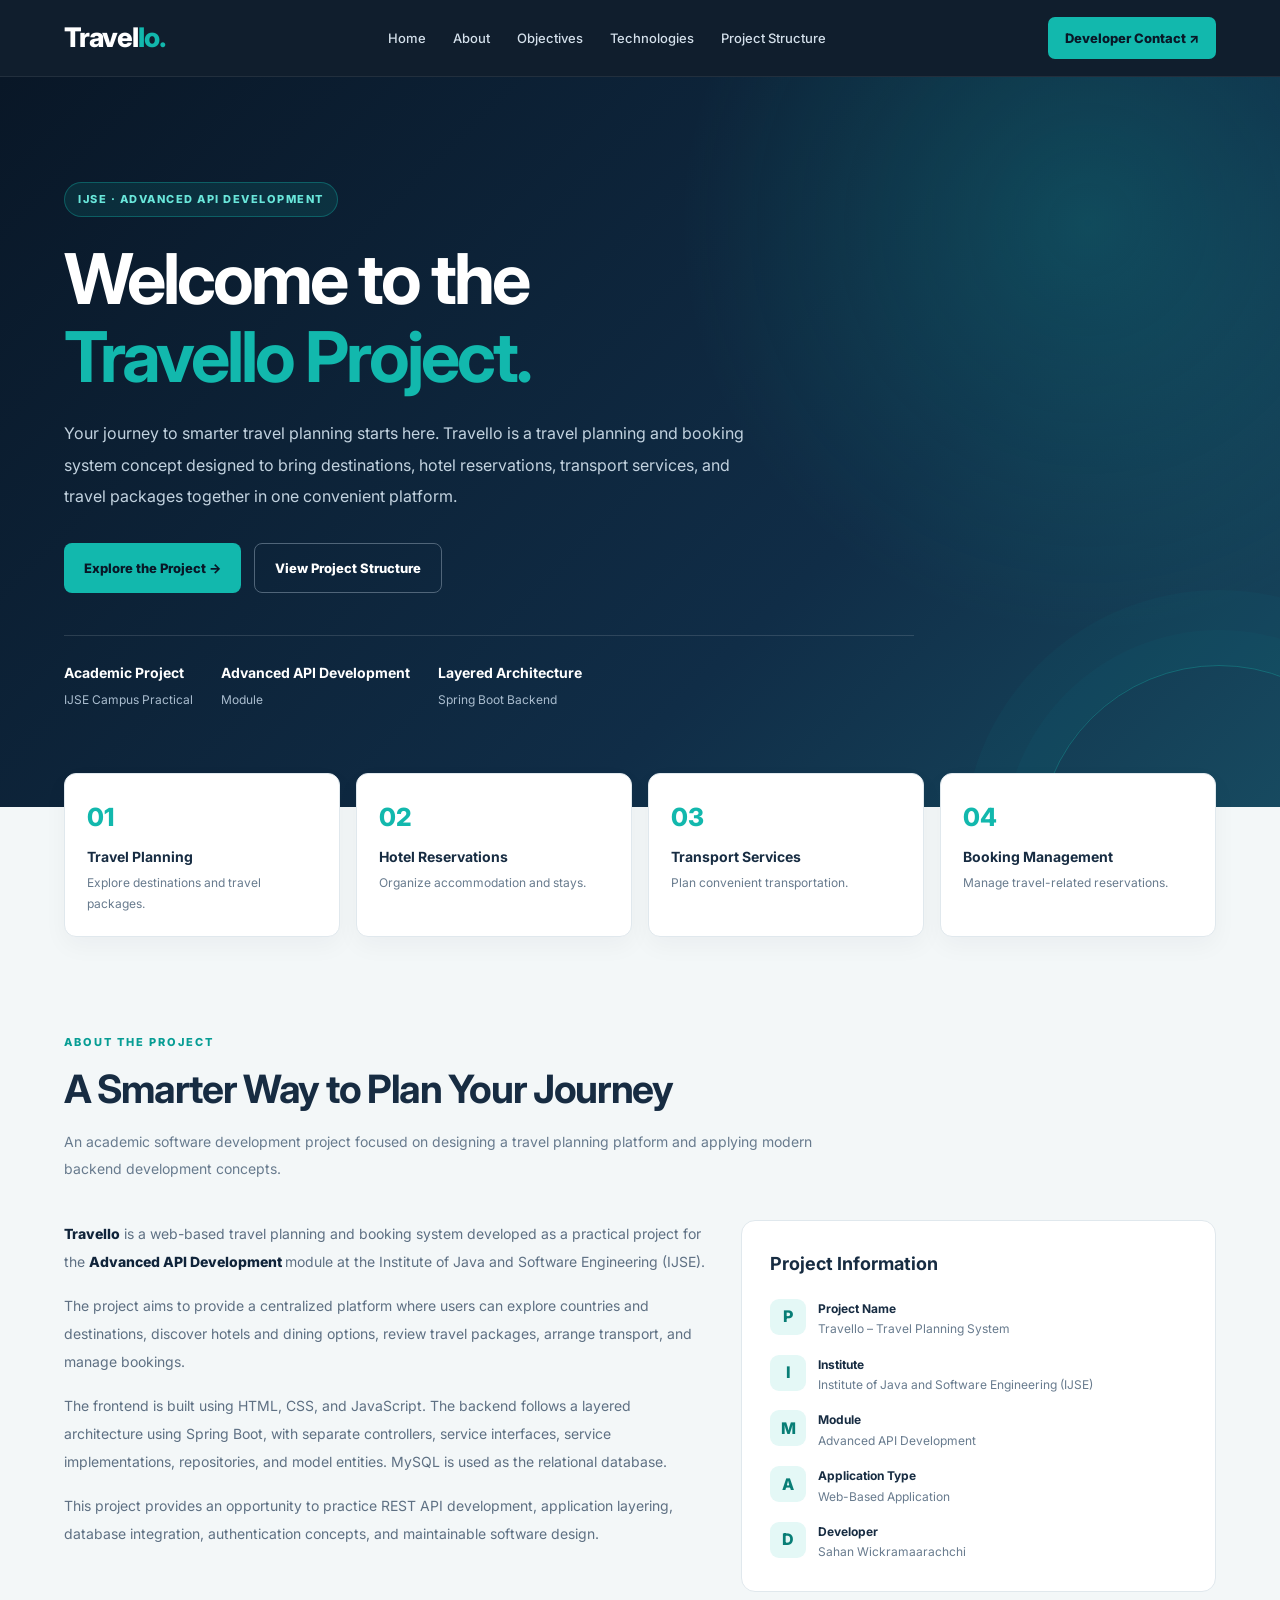
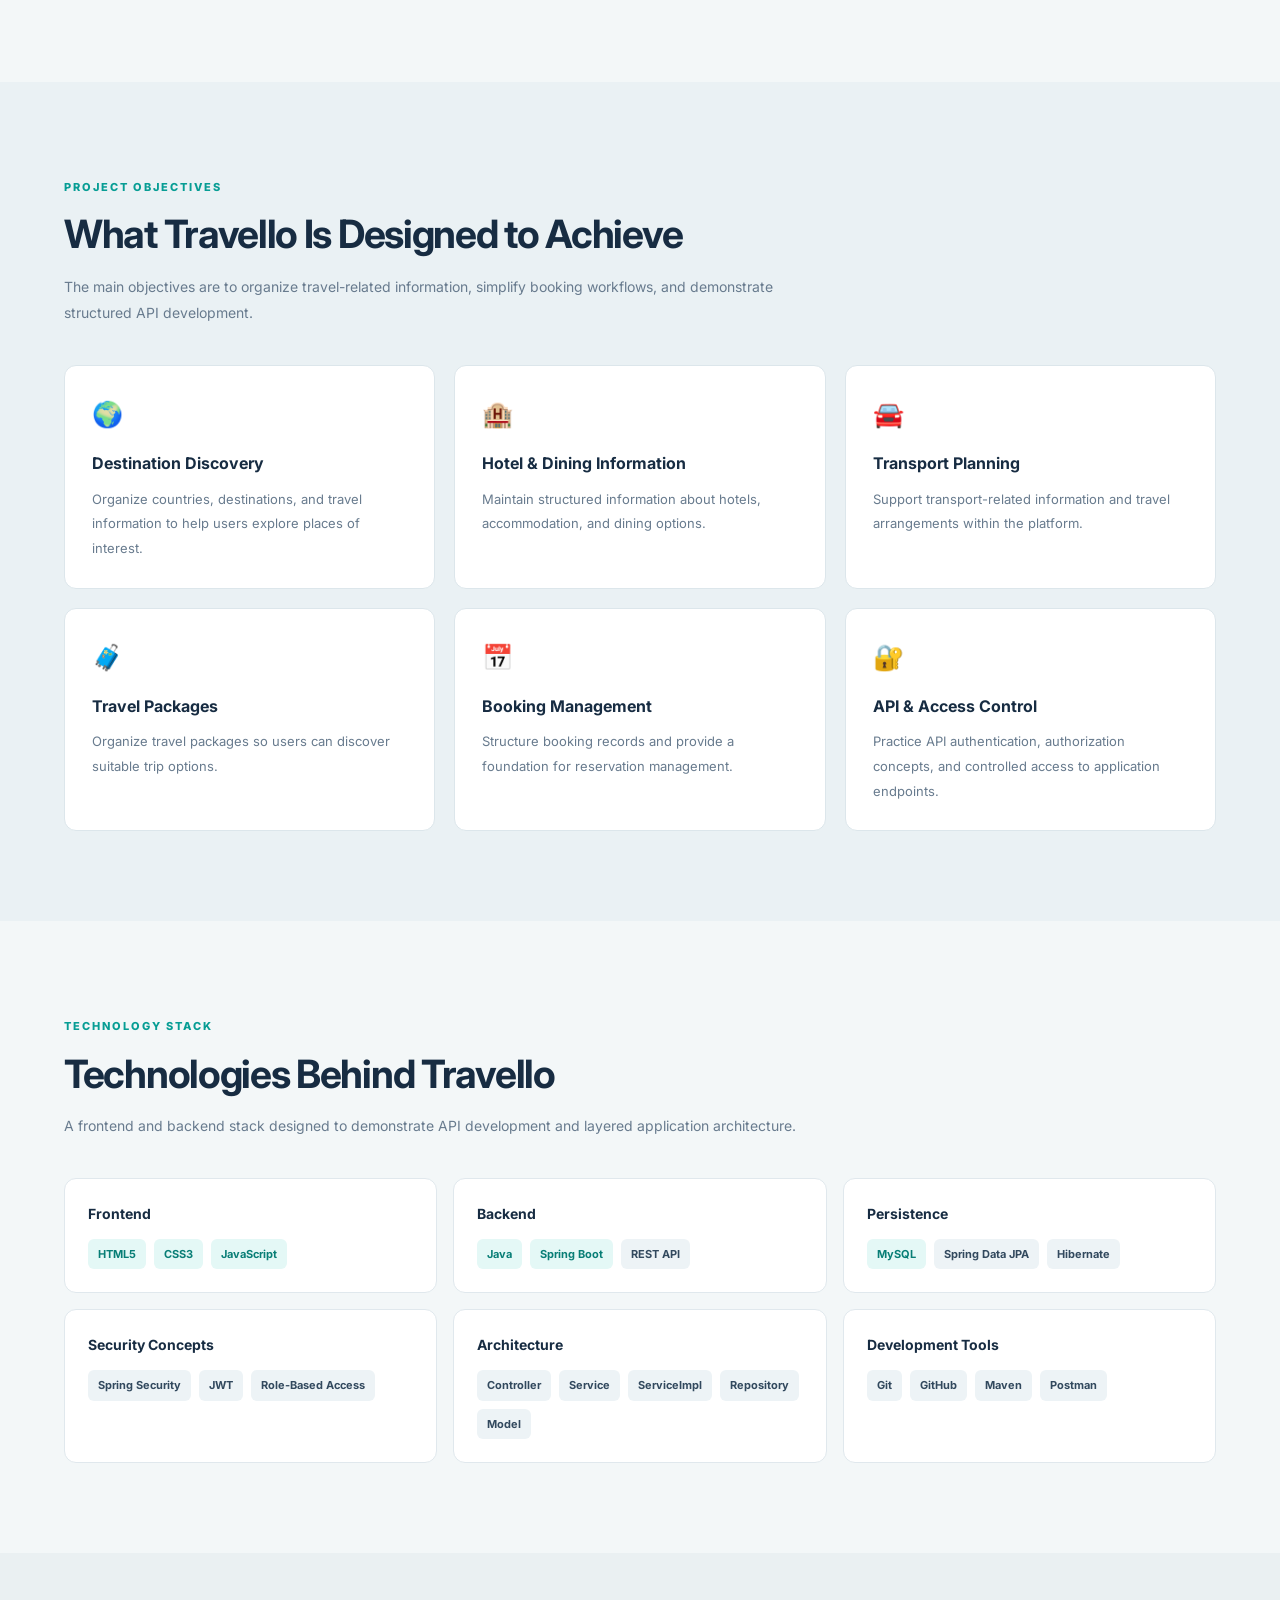
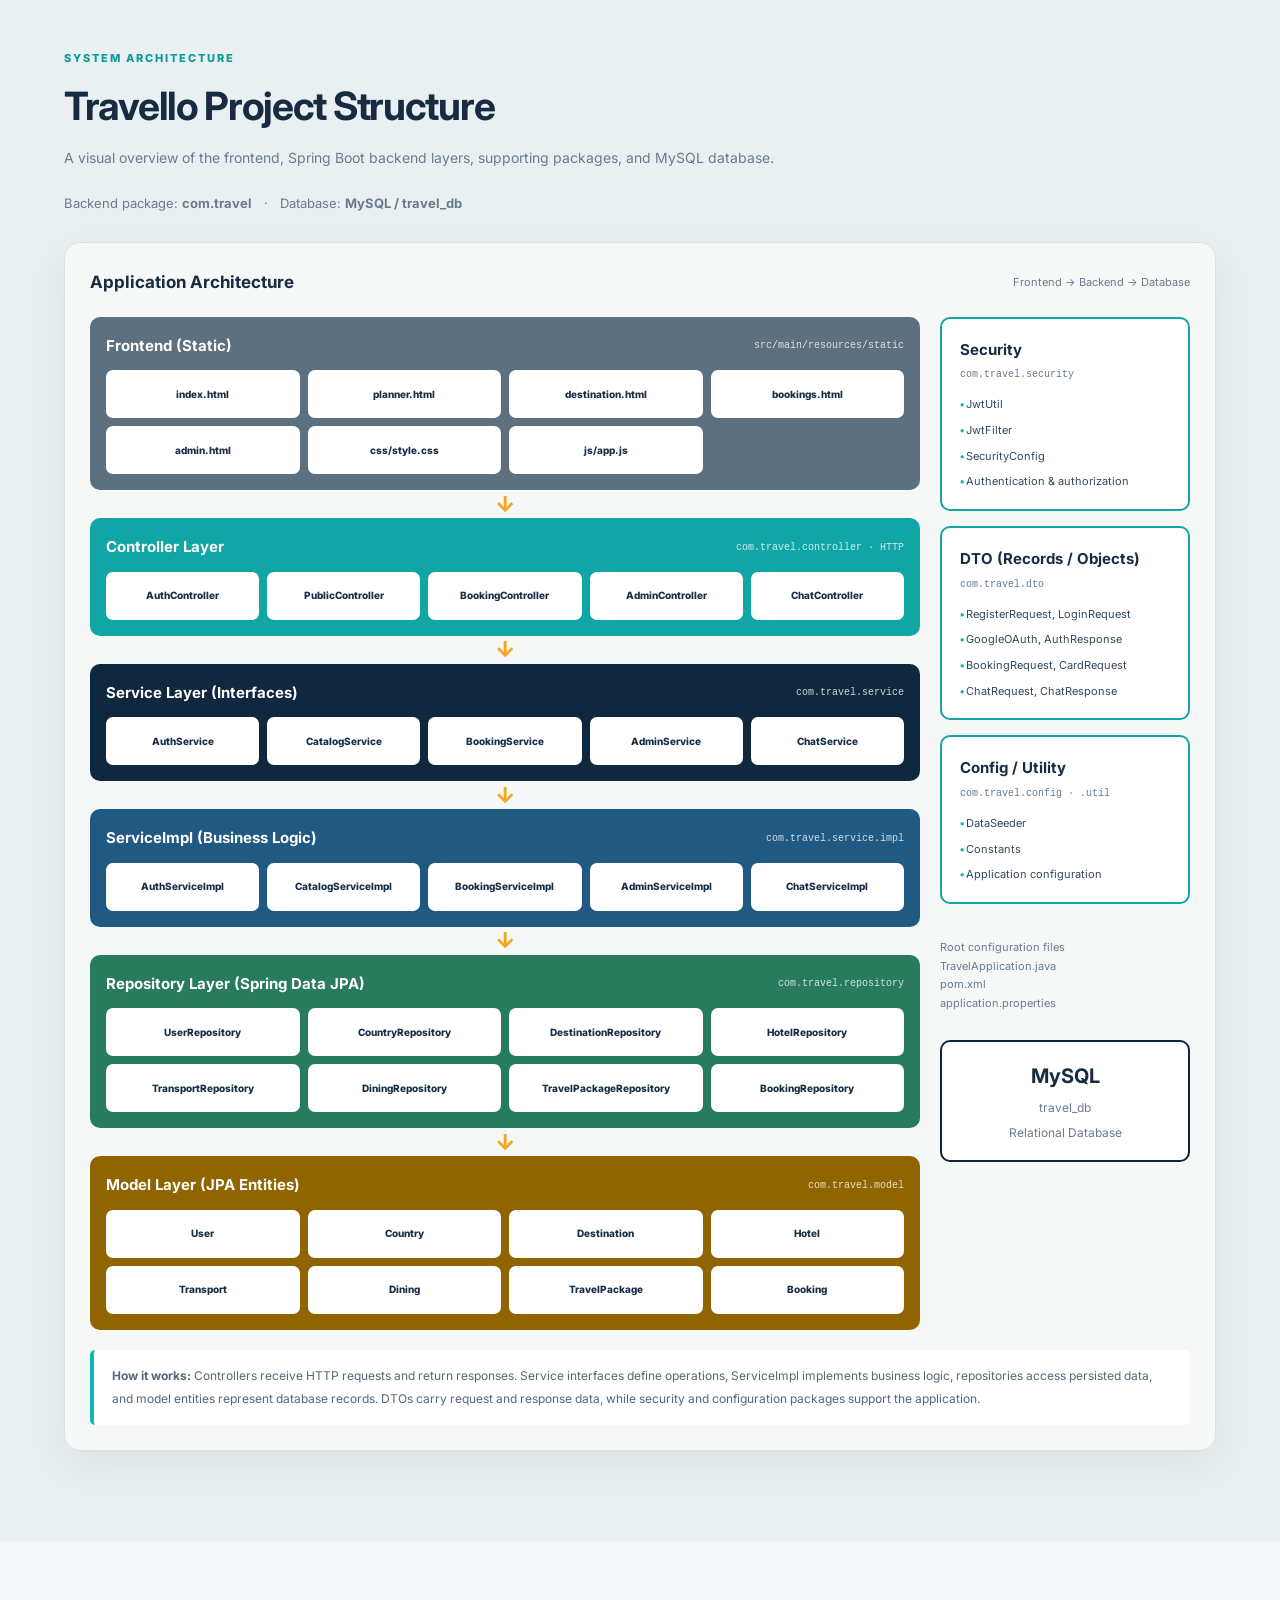
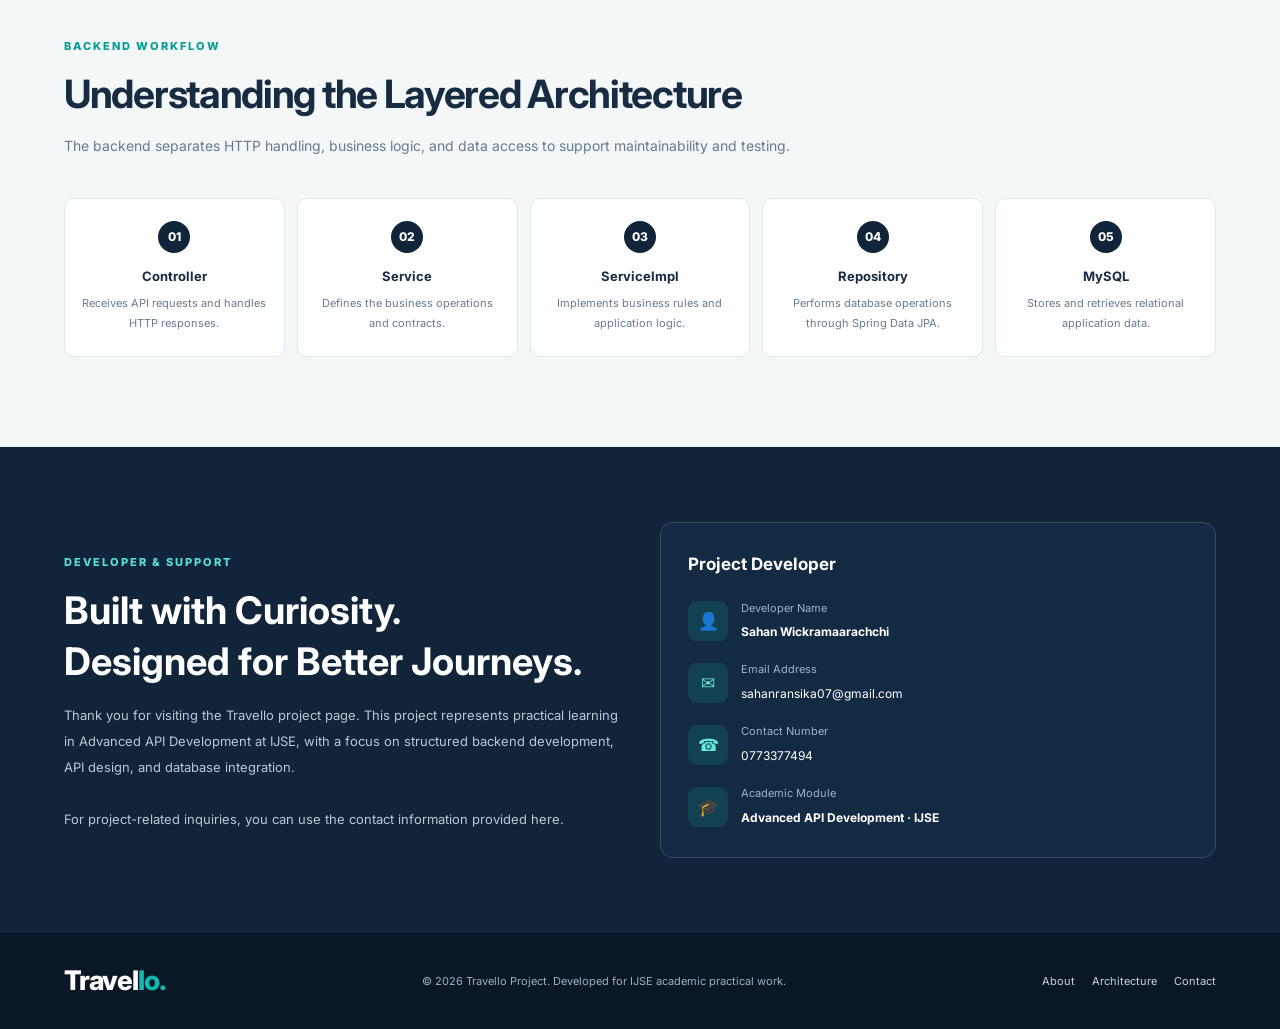
==== Frontend/index.html @ 005f92ac "Add Travello project introduction page" ====
<!DOCTYPE html>
<html lang="en">
<head>
    <meta charset="UTF-8">
    <meta name="viewport" content="width=device-width, initial-scale=1.0">

    <meta name="description"
          content="Travello - Travel, Hotel and Transport Booking System. Advanced API Development practical project at IJSE.">

    <title>Travello | Project Introduction</title>

    <link rel="preconnect" href="https://fonts.googleapis.com">
    <link rel="preconnect" href="https://fonts.gstatic.com" crossorigin>
    <link href="https://fonts.googleapis.com/css2?family=Inter:wght@400;500;600;700;800&display=swap"
          rel="stylesheet">

    <style>
        :root {
            --navy: #10243a;
            --navy-dark: #091727;
            --navy-light: #193c58;
            --teal: #12b8ad;
            --teal-light: #e4f8f6;
            --background: #f3f7f8;
            --white: #ffffff;
            --text: #172c42;
            --muted: #687b8e;
            --border: #e0e8ed;
            --orange: #f5a623;
            --green: #267c5e;
            --blue: #205982;
            --gold: #936700;
        }

        * {
            margin: 0;
            padding: 0;
            box-sizing: border-box;
        }

        html {
            scroll-behavior: smooth;
            scroll-padding-top: 90px;
        }

        body {
            font-family: "Inter", sans-serif;
            background: var(--background);
            color: var(--text);
            line-height: 1.7;
        }

        a {
            color: inherit;
            text-decoration: none;
        }

        button {
            font: inherit;
        }

        .container {
            width: min(1200px, 90%);
            margin: auto;
        }

        /* Navigation */

        .navbar {
            position: sticky;
            top: 0;
            z-index: 100;
            background: rgba(9, 23, 39, 0.97);
            color: white;
            border-bottom: 1px solid rgba(255,255,255,0.08);
            backdrop-filter: blur(12px);
        }

        .nav-inner {
            min-height: 76px;
            display: flex;
            align-items: center;
            justify-content: space-between;
            gap: 25px;
        }

        .logo {
            font-size: 27px;
            font-weight: 800;
            letter-spacing: -1px;
        }

        .logo span {
            color: var(--teal);
        }

        .nav-links {
            display: flex;
            align-items: center;
            gap: 27px;
        }

        .nav-links a {
            color: #d4e0eb;
            font-size: 13px;
            font-weight: 500;
            transition: 0.25s;
        }

        .nav-links a:hover {
            color: var(--teal);
        }

        .nav-contact {
            background: var(--teal);
            color: var(--navy-dark);
            padding: 10px 17px;
            border-radius: 7px;
            font-size: 13px;
            font-weight: 800;
        }

        /* Welcome hero */

        .hero {
            position: relative;
            overflow: hidden;
            padding: 105px 0 95px;
            color: white;
            background:
                radial-gradient(
                    circle at 85% 20%,
                    rgba(18,184,173,0.22),
                    transparent 33%
                ),
                linear-gradient(135deg, #091727 0%, #102d47 65%, #174a60 100%);
        }

        .hero::after {
            content: "";
            position: absolute;
            width: 360px;
            height: 360px;
            right: -120px;
            bottom: -220px;
            border: 1px solid rgba(18,184,173,0.35);
            border-radius: 50%;
            box-shadow:
                0 0 0 35px rgba(18,184,173,0.04),
                0 0 0 75px rgba(18,184,173,0.04);
        }

        .hero-content {
            position: relative;
            z-index: 1;
            max-width: 850px;
        }

        .eyebrow {
            display: inline-block;
            padding: 7px 13px;
            margin-bottom: 23px;
            color: #69e6da;
            background: rgba(18,184,173,0.12);
            border: 1px solid rgba(18,184,173,0.35);
            border-radius: 30px;
            font-size: 11px;
            font-weight: 800;
            text-transform: uppercase;
            letter-spacing: 1.5px;
        }

        .hero h1 {
            font-size: clamp(39px, 6vw, 70px);
            line-height: 1.12;
            letter-spacing: -3px;
            margin-bottom: 22px;
        }

        .hero h1 span {
            color: var(--teal);
        }

        .hero-description {
            max-width: 690px;
            color: #c2d2df;
            font-size: 16px;
            line-height: 1.95;
        }

        .hero-buttons {
            display: flex;
            flex-wrap: wrap;
            gap: 13px;
            margin-top: 31px;
        }

        .button {
            display: inline-flex;
            align-items: center;
            justify-content: center;
            gap: 8px;
            padding: 13px 20px;
            border-radius: 8px;
            font-size: 13px;
            font-weight: 800;
            transition: 0.25s;
        }

        .button-primary {
            color: var(--navy-dark);
            background: var(--teal);
        }

        .button-primary:hover {
            background: #51ded2;
            transform: translateY(-2px);
        }

        .button-outline {
            color: white;
            border: 1px solid #506579;
        }

        .button-outline:hover {
            border-color: var(--teal);
        }

        .hero-meta {
            display: flex;
            flex-wrap: wrap;
            gap: 28px;
            margin-top: 42px;
            padding-top: 25px;
            border-top: 1px solid rgba(255,255,255,0.13);
        }

        .meta-item strong {
            display: block;
            font-size: 14px;
            color: white;
        }

        .meta-item span {
            color: #aabdcf;
            font-size: 12px;
        }

        /* Quick information cards */

        .overview {
            position: relative;
            z-index: 2;
            margin-top: -34px;
        }

        .overview-grid {
            display: grid;
            grid-template-columns: repeat(4, 1fr);
            gap: 16px;
        }

        .overview-card {
            background: white;
            border: 1px solid var(--border);
            border-radius: 12px;
            padding: 22px;
            box-shadow: 0 9px 25px rgba(16,36,58,0.04);
        }

        .overview-card .number {
            color: var(--teal);
            font-size: 25px;
            font-weight: 800;
        }

        .overview-card h3 {
            margin-top: 6px;
            font-size: 14px;
        }

        .overview-card p {
            margin-top: 5px;
            font-size: 12px;
            color: var(--muted);
        }

        /* General sections */

        .section {
            padding: 90px 0;
        }

        .section-heading {
            max-width: 760px;
            margin-bottom: 38px;
        }

        .section-label {
            color: #079d94;
            text-transform: uppercase;
            letter-spacing: 2px;
            font-size: 11px;
            font-weight: 800;
        }

        .section-heading h2 {
            font-size: clamp(28px, 4vw, 39px);
            line-height: 1.3;
            letter-spacing: -1.3px;
            margin: 10px 0 14px;
        }

        .section-heading p {
            color: var(--muted);
            font-size: 14px;
            line-height: 1.9;
        }

        /* About */

        .about-grid {
            display: grid;
            grid-template-columns: 1.15fr 0.85fr;
            gap: 35px;
            align-items: start;
        }

        .about-text p {
            color: #5e7083;
            font-size: 14px;
            line-height: 2;
            margin-bottom: 16px;
        }

        .highlight {
            color: var(--navy);
            font-weight: 800;
        }

        .info-panel {
            padding: 28px;
            background: white;
            border: 1px solid var(--border);
            border-radius: 14px;
        }

        .info-panel h3 {
            font-size: 18px;
            margin-bottom: 19px;
        }

        .info-list {
            display: grid;
            gap: 15px;
        }

        .info-row {
            display: flex;
            align-items: flex-start;
            gap: 12px;
        }

        .info-icon {
            display: grid;
            place-items: center;
            flex-shrink: 0;
            width: 36px;
            height: 36px;
            border-radius: 9px;
            background: var(--teal-light);
            color: #087e76;
            font-weight: 800;
        }

        .info-row strong {
            display: block;
            font-size: 12px;
        }

        .info-row span {
            display: block;
            color: var(--muted);
            font-size: 12px;
            overflow-wrap: anywhere;
        }

        /* Objectives */

        .objectives {
            background: #eaf1f4;
        }

        .objective-grid {
            display: grid;
            grid-template-columns: repeat(3, 1fr);
            gap: 19px;
        }

        .objective-card {
            padding: 27px;
            background: white;
            border: 1px solid #dce6eb;
            border-radius: 12px;
            transition: 0.25s;
        }

        .objective-card:hover {
            transform: translateY(-5px);
            border-color: var(--teal);
            box-shadow: 0 10px 25px rgba(16,36,58,0.06);
        }

        .objective-icon {
            font-size: 25px;
            margin-bottom: 15px;
        }

        .objective-card h3 {
            font-size: 16px;
            margin-bottom: 9px;
        }

        .objective-card p {
            color: var(--muted);
            font-size: 13px;
            line-height: 1.9;
        }

        /* Technology stack */

        .tech-grid {
            display: grid;
            grid-template-columns: repeat(3, 1fr);
            gap: 16px;
        }

        .tech-card {
            padding: 23px;
            border: 1px solid var(--border);
            border-radius: 12px;
            background: white;
        }

        .tech-card h3 {
            font-size: 14px;
            margin-bottom: 13px;
        }

        .tech-tags {
            display: flex;
            flex-wrap: wrap;
            gap: 8px;
        }

        .tech-tag {
            padding: 6px 10px;
            border-radius: 6px;
            background: #edf3f6;
            color: #32495e;
            font-size: 11px;
            font-weight: 700;
        }

        .tech-tag.highlight-tag {
            background: var(--teal-light);
            color: #087e76;
        }

        /* Architecture section */

        .architecture {
            background: #eaf0f2;
        }

        .architecture-intro {
            margin-top: -18px;
            margin-bottom: 28px;
            color: var(--muted);
            font-size: 13px;
        }

        .architecture-board {
            padding: 25px;
            background: #f6f8f8;
            border: 1px solid #d8e2e6;
            border-radius: 16px;
            box-shadow: 0 14px 40px rgba(16,36,58,0.06);
        }

        .architecture-title {
            display: flex;
            justify-content: space-between;
            align-items: center;
            gap: 15px;
            margin-bottom: 20px;
        }

        .architecture-title h3 {
            font-size: 17px;
        }

        .architecture-title span {
            font-size: 11px;
            color: var(--muted);
        }

        .architecture-layout {
            display: grid;
            grid-template-columns: minmax(0, 1fr) 250px;
            gap: 20px;
            align-items: start;
        }

        .layers {
            min-width: 0;
        }

        .layer {
            padding: 16px;
            border-radius: 10px;
            color: white;
        }

        .layer-heading {
            display: flex;
            align-items: center;
            justify-content: space-between;
            gap: 10px;
            flex-wrap: wrap;
            margin-bottom: 12px;
        }

        .layer-heading h4 {
            font-size: 15px;
        }

        .layer-heading span {
            color: rgba(255,255,255,0.8);
            font-size: 10px;
            font-family: monospace;
        }

        .layer-frontend { background: #5c7080; }
        .layer-controller { background: #11a5a5; }
        .layer-service { background: #10283d; }
        .layer-impl { background: #205982; }
        .layer-repository { background: #287b5d; }
        .layer-model { background: #906400; }

        .layer-items {
            display: grid;
            gap: 8px;
            grid-template-columns: repeat(5, minmax(0, 1fr));
        }

        .layer-frontend .layer-items {
            grid-template-columns: repeat(4, minmax(0, 1fr));
        }

        .layer-repository .layer-items,
        .layer-model .layer-items {
            grid-template-columns: repeat(4, minmax(0, 1fr));
        }

        .layer-item {
            min-width: 0;
            min-height: 48px;
            padding: 10px 6px;
            display: flex;
            align-items: center;
            justify-content: center;
            text-align: center;
            overflow-wrap: anywhere;
            background: white;
            color: #183047;
            border-radius: 7px;
            font-size: 10px;
            font-weight: 800;
        }

        .layer-frontend .layer-item {
            font-size: 10px;
        }

        .layer-arrow {
            height: 28px;
            display: flex;
            align-items: center;
            justify-content: center;
            color: var(--orange);
            font-size: 22px;
            font-weight: 800;
        }

        .architecture-side {
            display: grid;
            gap: 15px;
        }

        .side-card {
            padding: 18px;
            border: 2px solid #11a5a5;
            border-radius: 10px;
            background: white;
        }

        .side-card h4 {
            font-size: 15px;
            margin-bottom: 4px;
        }

        .package {
            font-family: monospace;
            font-size: 10px;
            color: #657b8f;
            margin-bottom: 12px;
            overflow-wrap: anywhere;
        }

        .side-card ul {
            list-style: none;
            display: grid;
            gap: 7px;
        }

        .side-card li {
            font-size: 11px;
            color: #33495f;
            overflow-wrap: anywhere;
        }

        .side-card li::before {
            content: "• ";
            color: var(--teal);
            font-weight: 900;
        }

        .root-info {
            margin-top: 19px;
            color: var(--muted);
            font-size: 11px;
        }

        .database {
            padding: 17px;
            margin-top: 12px;
            text-align: center;
            background: white;
            border: 2px solid var(--navy);
            border-radius: 10px;
        }

        .database h4 {
            font-size: 20px;
        }

        .database p {
            color: var(--muted);
            font-size: 12px;
            margin-top: 5px;
        }

        .architecture-note {
            margin-top: 20px;
            padding: 15px 18px;
            border-left: 4px solid var(--teal);
            border-radius: 5px;
            background: white;
            color: #53687b;
            font-size: 12px;
            line-height: 1.9;
        }

        /* API workflow */

        .workflow {
            display: grid;
            grid-template-columns: repeat(5, minmax(0, 1fr));
            gap: 12px;
        }

        .workflow-step {
            position: relative;
            padding: 22px 13px;
            text-align: center;
            border: 1px solid var(--border);
            border-radius: 10px;
            background: white;
        }

        .workflow-step .step-number {
            display: grid;
            place-items: center;
            width: 32px;
            height: 32px;
            margin: 0 auto 12px;
            border-radius: 50%;
            background: var(--navy);
            color: white;
            font-size: 12px;
            font-weight: 800;
        }

        .workflow-step h3 {
            font-size: 13px;
            margin-bottom: 7px;
        }

        .workflow-step p {
            color: var(--muted);
            font-size: 11px;
            line-height: 1.8;
        }

        /* Developer support */

        .support {
            padding: 75px 0;
            background: var(--navy);
            color: white;
        }

        .support-grid {
            display: grid;
            grid-template-columns: 1fr 1fr;
            gap: 40px;
            align-items: center;
        }

        .support .section-label {
            color: #58ded2;
        }

        .support h2 {
            font-size: clamp(27px, 4vw, 38px);
            line-height: 1.35;
            margin: 10px 0 15px;
        }

        .support-description {
            color: #b8c9d8;
            font-size: 13px;
            line-height: 2;
        }

        .contact-panel {
            padding: 27px;
            border: 1px solid #344b61;
            border-radius: 13px;
            background: #132b42;
        }

        .contact-panel h3 {
            margin-bottom: 20px;
            font-size: 17px;
        }

        .contact-item {
            display: flex;
            align-items: center;
            gap: 13px;
            margin-top: 16px;
        }

        .contact-item .contact-icon {
            display: grid;
            place-items: center;
            flex-shrink: 0;
            width: 40px;
            height: 40px;
            border-radius: 9px;
            background: rgba(18,184,173,0.15);
            color: #64e6da;
            font-size: 17px;
        }

        .contact-item small {
            display: block;
            color: #9eb3c6;
            font-size: 11px;
        }

        .contact-item a,
        .contact-item strong {
            color: white;
            font-size: 12px;
            overflow-wrap: anywhere;
        }

        .contact-item a:hover {
            color: var(--teal);
        }

        /* Footer */

        footer {
            padding: 25px 0;
            background: var(--navy-dark);
            color: white;
        }

        .footer-inner {
            display: flex;
            align-items: center;
            justify-content: space-between;
            flex-wrap: wrap;
            gap: 15px;
        }

        .footer-inner p {
            color: #9eb0c2;
            font-size: 11px;
        }

        .footer-links {
            display: flex;
            gap: 17px;
            flex-wrap: wrap;
        }

        .footer-links a {
            color: #c6d3df;
            font-size: 11px;
        }

        .footer-links a:hover {
            color: var(--teal);
        }

        /* Responsive */

        @media (max-width: 1000px) {
            .nav-links {
                gap: 15px;
            }

            .nav-links a {
                font-size: 11px;
            }

            .overview-grid {
                grid-template-columns: repeat(2, 1fr);
            }

            .architecture-layout {
                grid-template-columns: 1fr;
            }

            .architecture-side {
                grid-template-columns: repeat(2, minmax(0, 1fr));
            }

            .root-info,
            .database {
                grid-column: 1 / -1;
            }

            .tech-grid {
                grid-template-columns: repeat(2, 1fr);
            }
        }

        @media (max-width: 700px) {
            .container {
                width: 92%;
            }

            .nav-inner {
                min-height: 70px;
                flex-wrap: wrap;
                padding: 15px 0;
            }

            .logo {
                font-size: 24px;
            }

            .nav-contact {
                padding: 8px 11px;
                font-size: 11px;
            }

            .nav-links {
                order: 3;
                width: 100%;
                overflow-x: auto;
                padding-bottom: 4px;
                gap: 22px;
            }

            .nav-links a {
                white-space: nowrap;
                font-size: 12px;
            }

            .hero {
                padding: 75px 0 70px;
            }

            .hero h1 {
                letter-spacing: -1.5px;
            }

            .hero-description {
                font-size: 14px;
            }

            .hero-meta {
                gap: 20px;
            }

            .overview-grid {
                gap: 10px;
            }

            .overview-card {
                padding: 16px;
            }

            .overview-card .number {
                font-size: 22px;
            }

            .section {
                padding: 65px 0;
            }

            .about-grid,
            .objective-grid,
            .tech-grid,
            .support-grid {
                grid-template-columns: 1fr;
            }

            .architecture-board {
                padding: 12px;
            }

            .architecture-title {
                align-items: flex-start;
                flex-direction: column;
            }

            .layer {
                padding: 12px;
            }

            .layer-heading h4 {
                font-size: 13px;
            }

            .layer-heading span {
                font-size: 9px;
            }

            .layer-items,
            .layer-frontend .layer-items,
            .layer-repository .layer-items,
            .layer-model .layer-items {
                grid-template-columns: repeat(2, minmax(0, 1fr));
            }

            .layer-item {
                min-height: 42px;
                font-size: 10px;
            }

            .architecture-side {
                grid-template-columns: 1fr;
            }

            .root-info,
            .database {
                grid-column: auto;
            }

            .workflow {
                grid-template-columns: repeat(2, minmax(0, 1fr));
            }

            .workflow-step:last-child {
                grid-column: 1 / -1;
            }

            .support {
                padding: 60px 0;
            }

            .footer-inner {
                align-items: flex-start;
                flex-direction: column;
            }
        }

        @media (max-width: 360px) {
            .overview-grid,
            .workflow {
                grid-template-columns: 1fr;
            }

            .workflow-step:last-child {
                grid-column: auto;
            }

            .hero-buttons .button {
                width: 100%;
            }
        }
    </style>
</head>

<body>

    <!-- Navigation -->
    <header class="navbar">
        <div class="container nav-inner">

            <a href="#home" class="logo">
                Travel<span>lo.</span>
            </a>

            <nav class="nav-links" aria-label="Main navigation">
                <a href="#home">Home</a>
                <a href="#about">About</a>
                <a href="#objectives">Objectives</a>
                <a href="#technologies">Technologies</a>
                <a href="#architecture">Project Structure</a>
            </nav>

            <a href="#support" class="nav-contact">Developer Contact ↗</a>

        </div>
    </header>

    <main>

        <!-- Welcome Section -->
        <section class="hero" id="home">
            <div class="container">
                <div class="hero-content">

                    <span class="eyebrow">
                        IJSE · Advanced API Development
                    </span>

                    <h1>
                        Welcome to the<br>
                        <span>Travello Project.</span>
                    </h1>

                    <p class="hero-description">
                        Your journey to smarter travel planning starts here.
                        Travello is a travel planning and booking system concept
                        designed to bring destinations, hotel reservations,
                        transport services, and travel packages together in
                        one convenient platform.
                    </p>

                    <div class="hero-buttons">
                        <a href="#about" class="button button-primary">
                            Explore the Project →
                        </a>

                        <a href="#architecture" class="button button-outline">
                            View Project Structure
                        </a>
                    </div>

                    <div class="hero-meta">
                        <div class="meta-item">
                            <strong>Academic Project</strong>
                            <span>IJSE Campus Practical</span>
                        </div>

                        <div class="meta-item">
                            <strong>Advanced API Development</strong>
                            <span>Module</span>
                        </div>

                        <div class="meta-item">
                            <strong>Layered Architecture</strong>
                            <span>Spring Boot Backend</span>
                        </div>
                    </div>

                </div>
            </div>
        </section>

        <!-- Project Overview Cards -->
        <section class="overview">
            <div class="container overview-grid">

                <article class="overview-card">
                    <div class="number">01</div>
                    <h3>Travel Planning</h3>
                    <p>Explore destinations and travel packages.</p>
                </article>

                <article class="overview-card">
                    <div class="number">02</div>
                    <h3>Hotel Reservations</h3>
                    <p>Organize accommodation and stays.</p>
                </article>

                <article class="overview-card">
                    <div class="number">03</div>
                    <h3>Transport Services</h3>
                    <p>Plan convenient transportation.</p>
                </article>

                <article class="overview-card">
                    <div class="number">04</div>
                    <h3>Booking Management</h3>
                    <p>Manage travel-related reservations.</p>
                </article>

            </div>
        </section>

        <!-- About Project -->
        <section class="section" id="about">
            <div class="container">

                <div class="section-heading">
                    <span class="section-label">About the Project</span>
                    <h2>A Smarter Way to Plan Your Journey</h2>
                    <p>
                        An academic software development project focused on
                        designing a travel planning platform and applying
                        modern backend development concepts.
                    </p>
                </div>

                <div class="about-grid">

                    <div class="about-text">
                        <p>
                            <span class="highlight">Travello</span> is a web-based
                            travel planning and booking system developed as a
                            practical project for the
                            <span class="highlight">
                                Advanced API Development
                            </span>
                            module at the Institute of Java and Software
                            Engineering (IJSE).
                        </p>

                        <p>
                            The project aims to provide a centralized platform
                            where users can explore countries and destinations,
                            discover hotels and dining options, review travel
                            packages, arrange transport, and manage bookings.
                        </p>

                        <p>
                            The frontend is built using HTML, CSS, and JavaScript.
                            The backend follows a layered architecture using
                            Spring Boot, with separate controllers, service
                            interfaces, service implementations, repositories,
                            and model entities. MySQL is used as the relational
                            database.
                        </p>

                        <p>
                            This project provides an opportunity to practice
                            REST API development, application layering,
                            database integration, authentication concepts,
                            and maintainable software design.
                        </p>
                    </div>

                    <aside class="info-panel">
                        <h3>Project Information</h3>

                        <div class="info-list">

                            <div class="info-row">
                                <div class="info-icon">P</div>
                                <div>
                                    <strong>Project Name</strong>
                                    <span>Travello – Travel Planning System</span>
                                </div>
                            </div>

                            <div class="info-row">
                                <div class="info-icon">I</div>
                                <div>
                                    <strong>Institute</strong>
                                    <span>
                                        Institute of Java and Software Engineering
                                        (IJSE)
                                    </span>
                                </div>
                            </div>

                            <div class="info-row">
                                <div class="info-icon">M</div>
                                <div>
                                    <strong>Module</strong>
                                    <span>Advanced API Development</span>
                                </div>
                            </div>

                            <div class="info-row">
                                <div class="info-icon">A</div>
                                <div>
                                    <strong>Application Type</strong>
                                    <span>Web-Based Application</span>
                                </div>
                            </div>

                            <div class="info-row">
                                <div class="info-icon">D</div>
                                <div>
                                    <strong>Developer</strong>
                                    <span>Sahan Wickramaarachchi</span>
                                </div>
                            </div>

                        </div>
                    </aside>

                </div>
            </div>
        </section>

        <!-- Objectives -->
        <section class="section objectives" id="objectives">
            <div class="container">

                <div class="section-heading">
                    <span class="section-label">Project Objectives</span>
                    <h2>What Travello Is Designed to Achieve</h2>
                    <p>
                        The main objectives are to organize travel-related
                        information, simplify booking workflows, and demonstrate
                        structured API development.
                    </p>
                </div>

                <div class="objective-grid">

                    <article class="objective-card">
                        <div class="objective-icon">🌍</div>
                        <h3>Destination Discovery</h3>
                        <p>
                            Organize countries, destinations, and travel
                            information to help users explore places of interest.
                        </p>
                    </article>

                    <article class="objective-card">
                        <div class="objective-icon">🏨</div>
                        <h3>Hotel & Dining Information</h3>
                        <p>
                            Maintain structured information about hotels,
                            accommodation, and dining options.
                        </p>
                    </article>

                    <article class="objective-card">
                        <div class="objective-icon">🚘</div>
                        <h3>Transport Planning</h3>
                        <p>
                            Support transport-related information and
                            travel arrangements within the platform.
                        </p>
                    </article>

                    <article class="objective-card">
                        <div class="objective-icon">🧳</div>
                        <h3>Travel Packages</h3>
                        <p>
                            Organize travel packages so users can discover
                            suitable trip options.
                        </p>
                    </article>

                    <article class="objective-card">
                        <div class="objective-icon">📅</div>
                        <h3>Booking Management</h3>
                        <p>
                            Structure booking records and provide a foundation
                            for reservation management.
                        </p>
                    </article>

                    <article class="objective-card">
                        <div class="objective-icon">🔐</div>
                        <h3>API & Access Control</h3>
                        <p>
                            Practice API authentication, authorization concepts,
                            and controlled access to application endpoints.
                        </p>
                    </article>

                </div>
            </div>
        </section>

        <!-- Technologies -->
        <section class="section" id="technologies">
            <div class="container">

                <div class="section-heading">
                    <span class="section-label">Technology Stack</span>
                    <h2>Technologies Behind Travello</h2>
                    <p>
                        A frontend and backend stack designed to demonstrate
                        API development and layered application architecture.
                    </p>
                </div>

                <div class="tech-grid">

                    <article class="tech-card">
                        <h3>Frontend</h3>
                        <div class="tech-tags">
                            <span class="tech-tag highlight-tag">HTML5</span>
                            <span class="tech-tag highlight-tag">CSS3</span>
                            <span class="tech-tag highlight-tag">JavaScript</span>
                        </div>
                    </article>

                    <article class="tech-card">
                        <h3>Backend</h3>
                        <div class="tech-tags">
                            <span class="tech-tag highlight-tag">Java</span>
                            <span class="tech-tag highlight-tag">Spring Boot</span>
                            <span class="tech-tag">REST API</span>
                        </div>
                    </article>

                    <article class="tech-card">
                        <h3>Persistence</h3>
                        <div class="tech-tags">
                            <span class="tech-tag highlight-tag">MySQL</span>
                            <span class="tech-tag">Spring Data JPA</span>
                            <span class="tech-tag">Hibernate</span>
                        </div>
                    </article>

                    <article class="tech-card">
                        <h3>Security Concepts</h3>
                        <div class="tech-tags">
                            <span class="tech-tag">Spring Security</span>
                            <span class="tech-tag">JWT</span>
                            <span class="tech-tag">Role-Based Access</span>
                        </div>
                    </article>

                    <article class="tech-card">
                        <h3>Architecture</h3>
                        <div class="tech-tags">
                            <span class="tech-tag">Controller</span>
                            <span class="tech-tag">Service</span>
                            <span class="tech-tag">ServiceImpl</span>
                            <span class="tech-tag">Repository</span>
                            <span class="tech-tag">Model</span>
                        </div>
                    </article>

                    <article class="tech-card">
                        <h3>Development Tools</h3>
                        <div class="tech-tags">
                            <span class="tech-tag">Git</span>
                            <span class="tech-tag">GitHub</span>
                            <span class="tech-tag">Maven</span>
                            <span class="tech-tag">Postman</span>
                        </div>
                    </article>

                </div>
            </div>
        </section>

        <!-- Project Structure -->
        <section class="section architecture" id="architecture">
            <div class="container">

                <div class="section-heading">
                    <span class="section-label">System Architecture</span>
                    <h2>Travello Project Structure</h2>
                    <p>
                        A visual overview of the frontend, Spring Boot backend
                        layers, supporting packages, and MySQL database.
                    </p>
                </div>

                <p class="architecture-intro">
                    Backend package: <strong>com.travel</strong>
                    &nbsp; · &nbsp;
                    Database: <strong>MySQL / travel_db</strong>
                </p>

                <div class="architecture-board">

                    <div class="architecture-title">
                        <h3>Application Architecture</h3>
                        <span>Frontend → Backend → Database</span>
                    </div>

                    <div class="architecture-layout">

                        <div class="layers">

                            <!-- Frontend -->
                            <div class="layer layer-frontend">
                                <div class="layer-heading">
                                    <h4>Frontend (Static)</h4>
                                    <span>src/main/resources/static</span>
                                </div>

                                <div class="layer-items">
                                    <div class="layer-item">index.html</div>
                                    <div class="layer-item">planner.html</div>
                                    <div class="layer-item">destination.html</div>
                                    <div class="layer-item">bookings.html</div>
                                    <div class="layer-item">admin.html</div>
                                    <div class="layer-item">css/style.css</div>
                                    <div class="layer-item">js/app.js</div>
                                </div>
                            </div>

                            <div class="layer-arrow">↓</div>

                            <!-- Controller -->
                            <div class="layer layer-controller">
                                <div class="layer-heading">
                                    <h4>Controller Layer</h4>
                                    <span>com.travel.controller · HTTP</span>
                                </div>

                                <div class="layer-items">
                                    <div class="layer-item">AuthController</div>
                                    <div class="layer-item">PublicController</div>
                                    <div class="layer-item">BookingController</div>
                                    <div class="layer-item">AdminController</div>
                                    <div class="layer-item">ChatController</div>
                                </div>
                            </div>

                            <div class="layer-arrow">↓</div>

                            <!-- Service -->
                            <div class="layer layer-service">
                                <div class="layer-heading">
                                    <h4>Service Layer (Interfaces)</h4>
                                    <span>com.travel.service</span>
                                </div>

                                <div class="layer-items">
                                    <div class="layer-item">AuthService</div>
                                    <div class="layer-item">CatalogService</div>
                                    <div class="layer-item">BookingService</div>
                                    <div class="layer-item">AdminService</div>
                                    <div class="layer-item">ChatService</div>
                                </div>
                            </div>

                            <div class="layer-arrow">↓</div>

                            <!-- Service Implementation -->
                            <div class="layer layer-impl">
                                <div class="layer-heading">
                                    <h4>ServiceImpl (Business Logic)</h4>
                                    <span>com.travel.service.impl</span>
                                </div>

                                <div class="layer-items">
                                    <div class="layer-item">AuthServiceImpl</div>
                                    <div class="layer-item">CatalogServiceImpl</div>
                                    <div class="layer-item">BookingServiceImpl</div>
                                    <div class="layer-item">AdminServiceImpl</div>
                                    <div class="layer-item">ChatServiceImpl</div>
                                </div>
                            </div>

                            <div class="layer-arrow">↓</div>

                            <!-- Repository -->
                            <div class="layer layer-repository">
                                <div class="layer-heading">
                                    <h4>Repository Layer (Spring Data JPA)</h4>
                                    <span>com.travel.repository</span>
                                </div>

                                <div class="layer-items">
                                    <div class="layer-item">UserRepository</div>
                                    <div class="layer-item">CountryRepository</div>
                                    <div class="layer-item">DestinationRepository</div>
                                    <div class="layer-item">HotelRepository</div>
                                    <div class="layer-item">TransportRepository</div>
                                    <div class="layer-item">DiningRepository</div>
                                    <div class="layer-item">TravelPackageRepository</div>
                                    <div class="layer-item">BookingRepository</div>
                                </div>
                            </div>

                            <div class="layer-arrow">↓</div>

                            <!-- Model -->
                            <div class="layer layer-model">
                                <div class="layer-heading">
                                    <h4>Model Layer (JPA Entities)</h4>
                                    <span>com.travel.model</span>
                                </div>

                                <div class="layer-items">
                                    <div class="layer-item">User</div>
                                    <div class="layer-item">Country</div>
                                    <div class="layer-item">Destination</div>
                                    <div class="layer-item">Hotel</div>
                                    <div class="layer-item">Transport</div>
                                    <div class="layer-item">Dining</div>
                                    <div class="layer-item">TravelPackage</div>
                                    <div class="layer-item">Booking</div>
                                </div>
                            </div>

                        </div>

                        <!-- Supporting packages -->
                        <aside class="architecture-side">

                            <div class="side-card">
                                <h4>Security</h4>
                                <p class="package">com.travel.security</p>

                                <ul>
                                    <li>JwtUtil</li>
                                    <li>JwtFilter</li>
                                    <li>SecurityConfig</li>
                                    <li>Authentication & authorization</li>
                                </ul>
                            </div>

                            <div class="side-card">
                                <h4>DTO (Records / Objects)</h4>
                                <p class="package">com.travel.dto</p>

                                <ul>
                                    <li>RegisterRequest, LoginRequest</li>
                                    <li>GoogleOAuth, AuthResponse</li>
                                    <li>BookingRequest, CardRequest</li>
                                    <li>ChatRequest, ChatResponse</li>
                                </ul>
                            </div>

                            <div class="side-card">
                                <h4>Config / Utility</h4>
                                <p class="package">com.travel.config · .util</p>

                                <ul>
                                    <li>DataSeeder</li>
                                    <li>Constants</li>
                                    <li>Application configuration</li>
                                </ul>
                            </div>

                            <div class="root-info">
                                Root configuration files
                                <br>
                                TravelApplication.java
                                <br>
                                pom.xml
                                <br>
                                application.properties
                            </div>

                            <div class="database">
                                <h4>MySQL</h4>
                                <p>travel_db</p>
                                <p>Relational Database</p>
                            </div>

                        </aside>

                    </div>

                    <div class="architecture-note">
                        <strong>How it works:</strong>
                        Controllers receive HTTP requests and return responses.
                        Service interfaces define operations, ServiceImpl
                        implements business logic, repositories access
                        persisted data, and model entities represent database
                        records. DTOs carry request and response data, while
                        security and configuration packages support the
                        application.
                    </div>

                </div>
            </div>
        </section>

        <!-- API Workflow -->
        <section class="section">
            <div class="container">

                <div class="section-heading">
                    <span class="section-label">Backend Workflow</span>
                    <h2>Understanding the Layered Architecture</h2>
                    <p>
                        The backend separates HTTP handling, business logic,
                        and data access to support maintainability and testing.
                    </p>
                </div>

                <div class="workflow">

                    <article class="workflow-step">
                        <div class="step-number">01</div>
                        <h3>Controller</h3>
                        <p>Receives API requests and handles HTTP responses.</p>
                    </article>

                    <article class="workflow-step">
                        <div class="step-number">02</div>
                        <h3>Service</h3>
                        <p>Defines the business operations and contracts.</p>
                    </article>

                    <article class="workflow-step">
                        <div class="step-number">03</div>
                        <h3>ServiceImpl</h3>
                        <p>Implements business rules and application logic.</p>
                    </article>

                    <article class="workflow-step">
                        <div class="step-number">04</div>
                        <h3>Repository</h3>
                        <p>Performs database operations through Spring Data JPA.</p>
                    </article>

                    <article class="workflow-step">
                        <div class="step-number">05</div>
                        <h3>MySQL</h3>
                        <p>Stores and retrieves relational application data.</p>
                    </article>

                </div>

            </div>
        </section>

        <!-- Developer Support -->
        <section class="support" id="support">
            <div class="container support-grid">

                <div>
                    <span class="section-label">Developer & Support</span>

                    <h2>
                        Built with Curiosity.<br>
                        Designed for Better Journeys.
                    </h2>

                    <p class="support-description">
                        Thank you for visiting the Travello project page.
                        This project represents practical learning in
                        Advanced API Development at IJSE, with a focus on
                        structured backend development, API design, and
                        database integration.
                        <br><br>
                        For project-related inquiries, you can use the
                        contact information provided here.
                    </p>
                </div>

                <div class="contact-panel">
                    <h3>Project Developer</h3>

                    <div class="contact-item">
                        <div class="contact-icon">👤</div>
                        <div>
                            <small>Developer Name</small>
                            <strong>Sahan Wickramaarachchi</strong>
                        </div>
                    </div>

                    <div class="contact-item">
                        <div class="contact-icon">✉</div>
                        <div>
                            <small>Email Address</small>
                            <a href="mailto:sahanransika07@gmail.com">
                                sahanransika07@gmail.com
                            </a>
                        </div>
                    </div>

                    <div class="contact-item">
                        <div class="contact-icon">☎</div>
                        <div>
                            <small>Contact Number</small>
                            <a href="tel:0773377494">0773377494</a>
                        </div>
                    </div>

                    <div class="contact-item">
                        <div class="contact-icon">🎓</div>
                        <div>
                            <small>Academic Module</small>
                            <strong>Advanced API Development · IJSE</strong>
                        </div>
                    </div>

                </div>
            </div>
        </section>

    </main>

    <!-- Footer -->
    <footer>
        <div class="container footer-inner">

            <a href="#home" class="logo">
                Travel<span>lo.</span>
            </a>

            <p>
                © <span id="currentYear"></span> Travello Project.
                Developed for IJSE academic practical work.
            </p>

            <div class="footer-links">
                <a href="#about">About</a>
                <a href="#architecture">Architecture</a>
                <a href="#support">Contact</a>
            </div>

        </div>
    </footer>

    <script>
        // Automatically update the footer year
        document.getElementById("currentYear").textContent =
            new Date().getFullYear();
    </script>

</body>
</html>
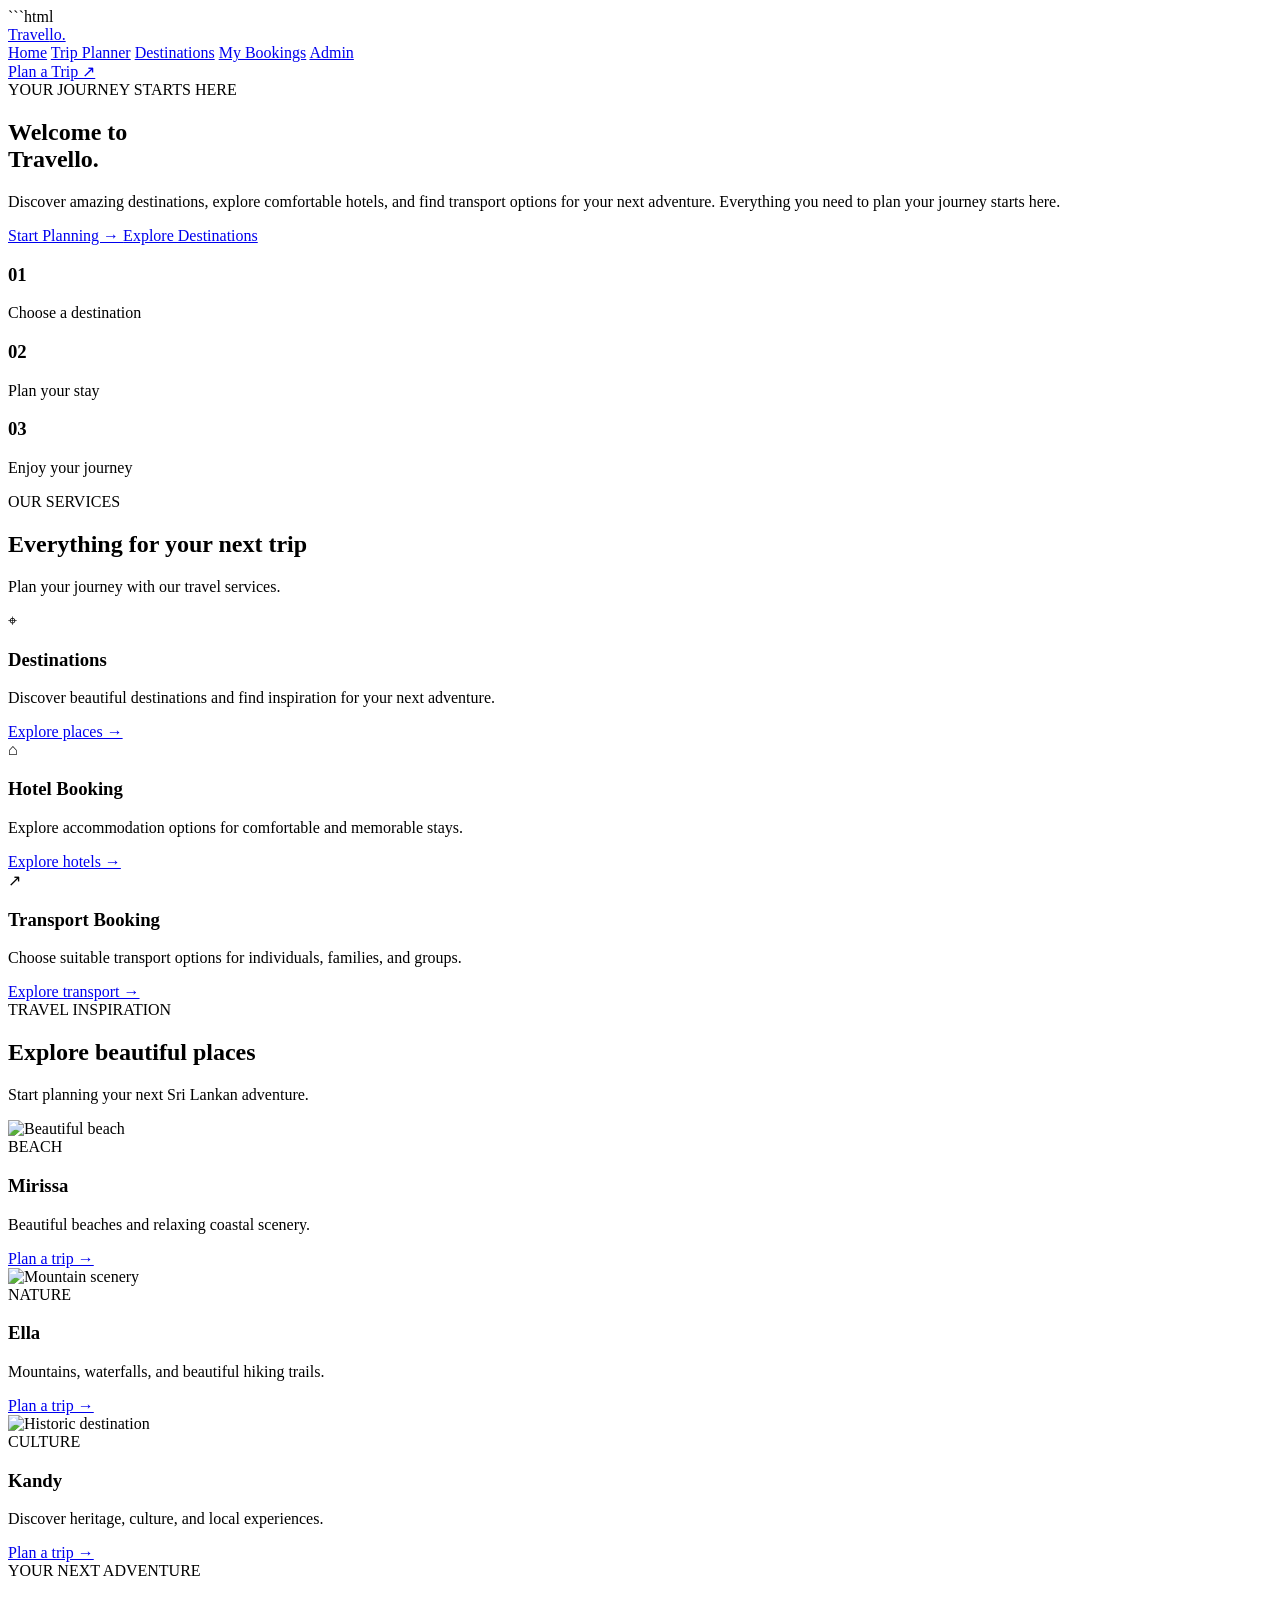
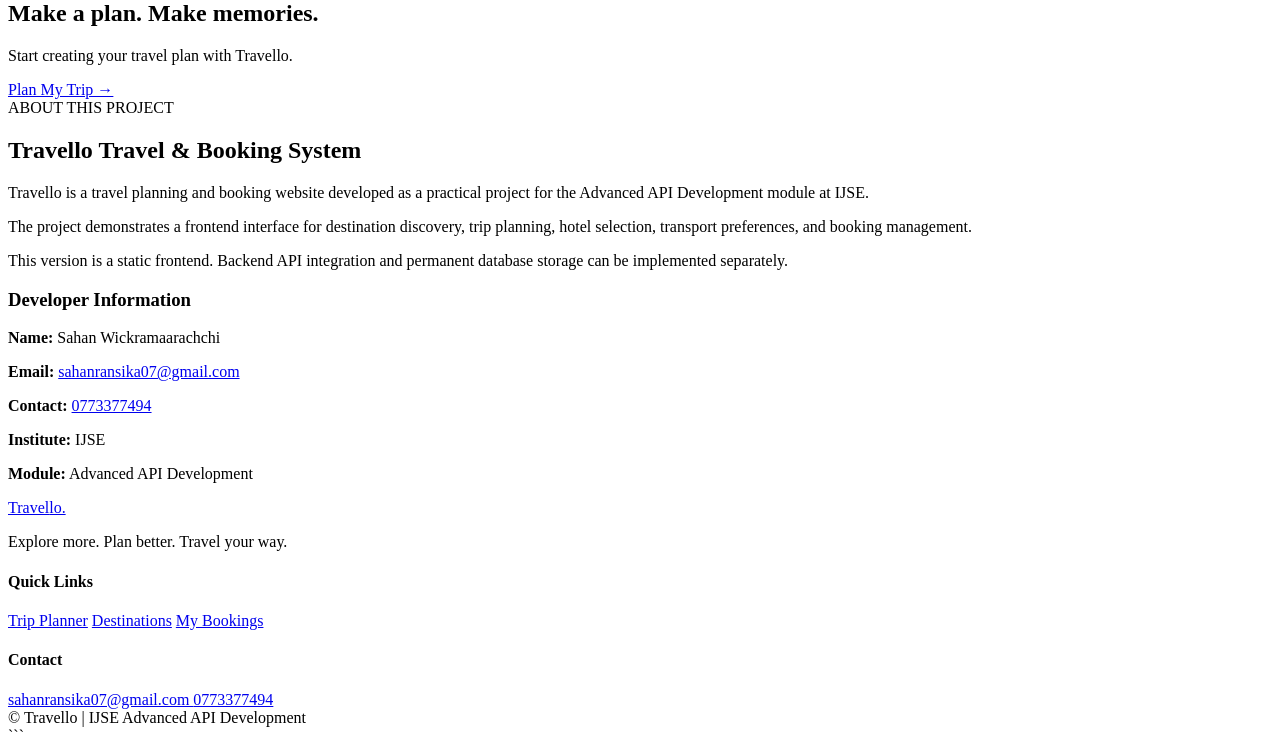
==== commit aca32d4e: "index Home page is Created." ====
--- a/Frontend/index.html
+++ b/Frontend/index.html
@@ -1,1745 +1,273 @@
-
+```html
 <!DOCTYPE html>
 <html lang="en">
 <head>
     <meta charset="UTF-8">
     <meta name="viewport" content="width=device-width, initial-scale=1.0">
-
-    <meta name="description"
-          content="Travello - Travel, Hotel and Transport Booking System. Advanced API Development practical project at IJSE.">
-
-    <title>Travello | Project Introduction</title>
-
-    <link rel="preconnect" href="https://fonts.googleapis.com">
-    <link rel="preconnect" href="https://fonts.gstatic.com" crossorigin>
-    <link href="https://fonts.googleapis.com/css2?family=Inter:wght@400;500;600;700;800&display=swap"
-          rel="stylesheet">
-
-    <style>
-        :root {
-            --navy: #10243a;
-            --navy-dark: #091727;
-            --navy-light: #193c58;
-            --teal: #12b8ad;
-            --teal-light: #e4f8f6;
-            --background: #f3f7f8;
-            --white: #ffffff;
-            --text: #172c42;
-            --muted: #687b8e;
-            --border: #e0e8ed;
-            --orange: #f5a623;
-            --green: #267c5e;
-            --blue: #205982;
-            --gold: #936700;
-        }
-
-        * {
-            margin: 0;
-            padding: 0;
-            box-sizing: border-box;
-        }
-
-        html {
-            scroll-behavior: smooth;
-            scroll-padding-top: 90px;
-        }
-
-        body {
-            font-family: "Inter", sans-serif;
-            background: var(--background);
-            color: var(--text);
-            line-height: 1.7;
-        }
-
-        a {
-            color: inherit;
-            text-decoration: none;
-        }
-
-        button {
-            font: inherit;
-        }
-
-        .container {
-            width: min(1200px, 90%);
-            margin: auto;
-        }
-
-        /* Navigation */
-
-        .navbar {
-            position: sticky;
-            top: 0;
-            z-index: 100;
-            background: rgba(9, 23, 39, 0.97);
-            color: white;
-            border-bottom: 1px solid rgba(255,255,255,0.08);
-            backdrop-filter: blur(12px);
-        }
-
-        .nav-inner {
-            min-height: 76px;
-            display: flex;
-            align-items: center;
-            justify-content: space-between;
-            gap: 25px;
-        }
-
-        .logo {
-            font-size: 27px;
-            font-weight: 800;
-            letter-spacing: -1px;
-        }
-
-        .logo span {
-            color: var(--teal);
-        }
-
-        .nav-links {
-            display: flex;
-            align-items: center;
-            gap: 27px;
-        }
-
-        .nav-links a {
-            color: #d4e0eb;
-            font-size: 13px;
-            font-weight: 500;
-            transition: 0.25s;
-        }
-
-        .nav-links a:hover {
-            color: var(--teal);
-        }
-
-        .nav-contact {
-            background: var(--teal);
-            color: var(--navy-dark);
-            padding: 10px 17px;
-            border-radius: 7px;
-            font-size: 13px;
-            font-weight: 800;
-        }
-
-        /* Welcome hero */
-
-        .hero {
-            position: relative;
-            overflow: hidden;
-            padding: 105px 0 95px;
-            color: white;
-            background:
-                radial-gradient(
-                    circle at 85% 20%,
-                    rgba(18,184,173,0.22),
-                    transparent 33%
-                ),
-                linear-gradient(135deg, #091727 0%, #102d47 65%, #174a60 100%);
-        }
-
-        .hero::after {
-            content: "";
-            position: absolute;
-            width: 360px;
-            height: 360px;
-            right: -120px;
-            bottom: -220px;
-            border: 1px solid rgba(18,184,173,0.35);
-            border-radius: 50%;
-            box-shadow:
-                0 0 0 35px rgba(18,184,173,0.04),
-                0 0 0 75px rgba(18,184,173,0.04);
-        }
-
-        .hero-content {
-            position: relative;
-            z-index: 1;
-            max-width: 850px;
-        }
-
-        .eyebrow {
-            display: inline-block;
-            padding: 7px 13px;
-            margin-bottom: 23px;
-            color: #69e6da;
-            background: rgba(18,184,173,0.12);
-            border: 1px solid rgba(18,184,173,0.35);
-            border-radius: 30px;
-            font-size: 11px;
-            font-weight: 800;
-            text-transform: uppercase;
-            letter-spacing: 1.5px;
-        }
-
-        .hero h1 {
-            font-size: clamp(39px, 6vw, 70px);
-            line-height: 1.12;
-            letter-spacing: -3px;
-            margin-bottom: 22px;
-        }
-
-        .hero h1 span {
-            color: var(--teal);
-        }
-
-        .hero-description {
-            max-width: 690px;
-            color: #c2d2df;
-            font-size: 16px;
-            line-height: 1.95;
-        }
-
-        .hero-buttons {
-            display: flex;
-            flex-wrap: wrap;
-            gap: 13px;
-            margin-top: 31px;
-        }
-
-        .button {
-            display: inline-flex;
-            align-items: center;
-            justify-content: center;
-            gap: 8px;
-            padding: 13px 20px;
-            border-radius: 8px;
-            font-size: 13px;
-            font-weight: 800;
-            transition: 0.25s;
-        }
-
-        .button-primary {
-            color: var(--navy-dark);
-            background: var(--teal);
-        }
-
-        .button-primary:hover {
-            background: #51ded2;
-            transform: translateY(-2px);
-        }
-
-        .button-outline {
-            color: white;
-            border: 1px solid #506579;
-        }
-
-        .button-outline:hover {
-            border-color: var(--teal);
-        }
-
-        .hero-meta {
-            display: flex;
-            flex-wrap: wrap;
-            gap: 28px;
-            margin-top: 42px;
-            padding-top: 25px;
-            border-top: 1px solid rgba(255,255,255,0.13);
-        }
-
-        .meta-item strong {
-            display: block;
-            font-size: 14px;
-            color: white;
-        }
-
-        .meta-item span {
-            color: #aabdcf;
-            font-size: 12px;
-        }
-
-        /* Quick information cards */
-
-        .overview {
-            position: relative;
-            z-index: 2;
-            margin-top: -34px;
-        }
-
-        .overview-grid {
-            display: grid;
-            grid-template-columns: repeat(4, 1fr);
-            gap: 16px;
-        }
-
-        .overview-card {
-            background: white;
-            border: 1px solid var(--border);
-            border-radius: 12px;
-            padding: 22px;
-            box-shadow: 0 9px 25px rgba(16,36,58,0.04);
-        }
-
-        .overview-card .number {
-            color: var(--teal);
-            font-size: 25px;
-            font-weight: 800;
-        }
-
-        .overview-card h3 {
-            margin-top: 6px;
-            font-size: 14px;
-        }
-
-        .overview-card p {
-            margin-top: 5px;
-            font-size: 12px;
-            color: var(--muted);
-        }
-
-        /* General sections */
-
-        .section {
-            padding: 90px 0;
-        }
-
-        .section-heading {
-            max-width: 760px;
-            margin-bottom: 38px;
-        }
-
-        .section-label {
-            color: #079d94;
-            text-transform: uppercase;
-            letter-spacing: 2px;
-            font-size: 11px;
-            font-weight: 800;
-        }
-
-        .section-heading h2 {
-            font-size: clamp(28px, 4vw, 39px);
-            line-height: 1.3;
-            letter-spacing: -1.3px;
-            margin: 10px 0 14px;
-        }
-
-        .section-heading p {
-            color: var(--muted);
-            font-size: 14px;
-            line-height: 1.9;
-        }
-
-        /* About */
-
-        .about-grid {
-            display: grid;
-            grid-template-columns: 1.15fr 0.85fr;
-            gap: 35px;
-            align-items: start;
-        }
-
-        .about-text p {
-            color: #5e7083;
-            font-size: 14px;
-            line-height: 2;
-            margin-bottom: 16px;
-        }
-
-        .highlight {
-            color: var(--navy);
-            font-weight: 800;
-        }
-
-        .info-panel {
-            padding: 28px;
-            background: white;
-            border: 1px solid var(--border);
-            border-radius: 14px;
-        }
-
-        .info-panel h3 {
-            font-size: 18px;
-            margin-bottom: 19px;
-        }
-
-        .info-list {
-            display: grid;
-            gap: 15px;
-        }
-
-        .info-row {
-            display: flex;
-            align-items: flex-start;
-            gap: 12px;
-        }
-
-        .info-icon {
-            display: grid;
-            place-items: center;
-            flex-shrink: 0;
-            width: 36px;
-            height: 36px;
-            border-radius: 9px;
-            background: var(--teal-light);
-            color: #087e76;
-            font-weight: 800;
-        }
-
-        .info-row strong {
-            display: block;
-            font-size: 12px;
-        }
-
-        .info-row span {
-            display: block;
-            color: var(--muted);
-            font-size: 12px;
-            overflow-wrap: anywhere;
-        }
-
-        /* Objectives */
-
-        .objectives {
-            background: #eaf1f4;
-        }
-
-        .objective-grid {
-            display: grid;
-            grid-template-columns: repeat(3, 1fr);
-            gap: 19px;
-        }
-
-        .objective-card {
-            padding: 27px;
-            background: white;
-            border: 1px solid #dce6eb;
-            border-radius: 12px;
-            transition: 0.25s;
-        }
-
-        .objective-card:hover {
-            transform: translateY(-5px);
-            border-color: var(--teal);
-            box-shadow: 0 10px 25px rgba(16,36,58,0.06);
-        }
-
-        .objective-icon {
-            font-size: 25px;
-            margin-bottom: 15px;
-        }
-
-        .objective-card h3 {
-            font-size: 16px;
-            margin-bottom: 9px;
-        }
-
-        .objective-card p {
-            color: var(--muted);
-            font-size: 13px;
-            line-height: 1.9;
-        }
-
-        /* Technology stack */
-
-        .tech-grid {
-            display: grid;
-            grid-template-columns: repeat(3, 1fr);
-            gap: 16px;
-        }
-
-        .tech-card {
-            padding: 23px;
-            border: 1px solid var(--border);
-            border-radius: 12px;
-            background: white;
-        }
-
-        .tech-card h3 {
-            font-size: 14px;
-            margin-bottom: 13px;
-        }
-
-        .tech-tags {
-            display: flex;
-            flex-wrap: wrap;
-            gap: 8px;
-        }
-
-        .tech-tag {
-            padding: 6px 10px;
-            border-radius: 6px;
-            background: #edf3f6;
-            color: #32495e;
-            font-size: 11px;
-            font-weight: 700;
-        }
-
-        .tech-tag.highlight-tag {
-            background: var(--teal-light);
-            color: #087e76;
-        }
-
-        /* Architecture section */
-
-        .architecture {
-            background: #eaf0f2;
-        }
-
-        .architecture-intro {
-            margin-top: -18px;
-            margin-bottom: 28px;
-            color: var(--muted);
-            font-size: 13px;
-        }
-
-        .architecture-board {
-            padding: 25px;
-            background: #f6f8f8;
-            border: 1px solid #d8e2e6;
-            border-radius: 16px;
-            box-shadow: 0 14px 40px rgba(16,36,58,0.06);
-        }
-
-        .architecture-title {
-            display: flex;
-            justify-content: space-between;
-            align-items: center;
-            gap: 15px;
-            margin-bottom: 20px;
-        }
-
-        .architecture-title h3 {
-            font-size: 17px;
-        }
-
-        .architecture-title span {
-            font-size: 11px;
-            color: var(--muted);
-        }
-
-        .architecture-layout {
-            display: grid;
-            grid-template-columns: minmax(0, 1fr) 250px;
-            gap: 20px;
-            align-items: start;
-        }
-
-        .layers {
-            min-width: 0;
-        }
-
-        .layer {
-            padding: 16px;
-            border-radius: 10px;
-            color: white;
-        }
-
-        .layer-heading {
-            display: flex;
-            align-items: center;
-            justify-content: space-between;
-            gap: 10px;
-            flex-wrap: wrap;
-            margin-bottom: 12px;
-        }
-
-        .layer-heading h4 {
-            font-size: 15px;
-        }
-
-        .layer-heading span {
-            color: rgba(255,255,255,0.8);
-            font-size: 10px;
-            font-family: monospace;
-        }
-
-        .layer-frontend { background: #5c7080; }
-        .layer-controller { background: #11a5a5; }
-        .layer-service { background: #10283d; }
-        .layer-impl { background: #205982; }
-        .layer-repository { background: #287b5d; }
-        .layer-model { background: #906400; }
-
-        .layer-items {
-            display: grid;
-            gap: 8px;
-            grid-template-columns: repeat(5, minmax(0, 1fr));
-        }
-
-        .layer-frontend .layer-items {
-            grid-template-columns: repeat(4, minmax(0, 1fr));
-        }
-
-        .layer-repository .layer-items,
-        .layer-model .layer-items {
-            grid-template-columns: repeat(4, minmax(0, 1fr));
-        }
-
-        .layer-item {
-            min-width: 0;
-            min-height: 48px;
-            padding: 10px 6px;
-            display: flex;
-            align-items: center;
-            justify-content: center;
-            text-align: center;
-            overflow-wrap: anywhere;
-            background: white;
-            color: #183047;
-            border-radius: 7px;
-            font-size: 10px;
-            font-weight: 800;
-        }
-
-        .layer-frontend .layer-item {
-            font-size: 10px;
-        }
-
-        .layer-arrow {
-            height: 28px;
-            display: flex;
-            align-items: center;
-            justify-content: center;
-            color: var(--orange);
-            font-size: 22px;
-            font-weight: 800;
-        }
-
-        .architecture-side {
-            display: grid;
-            gap: 15px;
-        }
-
-        .side-card {
-            padding: 18px;
-            border: 2px solid #11a5a5;
-            border-radius: 10px;
-            background: white;
-        }
-
-        .side-card h4 {
-            font-size: 15px;
-            margin-bottom: 4px;
-        }
-
-        .package {
-            font-family: monospace;
-            font-size: 10px;
-            color: #657b8f;
-            margin-bottom: 12px;
-            overflow-wrap: anywhere;
-        }
-
-        .side-card ul {
-            list-style: none;
-            display: grid;
-            gap: 7px;
-        }
-
-        .side-card li {
-            font-size: 11px;
-            color: #33495f;
-            overflow-wrap: anywhere;
-        }
-
-        .side-card li::before {
-            content: "• ";
-            color: var(--teal);
-            font-weight: 900;
-        }
-
-        .root-info {
-            margin-top: 19px;
-            color: var(--muted);
-            font-size: 11px;
-        }
-
-        .database {
-            padding: 17px;
-            margin-top: 12px;
-            text-align: center;
-            background: white;
-            border: 2px solid var(--navy);
-            border-radius: 10px;
-        }
-
-        .database h4 {
-            font-size: 20px;
-        }
-
-        .database p {
-            color: var(--muted);
-            font-size: 12px;
-            margin-top: 5px;
-        }
-
-        .architecture-note {
-            margin-top: 20px;
-            padding: 15px 18px;
-            border-left: 4px solid var(--teal);
-            border-radius: 5px;
-            background: white;
-            color: #53687b;
-            font-size: 12px;
-            line-height: 1.9;
-        }
-
-        /* API workflow */
-
-        .workflow {
-            display: grid;
-            grid-template-columns: repeat(5, minmax(0, 1fr));
-            gap: 12px;
-        }
-
-        .workflow-step {
-            position: relative;
-            padding: 22px 13px;
-            text-align: center;
-            border: 1px solid var(--border);
-            border-radius: 10px;
-            background: white;
-        }
-
-        .workflow-step .step-number {
-            display: grid;
-            place-items: center;
-            width: 32px;
-            height: 32px;
-            margin: 0 auto 12px;
-            border-radius: 50%;
-            background: var(--navy);
-            color: white;
-            font-size: 12px;
-            font-weight: 800;
-        }
-
-        .workflow-step h3 {
-            font-size: 13px;
-            margin-bottom: 7px;
-        }
-
-        .workflow-step p {
-            color: var(--muted);
-            font-size: 11px;
-            line-height: 1.8;
-        }
-
-        /* Developer support */
-
-        .support {
-            padding: 75px 0;
-            background: var(--navy);
-            color: white;
-        }
-
-        .support-grid {
-            display: grid;
-            grid-template-columns: 1fr 1fr;
-            gap: 40px;
-            align-items: center;
-        }
-
-        .support .section-label {
-            color: #58ded2;
-        }
-
-        .support h2 {
-            font-size: clamp(27px, 4vw, 38px);
-            line-height: 1.35;
-            margin: 10px 0 15px;
-        }
-
-        .support-description {
-            color: #b8c9d8;
-            font-size: 13px;
-            line-height: 2;
-        }
-
-        .contact-panel {
-            padding: 27px;
-            border: 1px solid #344b61;
-            border-radius: 13px;
-            background: #132b42;
-        }
-
-        .contact-panel h3 {
-            margin-bottom: 20px;
-            font-size: 17px;
-        }
-
-        .contact-item {
-            display: flex;
-            align-items: center;
-            gap: 13px;
-            margin-top: 16px;
-        }
-
-        .contact-item .contact-icon {
-            display: grid;
-            place-items: center;
-            flex-shrink: 0;
-            width: 40px;
-            height: 40px;
-            border-radius: 9px;
-            background: rgba(18,184,173,0.15);
-            color: #64e6da;
-            font-size: 17px;
-        }
-
-        .contact-item small {
-            display: block;
-            color: #9eb3c6;
-            font-size: 11px;
-        }
-
-        .contact-item a,
-        .contact-item strong {
-            color: white;
-            font-size: 12px;
-            overflow-wrap: anywhere;
-        }
-
-        .contact-item a:hover {
-            color: var(--teal);
-        }
-
-        /* Footer */
-
-        footer {
-            padding: 25px 0;
-            background: var(--navy-dark);
-            color: white;
-        }
-
-        .footer-inner {
-            display: flex;
-            align-items: center;
-            justify-content: space-between;
-            flex-wrap: wrap;
-            gap: 15px;
-        }
-
-        .footer-inner p {
-            color: #9eb0c2;
-            font-size: 11px;
-        }
-
-        .footer-links {
-            display: flex;
-            gap: 17px;
-            flex-wrap: wrap;
-        }
-
-        .footer-links a {
-            color: #c6d3df;
-            font-size: 11px;
-        }
-
-        .footer-links a:hover {
-            color: var(--teal);
-        }
-
-        /* Responsive */
-
-        @media (max-width: 1000px) {
-            .nav-links {
-                gap: 15px;
-            }
-
-            .nav-links a {
-                font-size: 11px;
-            }
-
-            .overview-grid {
-                grid-template-columns: repeat(2, 1fr);
-            }
-
-            .architecture-layout {
-                grid-template-columns: 1fr;
-            }
-
-            .architecture-side {
-                grid-template-columns: repeat(2, minmax(0, 1fr));
-            }
-
-            .root-info,
-            .database {
-                grid-column: 1 / -1;
-            }
-
-            .tech-grid {
-                grid-template-columns: repeat(2, 1fr);
-            }
-        }
-
-        @media (max-width: 700px) {
-            .container {
-                width: 92%;
-            }
-
-            .nav-inner {
-                min-height: 70px;
-                flex-wrap: wrap;
-                padding: 15px 0;
-            }
-
-            .logo {
-                font-size: 24px;
-            }
-
-            .nav-contact {
-                padding: 8px 11px;
-                font-size: 11px;
-            }
-
-            .nav-links {
-                order: 3;
-                width: 100%;
-                overflow-x: auto;
-                padding-bottom: 4px;
-                gap: 22px;
-            }
-
-            .nav-links a {
-                white-space: nowrap;
-                font-size: 12px;
-            }
-
-            .hero {
-                padding: 75px 0 70px;
-            }
-
-            .hero h1 {
-                letter-spacing: -1.5px;
-            }
-
-            .hero-description {
-                font-size: 14px;
-            }
-
-            .hero-meta {
-                gap: 20px;
-            }
-
-            .overview-grid {
-                gap: 10px;
-            }
-
-            .overview-card {
-                padding: 16px;
-            }
-
-            .overview-card .number {
-                font-size: 22px;
-            }
-
-            .section {
-                padding: 65px 0;
-            }
-
-            .about-grid,
-            .objective-grid,
-            .tech-grid,
-            .support-grid {
-                grid-template-columns: 1fr;
-            }
-
-            .architecture-board {
-                padding: 12px;
-            }
-
-            .architecture-title {
-                align-items: flex-start;
-                flex-direction: column;
-            }
-
-            .layer {
-                padding: 12px;
-            }
-
-            .layer-heading h4 {
-                font-size: 13px;
-            }
-
-            .layer-heading span {
-                font-size: 9px;
-            }
-
-            .layer-items,
-            .layer-frontend .layer-items,
-            .layer-repository .layer-items,
-            .layer-model .layer-items {
-                grid-template-columns: repeat(2, minmax(0, 1fr));
-            }
-
-            .layer-item {
-                min-height: 42px;
-                font-size: 10px;
-            }
-
-            .architecture-side {
-                grid-template-columns: 1fr;
-            }
-
-            .root-info,
-            .database {
-                grid-column: auto;
-            }
-
-            .workflow {
-                grid-template-columns: repeat(2, minmax(0, 1fr));
-            }
-
-            .workflow-step:last-child {
-                grid-column: 1 / -1;
-            }
-
-            .support {
-                padding: 60px 0;
-            }
-
-            .footer-inner {
-                align-items: flex-start;
-                flex-direction: column;
-            }
-        }
-
-        @media (max-width: 360px) {
-            .overview-grid,
-            .workflow {
-                grid-template-columns: 1fr;
-            }
-
-            .workflow-step:last-child {
-                grid-column: auto;
-            }
-
-            .hero-buttons .button {
-                width: 100%;
-            }
-        }
-    </style>
+    <title>Welcome to Travello</title>
+    <link rel="stylesheet" href="css/style.css">
 </head>
-
 <body>
 
-    <!-- Navigation -->
-    <header class="navbar">
-        <div class="container nav-inner">
-
-            <a href="#home" class="logo">
-                Travel<span>lo.</span>
-            </a>
-
-            <nav class="nav-links" aria-label="Main navigation">
-                <a href="#home">Home</a>
-                <a href="#about">About</a>
-                <a href="#objectives">Objectives</a>
-                <a href="#technologies">Technologies</a>
-                <a href="#architecture">Project Structure</a>
-            </nav>
-
-            <a href="#support" class="nav-contact">Developer Contact ↗</a>
-
-        </div>
-    </header>
-
-    <main>
-
-        <!-- Welcome Section -->
-        <section class="hero" id="home">
-            <div class="container">
-                <div class="hero-content">
-
-                    <span class="eyebrow">
-                        IJSE · Advanced API Development
-                    </span>
-
-                    <h1>
-                        Welcome to the<br>
-                        <span>Travello Project.</span>
-                    </h1>
-
-                    <p class="hero-description">
-                        Your journey to smarter travel planning starts here.
-                        Travello is a travel planning and booking system concept
-                        designed to bring destinations, hotel reservations,
-                        transport services, and travel packages together in
-                        one convenient platform.
+<header class="navbar">
+    <div class="container nav-content">
+        <a href="index.html" class="logo">Travel<span>lo.</span></a>
+
+        <nav>
+            <a href="index.html" class="active">Home</a>
+            <a href="planner.html">Trip Planner</a>
+            <a href="destination.html">Destinations</a>
+            <a href="bookings.html">My Bookings</a>
+            <a href="admin.html">Admin</a>
+        </nav>
+
+        <a href="planner.html" class="btn btn-primary">Plan a Trip ↗</a>
+    </div>
+</header>
+
+<main>
+    <section class="hero">
+        <div class="container hero-content">
+            <span class="badge">YOUR JOURNEY STARTS HERE</span>
+
+            <h1>
+                Welcome to<br>
+                <span>Travello.</span>
+            </h1>
+
+            <p>
+                Discover amazing destinations, explore comfortable hotels,
+                and find transport options for your next adventure.
+                Everything you need to plan your journey starts here.
+            </p>
+
+            <div class="hero-buttons">
+                <a href="planner.html" class="btn btn-primary">
+                    Start Planning →
+                </a>
+
+                <a href="destination.html" class="btn btn-outline">
+                    Explore Destinations
+                </a>
+            </div>
+
+            <div class="hero-stats">
+                <div>
+                    <h3>01</h3>
+                    <p>Choose a destination</p>
+                </div>
+                <div>
+                    <h3>02</h3>
+                    <p>Plan your stay</p>
+                </div>
+                <div>
+                    <h3>03</h3>
+                    <p>Enjoy your journey</p>
+                </div>
+            </div>
+        </div>
+    </section>
+
+    <section class="section">
+        <div class="container">
+            <div class="section-heading">
+                <span class="section-label">OUR SERVICES</span>
+                <h2>Everything for your next trip</h2>
+                <p>Plan your journey with our travel services.</p>
+            </div>
+
+            <div class="grid-3">
+                <div class="card">
+                    <div class="card-icon">⌖</div>
+                    <h3>Destinations</h3>
+                    <p>
+                        Discover beautiful destinations and find inspiration
+                        for your next adventure.
                     </p>
-
-                    <div class="hero-buttons">
-                        <a href="#about" class="button button-primary">
-                            Explore the Project →
-                        </a>
-
-                        <a href="#architecture" class="button button-outline">
-                            View Project Structure
+                    <a href="destination.html" class="text-link">
+                        Explore places →
+                    </a>
+                </div>
+
+                <div class="card">
+                    <div class="card-icon">⌂</div>
+                    <h3>Hotel Booking</h3>
+                    <p>
+                        Explore accommodation options for comfortable and
+                        memorable stays.
+                    </p>
+                    <a href="planner.html#hotels" class="text-link">
+                        Explore hotels →
+                    </a>
+                </div>
+
+                <div class="card">
+                    <div class="card-icon">↗</div>
+                    <h3>Transport Booking</h3>
+                    <p>
+                        Choose suitable transport options for individuals,
+                        families, and groups.
+                    </p>
+                    <a href="planner.html#transport" class="text-link">
+                        Explore transport →
+                    </a>
+                </div>
+            </div>
+        </div>
+    </section>
+
+    <section class="section section-light">
+        <div class="container">
+            <div class="section-heading">
+                <span class="section-label">TRAVEL INSPIRATION</span>
+                <h2>Explore beautiful places</h2>
+                <p>Start planning your next Sri Lankan adventure.</p>
+            </div>
+
+            <div class="grid-3">
+                <div class="destination-card">
+                    <img
+                        src="https://images.unsplash.com/photo-1500375592092-40eb2168fd21?auto=format&fit=crop&w=900&q=80"
+                        alt="Beautiful beach"
+                    >
+                    <div class="card-body">
+                        <span class="tag">BEACH</span>
+                        <h3>Mirissa</h3>
+                        <p>Beautiful beaches and relaxing coastal scenery.</p>
+                        <a href="planner.html?destination=Mirissa" class="text-link">
+                            Plan a trip →
                         </a>
                     </div>
-
-                    <div class="hero-meta">
-                        <div class="meta-item">
-                            <strong>Academic Project</strong>
-                            <span>IJSE Campus Practical</span>
-                        </div>
-
-                        <div class="meta-item">
-                            <strong>Advanced API Development</strong>
-                            <span>Module</span>
-                        </div>
-
-                        <div class="meta-item">
-                            <strong>Layered Architecture</strong>
-                            <span>Spring Boot Backend</span>
-                        </div>
+                </div>
+
+                <div class="destination-card">
+                    <img
+                        src="https://images.unsplash.com/photo-1464822759023-fed622ff2c3b?auto=format&fit=crop&w=900&q=80"
+                        alt="Mountain scenery"
+                    >
+                    <div class="card-body">
+                        <span class="tag">NATURE</span>
+                        <h3>Ella</h3>
+                        <p>Mountains, waterfalls, and beautiful hiking trails.</p>
+                        <a href="planner.html?destination=Ella" class="text-link">
+                            Plan a trip →
+                        </a>
                     </div>
-
-                </div>
-            </div>
-        </section>
-
-        <!-- Project Overview Cards -->
-        <section class="overview">
-            <div class="container overview-grid">
-
-                <article class="overview-card">
-                    <div class="number">01</div>
-                    <h3>Travel Planning</h3>
-                    <p>Explore destinations and travel packages.</p>
-                </article>
-
-                <article class="overview-card">
-                    <div class="number">02</div>
-                    <h3>Hotel Reservations</h3>
-                    <p>Organize accommodation and stays.</p>
-                </article>
-
-                <article class="overview-card">
-                    <div class="number">03</div>
-                    <h3>Transport Services</h3>
-                    <p>Plan convenient transportation.</p>
-                </article>
-
-                <article class="overview-card">
-                    <div class="number">04</div>
-                    <h3>Booking Management</h3>
-                    <p>Manage travel-related reservations.</p>
-                </article>
-
-            </div>
-        </section>
-
-        <!-- About Project -->
-        <section class="section" id="about">
-            <div class="container">
-
-                <div class="section-heading">
-                    <span class="section-label">About the Project</span>
-                    <h2>A Smarter Way to Plan Your Journey</h2>
-                    <p>
-                        An academic software development project focused on
-                        designing a travel planning platform and applying
-                        modern backend development concepts.
-                    </p>
-                </div>
-
-                <div class="about-grid">
-
-                    <div class="about-text">
-                        <p>
-                            <span class="highlight">Travello</span> is a web-based
-                            travel planning and booking system developed as a
-                            practical project for the
-                            <span class="highlight">
-                                Advanced API Development
-                            </span>
-                            module at the Institute of Java and Software
-                            Engineering (IJSE).
-                        </p>
-
-                        <p>
-                            The project aims to provide a centralized platform
-                            where users can explore countries and destinations,
-                            discover hotels and dining options, review travel
-                            packages, arrange transport, and manage bookings.
-                        </p>
-
-                        <p>
-                            The frontend is built using HTML, CSS, and JavaScript.
-                            The backend follows a layered architecture using
-                            Spring Boot, with separate controllers, service
-                            interfaces, service implementations, repositories,
-                            and model entities. MySQL is used as the relational
-                            database.
-                        </p>
-
-                        <p>
-                            This project provides an opportunity to practice
-                            REST API development, application layering,
-                            database integration, authentication concepts,
-                            and maintainable software design.
-                        </p>
+                </div>
+
+                <div class="destination-card">
+                    <img
+                        src="https://images.unsplash.com/photo-1546708973-b339540b5162?auto=format&fit=crop&w=900&q=80"
+                        alt="Historic destination"
+                    >
+                    <div class="card-body">
+                        <span class="tag">CULTURE</span>
+                        <h3>Kandy</h3>
+                        <p>Discover heritage, culture, and local experiences.</p>
+                        <a href="planner.html?destination=Kandy" class="text-link">
+                            Plan a trip →
+                        </a>
                     </div>
-
-                    <aside class="info-panel">
-                        <h3>Project Information</h3>
-
-                        <div class="info-list">
-
-                            <div class="info-row">
-                                <div class="info-icon">P</div>
-                                <div>
-                                    <strong>Project Name</strong>
-                                    <span>Travello – Travel Planning System</span>
-                                </div>
-                            </div>
-
-                            <div class="info-row">
-                                <div class="info-icon">I</div>
-                                <div>
-                                    <strong>Institute</strong>
-                                    <span>
-                                        Institute of Java and Software Engineering
-                                        (IJSE)
-                                    </span>
-                                </div>
-                            </div>
-
-                            <div class="info-row">
-                                <div class="info-icon">M</div>
-                                <div>
-                                    <strong>Module</strong>
-                                    <span>Advanced API Development</span>
-                                </div>
-                            </div>
-
-                            <div class="info-row">
-                                <div class="info-icon">A</div>
-                                <div>
-                                    <strong>Application Type</strong>
-                                    <span>Web-Based Application</span>
-                                </div>
-                            </div>
-
-                            <div class="info-row">
-                                <div class="info-icon">D</div>
-                                <div>
-                                    <strong>Developer</strong>
-                                    <span>Sahan Wickramaarachchi</span>
-                                </div>
-                            </div>
-
-                        </div>
-                    </aside>
-
-                </div>
-            </div>
-        </section>
-
-        <!-- Objectives -->
-        <section class="section objectives" id="objectives">
-            <div class="container">
-
-                <div class="section-heading">
-                    <span class="section-label">Project Objectives</span>
-                    <h2>What Travello Is Designed to Achieve</h2>
-                    <p>
-                        The main objectives are to organize travel-related
-                        information, simplify booking workflows, and demonstrate
-                        structured API development.
-                    </p>
-                </div>
-
-                <div class="objective-grid">
-
-                    <article class="objective-card">
-                        <div class="objective-icon">🌍</div>
-                        <h3>Destination Discovery</h3>
-                        <p>
-                            Organize countries, destinations, and travel
-                            information to help users explore places of interest.
-                        </p>
-                    </article>
-
-                    <article class="objective-card">
-                        <div class="objective-icon">🏨</div>
-                        <h3>Hotel & Dining Information</h3>
-                        <p>
-                            Maintain structured information about hotels,
-                            accommodation, and dining options.
-                        </p>
-                    </article>
-
-                    <article class="objective-card">
-                        <div class="objective-icon">🚘</div>
-                        <h3>Transport Planning</h3>
-                        <p>
-                            Support transport-related information and
-                            travel arrangements within the platform.
-                        </p>
-                    </article>
-
-                    <article class="objective-card">
-                        <div class="objective-icon">🧳</div>
-                        <h3>Travel Packages</h3>
-                        <p>
-                            Organize travel packages so users can discover
-                            suitable trip options.
-                        </p>
-                    </article>
-
-                    <article class="objective-card">
-                        <div class="objective-icon">📅</div>
-                        <h3>Booking Management</h3>
-                        <p>
-                            Structure booking records and provide a foundation
-                            for reservation management.
-                        </p>
-                    </article>
-
-                    <article class="objective-card">
-                        <div class="objective-icon">🔐</div>
-                        <h3>API & Access Control</h3>
-                        <p>
-                            Practice API authentication, authorization concepts,
-                            and controlled access to application endpoints.
-                        </p>
-                    </article>
-
-                </div>
-            </div>
-        </section>
-
-        <!-- Technologies -->
-        <section class="section" id="technologies">
-            <div class="container">
-
-                <div class="section-heading">
-                    <span class="section-label">Technology Stack</span>
-                    <h2>Technologies Behind Travello</h2>
-                    <p>
-                        A frontend and backend stack designed to demonstrate
-                        API development and layered application architecture.
-                    </p>
-                </div>
-
-                <div class="tech-grid">
-
-                    <article class="tech-card">
-                        <h3>Frontend</h3>
-                        <div class="tech-tags">
-                            <span class="tech-tag highlight-tag">HTML5</span>
-                            <span class="tech-tag highlight-tag">CSS3</span>
-                            <span class="tech-tag highlight-tag">JavaScript</span>
-                        </div>
-                    </article>
-
-                    <article class="tech-card">
-                        <h3>Backend</h3>
-                        <div class="tech-tags">
-                            <span class="tech-tag highlight-tag">Java</span>
-                            <span class="tech-tag highlight-tag">Spring Boot</span>
-                            <span class="tech-tag">REST API</span>
-                        </div>
-                    </article>
-
-                    <article class="tech-card">
-                        <h3>Persistence</h3>
-                        <div class="tech-tags">
-                            <span class="tech-tag highlight-tag">MySQL</span>
-                            <span class="tech-tag">Spring Data JPA</span>
-                            <span class="tech-tag">Hibernate</span>
-                        </div>
-                    </article>
-
-                    <article class="tech-card">
-                        <h3>Security Concepts</h3>
-                        <div class="tech-tags">
-                            <span class="tech-tag">Spring Security</span>
-                            <span class="tech-tag">JWT</span>
-                            <span class="tech-tag">Role-Based Access</span>
-                        </div>
-                    </article>
-
-                    <article class="tech-card">
-                        <h3>Architecture</h3>
-                        <div class="tech-tags">
-                            <span class="tech-tag">Controller</span>
-                            <span class="tech-tag">Service</span>
-                            <span class="tech-tag">ServiceImpl</span>
-                            <span class="tech-tag">Repository</span>
-                            <span class="tech-tag">Model</span>
-                        </div>
-                    </article>
-
-                    <article class="tech-card">
-                        <h3>Development Tools</h3>
-                        <div class="tech-tags">
-                            <span class="tech-tag">Git</span>
-                            <span class="tech-tag">GitHub</span>
-                            <span class="tech-tag">Maven</span>
-                            <span class="tech-tag">Postman</span>
-                        </div>
-                    </article>
-
-                </div>
-            </div>
-        </section>
-
-        <!-- Project Structure -->
-        <section class="section architecture" id="architecture">
-            <div class="container">
-
-                <div class="section-heading">
-                    <span class="section-label">System Architecture</span>
-                    <h2>Travello Project Structure</h2>
-                    <p>
-                        A visual overview of the frontend, Spring Boot backend
-                        layers, supporting packages, and MySQL database.
-                    </p>
-                </div>
-
-                <p class="architecture-intro">
-                    Backend package: <strong>com.travel</strong>
-                    &nbsp; · &nbsp;
-                    Database: <strong>MySQL / travel_db</strong>
-                </p>
-
-                <div class="architecture-board">
-
-                    <div class="architecture-title">
-                        <h3>Application Architecture</h3>
-                        <span>Frontend → Backend → Database</span>
-                    </div>
-
-                    <div class="architecture-layout">
-
-                        <div class="layers">
-
-                            <!-- Frontend -->
-                            <div class="layer layer-frontend">
-                                <div class="layer-heading">
-                                    <h4>Frontend (Static)</h4>
-                                    <span>src/main/resources/static</span>
-                                </div>
-
-                                <div class="layer-items">
-                                    <div class="layer-item">index.html</div>
-                                    <div class="layer-item">planner.html</div>
-                                    <div class="layer-item">destination.html</div>
-                                    <div class="layer-item">bookings.html</div>
-                                    <div class="layer-item">admin.html</div>
-                                    <div class="layer-item">css/style.css</div>
-                                    <div class="layer-item">js/app.js</div>
-                                </div>
-                            </div>
-
-                            <div class="layer-arrow">↓</div>
-
-                            <!-- Controller -->
-                            <div class="layer layer-controller">
-                                <div class="layer-heading">
-                                    <h4>Controller Layer</h4>
-                                    <span>com.travel.controller · HTTP</span>
-                                </div>
-
-                                <div class="layer-items">
-                                    <div class="layer-item">AuthController</div>
-                                    <div class="layer-item">PublicController</div>
-                                    <div class="layer-item">BookingController</div>
-                                    <div class="layer-item">AdminController</div>
-                                    <div class="layer-item">ChatController</div>
-                                </div>
-                            </div>
-
-                            <div class="layer-arrow">↓</div>
-
-                            <!-- Service -->
-                            <div class="layer layer-service">
-                                <div class="layer-heading">
-                                    <h4>Service Layer (Interfaces)</h4>
-                                    <span>com.travel.service</span>
-                                </div>
-
-                                <div class="layer-items">
-                                    <div class="layer-item">AuthService</div>
-                                    <div class="layer-item">CatalogService</div>
-                                    <div class="layer-item">BookingService</div>
-                                    <div class="layer-item">AdminService</div>
-                                    <div class="layer-item">ChatService</div>
-                                </div>
-                            </div>
-
-                            <div class="layer-arrow">↓</div>
-
-                            <!-- Service Implementation -->
-                            <div class="layer layer-impl">
-                                <div class="layer-heading">
-                                    <h4>ServiceImpl (Business Logic)</h4>
-                                    <span>com.travel.service.impl</span>
-                                </div>
-
-                                <div class="layer-items">
-                                    <div class="layer-item">AuthServiceImpl</div>
-                                    <div class="layer-item">CatalogServiceImpl</div>
-                                    <div class="layer-item">BookingServiceImpl</div>
-                                    <div class="layer-item">AdminServiceImpl</div>
-                                    <div class="layer-item">ChatServiceImpl</div>
-                                </div>
-                            </div>
-
-                            <div class="layer-arrow">↓</div>
-
-                            <!-- Repository -->
-                            <div class="layer layer-repository">
-                                <div class="layer-heading">
-                                    <h4>Repository Layer (Spring Data JPA)</h4>
-                                    <span>com.travel.repository</span>
-                                </div>
-
-                                <div class="layer-items">
-                                    <div class="layer-item">UserRepository</div>
-                                    <div class="layer-item">CountryRepository</div>
-                                    <div class="layer-item">DestinationRepository</div>
-                                    <div class="layer-item">HotelRepository</div>
-                                    <div class="layer-item">TransportRepository</div>
-                                    <div class="layer-item">DiningRepository</div>
-                                    <div class="layer-item">TravelPackageRepository</div>
-                                    <div class="layer-item">BookingRepository</div>
-                                </div>
-                            </div>
-
-                            <div class="layer-arrow">↓</div>
-
-                            <!-- Model -->
-                            <div class="layer layer-model">
-                                <div class="layer-heading">
-                                    <h4>Model Layer (JPA Entities)</h4>
-                                    <span>com.travel.model</span>
-                                </div>
-
-                                <div class="layer-items">
-                                    <div class="layer-item">User</div>
-                                    <div class="layer-item">Country</div>
-                                    <div class="layer-item">Destination</div>
-                                    <div class="layer-item">Hotel</div>
-                                    <div class="layer-item">Transport</div>
-                                    <div class="layer-item">Dining</div>
-                                    <div class="layer-item">TravelPackage</div>
-                                    <div class="layer-item">Booking</div>
-                                </div>
-                            </div>
-
-                        </div>
-
-                        <!-- Supporting packages -->
-                        <aside class="architecture-side">
-
-                            <div class="side-card">
-                                <h4>Security</h4>
-                                <p class="package">com.travel.security</p>
-
-                                <ul>
-                                    <li>JwtUtil</li>
-                                    <li>JwtFilter</li>
-                                    <li>SecurityConfig</li>
-                                    <li>Authentication & authorization</li>
-                                </ul>
-                            </div>
-
-                            <div class="side-card">
-                                <h4>DTO (Records / Objects)</h4>
-                                <p class="package">com.travel.dto</p>
-
-                                <ul>
-                                    <li>RegisterRequest, LoginRequest</li>
-                                    <li>GoogleOAuth, AuthResponse</li>
-                                    <li>BookingRequest, CardRequest</li>
-                                    <li>ChatRequest, ChatResponse</li>
-                                </ul>
-                            </div>
-
-                            <div class="side-card">
-                                <h4>Config / Utility</h4>
-                                <p class="package">com.travel.config · .util</p>
-
-                                <ul>
-                                    <li>DataSeeder</li>
-                                    <li>Constants</li>
-                                    <li>Application configuration</li>
-                                </ul>
-                            </div>
-
-                            <div class="root-info">
-                                Root configuration files
-                                <br>
-                                TravelApplication.java
-                                <br>
-                                pom.xml
-                                <br>
-                                application.properties
-                            </div>
-
-                            <div class="database">
-                                <h4>MySQL</h4>
-                                <p>travel_db</p>
-                                <p>Relational Database</p>
-                            </div>
-
-                        </aside>
-
-                    </div>
-
-                    <div class="architecture-note">
-                        <strong>How it works:</strong>
-                        Controllers receive HTTP requests and return responses.
-                        Service interfaces define operations, ServiceImpl
-                        implements business logic, repositories access
-                        persisted data, and model entities represent database
-                        records. DTOs carry request and response data, while
-                        security and configuration packages support the
-                        application.
-                    </div>
-
-                </div>
-            </div>
-        </section>
-
-        <!-- API Workflow -->
-        <section class="section">
-            <div class="container">
-
-                <div class="section-heading">
-                    <span class="section-label">Backend Workflow</span>
-                    <h2>Understanding the Layered Architecture</h2>
-                    <p>
-                        The backend separates HTTP handling, business logic,
-                        and data access to support maintainability and testing.
-                    </p>
-                </div>
-
-                <div class="workflow">
-
-                    <article class="workflow-step">
-                        <div class="step-number">01</div>
-                        <h3>Controller</h3>
-                        <p>Receives API requests and handles HTTP responses.</p>
-                    </article>
-
-                    <article class="workflow-step">
-                        <div class="step-number">02</div>
-                        <h3>Service</h3>
-                        <p>Defines the business operations and contracts.</p>
-                    </article>
-
-                    <article class="workflow-step">
-                        <div class="step-number">03</div>
-                        <h3>ServiceImpl</h3>
-                        <p>Implements business rules and application logic.</p>
-                    </article>
-
-                    <article class="workflow-step">
-                        <div class="step-number">04</div>
-                        <h3>Repository</h3>
-                        <p>Performs database operations through Spring Data JPA.</p>
-                    </article>
-
-                    <article class="workflow-step">
-                        <div class="step-number">05</div>
-                        <h3>MySQL</h3>
-                        <p>Stores and retrieves relational application data.</p>
-                    </article>
-
-                </div>
-
-            </div>
-        </section>
-
-        <!-- Developer Support -->
-        <section class="support" id="support">
-            <div class="container support-grid">
-
-                <div>
-                    <span class="section-label">Developer & Support</span>
-
-                    <h2>
-                        Built with Curiosity.<br>
-                        Designed for Better Journeys.
-                    </h2>
-
-                    <p class="support-description">
-                        Thank you for visiting the Travello project page.
-                        This project represents practical learning in
-                        Advanced API Development at IJSE, with a focus on
-                        structured backend development, API design, and
-                        database integration.
-                        <br><br>
-                        For project-related inquiries, you can use the
-                        contact information provided here.
-                    </p>
-                </div>
-
-                <div class="contact-panel">
-                    <h3>Project Developer</h3>
-
-                    <div class="contact-item">
-                        <div class="contact-icon">👤</div>
-                        <div>
-                            <small>Developer Name</small>
-                            <strong>Sahan Wickramaarachchi</strong>
-                        </div>
-                    </div>
-
-                    <div class="contact-item">
-                        <div class="contact-icon">✉</div>
-                        <div>
-                            <small>Email Address</small>
-                            <a href="mailto:sahanransika07@gmail.com">
-                                sahanransika07@gmail.com
-                            </a>
-                        </div>
-                    </div>
-
-                    <div class="contact-item">
-                        <div class="contact-icon">☎</div>
-                        <div>
-                            <small>Contact Number</small>
-                            <a href="tel:0773377494">0773377494</a>
-                        </div>
-                    </div>
-
-                    <div class="contact-item">
-                        <div class="contact-icon">🎓</div>
-                        <div>
-                            <small>Academic Module</small>
-                            <strong>Advanced API Development · IJSE</strong>
-                        </div>
-                    </div>
-
-                </div>
-            </div>
-        </section>
-
-    </main>
-
-    <!-- Footer -->
-    <footer>
-        <div class="container footer-inner">
-
-            <a href="#home" class="logo">
-                Travel<span>lo.</span>
+                </div>
+            </div>
+        </div>
+    </section>
+
+    <section class="section">
+        <div class="container">
+            <div class="cta-panel">
+                <div>
+                    <span class="section-label">YOUR NEXT ADVENTURE</span>
+                    <h2>Make a plan. Make memories.</h2>
+                    <p>Start creating your travel plan with Travello.</p>
+                </div>
+                <a href="planner.html" class="btn btn-primary">
+                    Plan My Trip →
+                </a>
+            </div>
+        </div>
+    </section>
+
+    <section class="section section-light">
+        <div class="container about-grid">
+            <div>
+                <span class="section-label">ABOUT THIS PROJECT</span>
+                <h2>Travello Travel & Booking System</h2>
+
+                <p>
+                    Travello is a travel planning and booking website
+                    developed as a practical project for the Advanced API
+                    Development module at IJSE.
+                </p>
+
+                <p>
+                    The project demonstrates a frontend interface for
+                    destination discovery, trip planning, hotel selection,
+                    transport preferences, and booking management.
+                </p>
+
+                <p>
+                    This version is a static frontend. Backend API
+                    integration and permanent database storage can be
+                    implemented separately.
+                </p>
+            </div>
+
+            <div class="contact-card">
+                <h3>Developer Information</h3>
+
+                <p><strong>Name:</strong> Sahan Wickramaarachchi</p>
+
+                <p>
+                    <strong>Email:</strong>
+                    <a href="mailto:sahanransika07@gmail.com">
+                        sahanransika07@gmail.com
+                    </a>
+                </p>
+
+                <p>
+                    <strong>Contact:</strong>
+                    <a href="tel:0773377494">0773377494</a>
+                </p>
+
+                <p><strong>Institute:</strong> IJSE</p>
+
+                <p><strong>Module:</strong> Advanced API Development</p>
+            </div>
+        </div>
+    </section>
+</main>
+
+<footer class="footer">
+    <div class="container footer-content">
+        <div>
+            <a href="index.html" class="logo">Travel<span>lo.</span></a>
+            <p>Explore more. Plan better. Travel your way.</p>
+        </div>
+
+        <div>
+            <h4>Quick Links</h4>
+            <a href="planner.html">Trip Planner</a>
+            <a href="destination.html">Destinations</a>
+            <a href="bookings.html">My Bookings</a>
+        </div>
+
+        <div>
+            <h4>Contact</h4>
+            <a href="mailto:sahanransika07@gmail.com">
+                sahanransika07@gmail.com
             </a>
-
-            <p>
-                © <span id="currentYear"></span> Travello Project.
-                Developed for IJSE academic practical work.
-            </p>
-
-            <div class="footer-links">
-                <a href="#about">About</a>
-                <a href="#architecture">Architecture</a>
-                <a href="#support">Contact</a>
-            </div>
-
-        </div>
-    </footer>
-
-    <script>
-        // Automatically update the footer year
-        document.getElementById("currentYear").textContent =
-            new Date().getFullYear();
-    </script>
-
+            <a href="tel:0773377494">0773377494</a>
+        </div>
+    </div>
+
+    <div class="container copyright">
+        © <span id="year"></span> Travello |
+        IJSE Advanced API Development
+    </div>
+</footer>
+
+<script src="js/app.js"></script>
 </body>
 </html>
+```
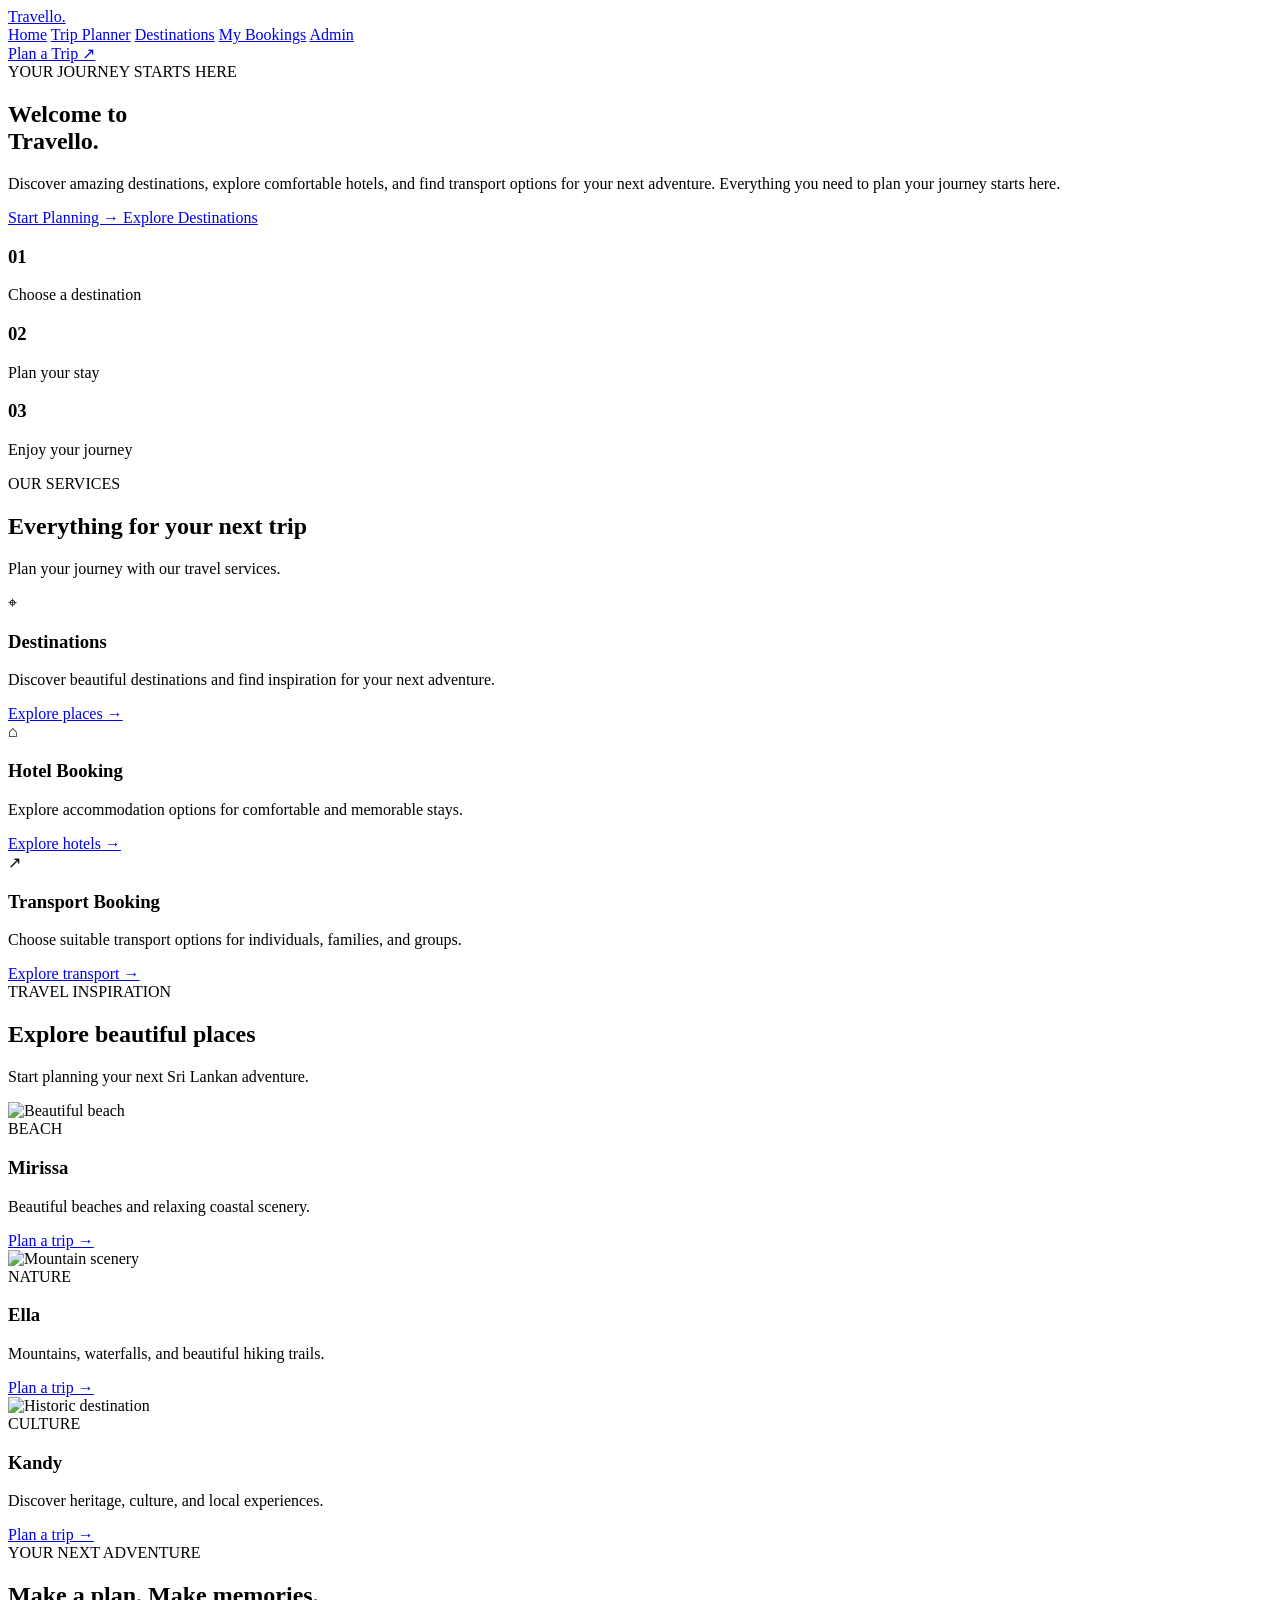
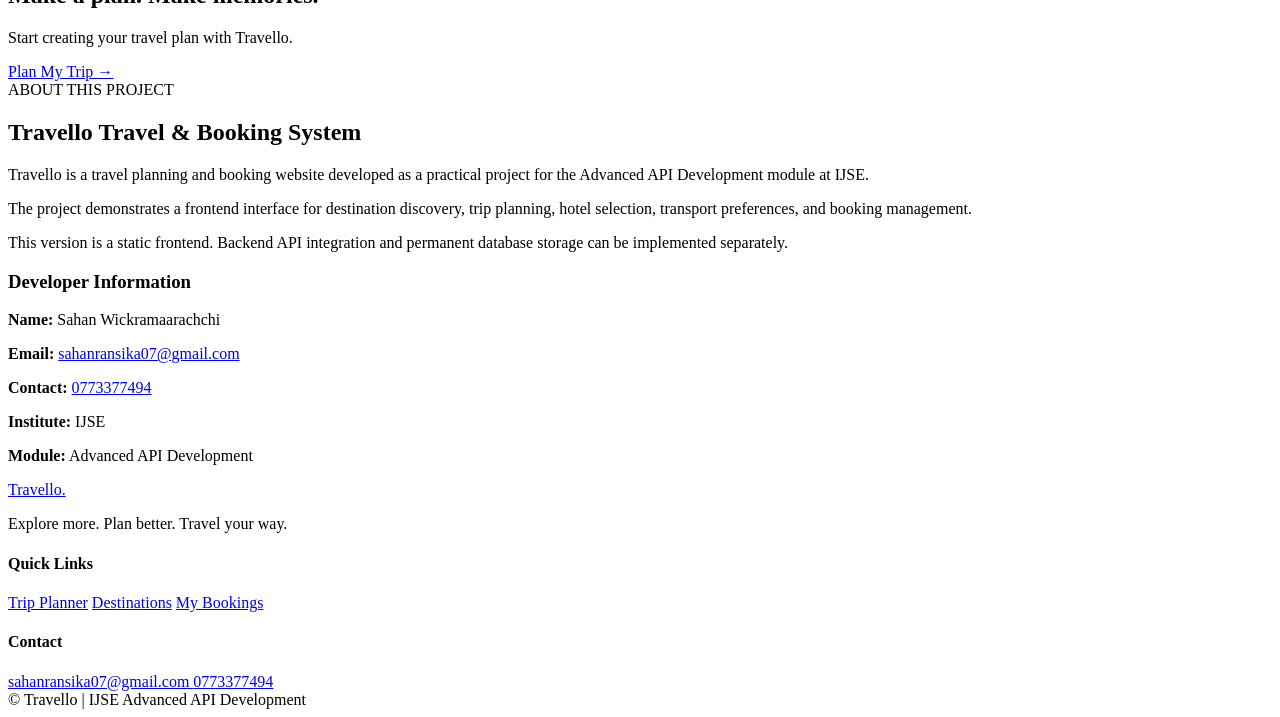
==== commit 35f3b837: "Destination search & filters Page Created" ====
--- a/Frontend/index.html
+++ b/Frontend/index.html
@@ -1,4 +1,3 @@
-```html
 <!DOCTYPE html>
 <html lang="en">
 <head>
@@ -269,5 +268,4 @@
 
 <script src="js/app.js"></script>
 </body>
-</html>
-```+</html>
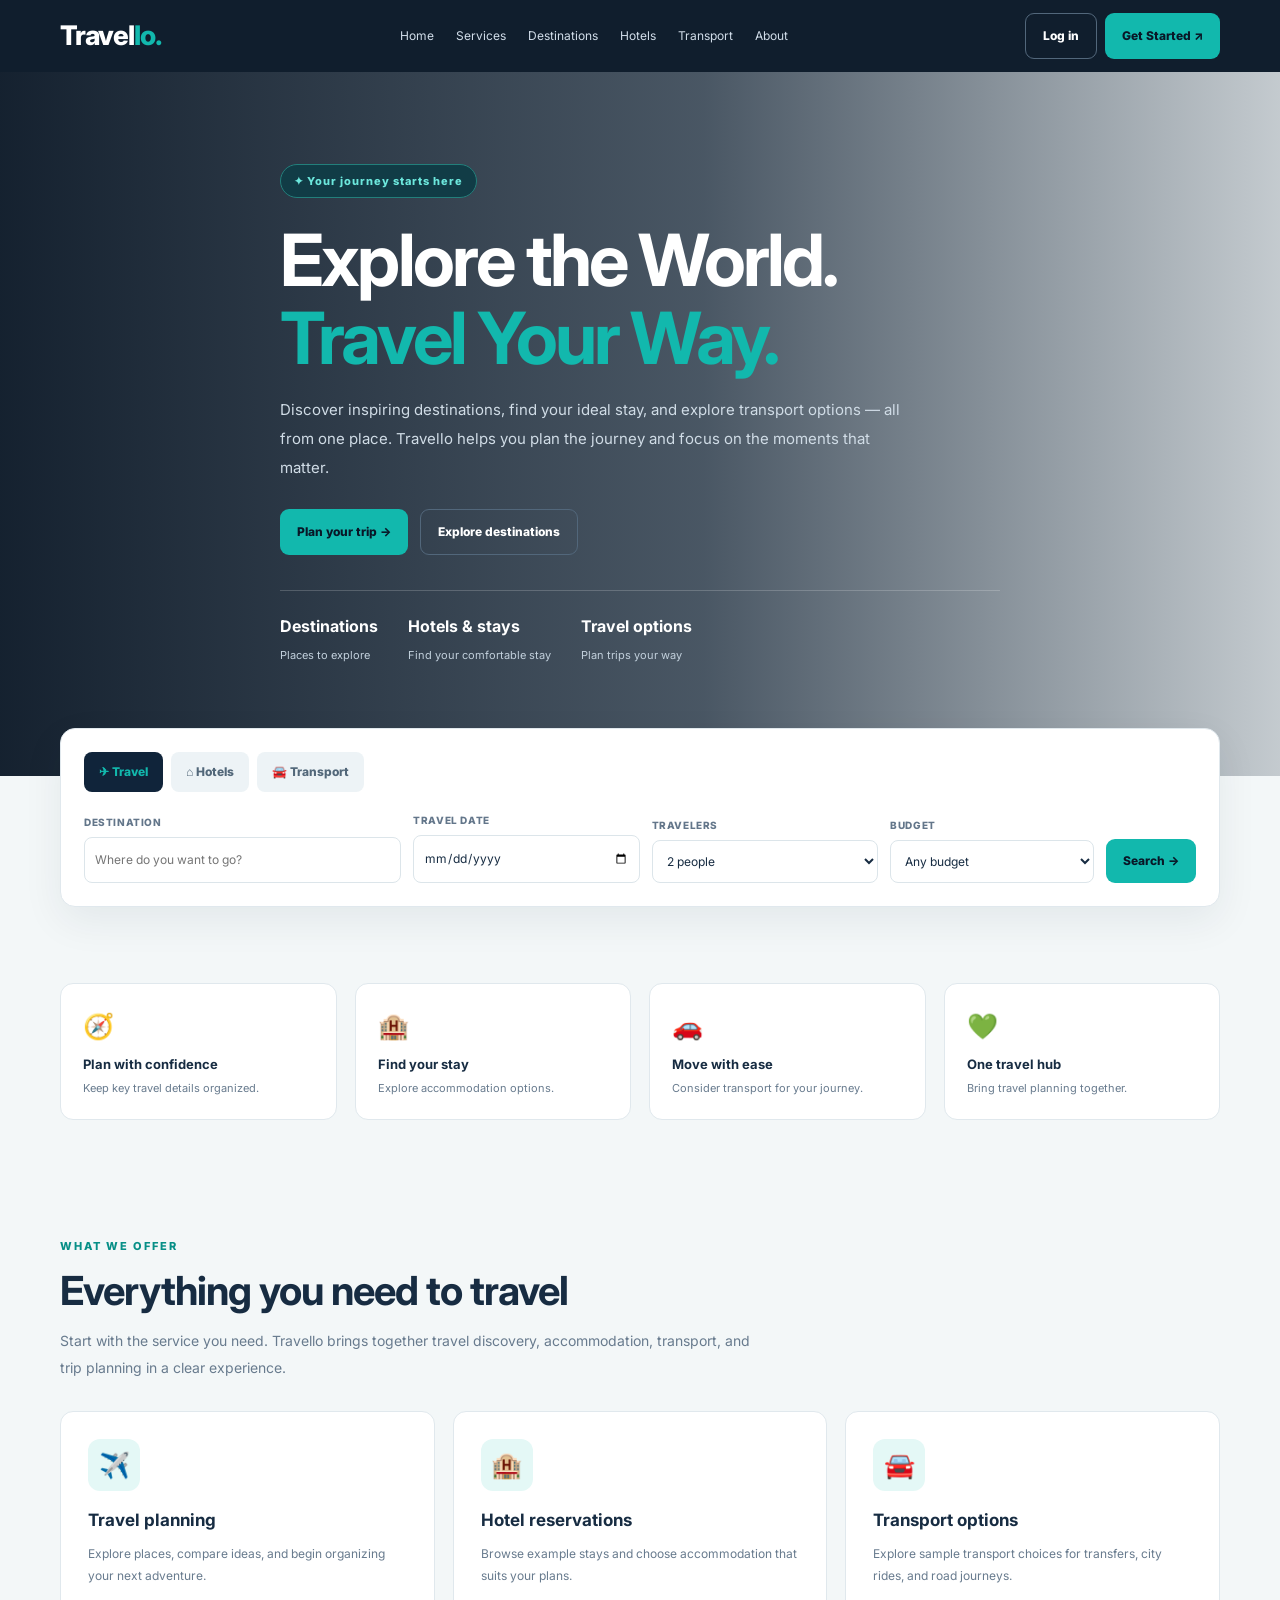
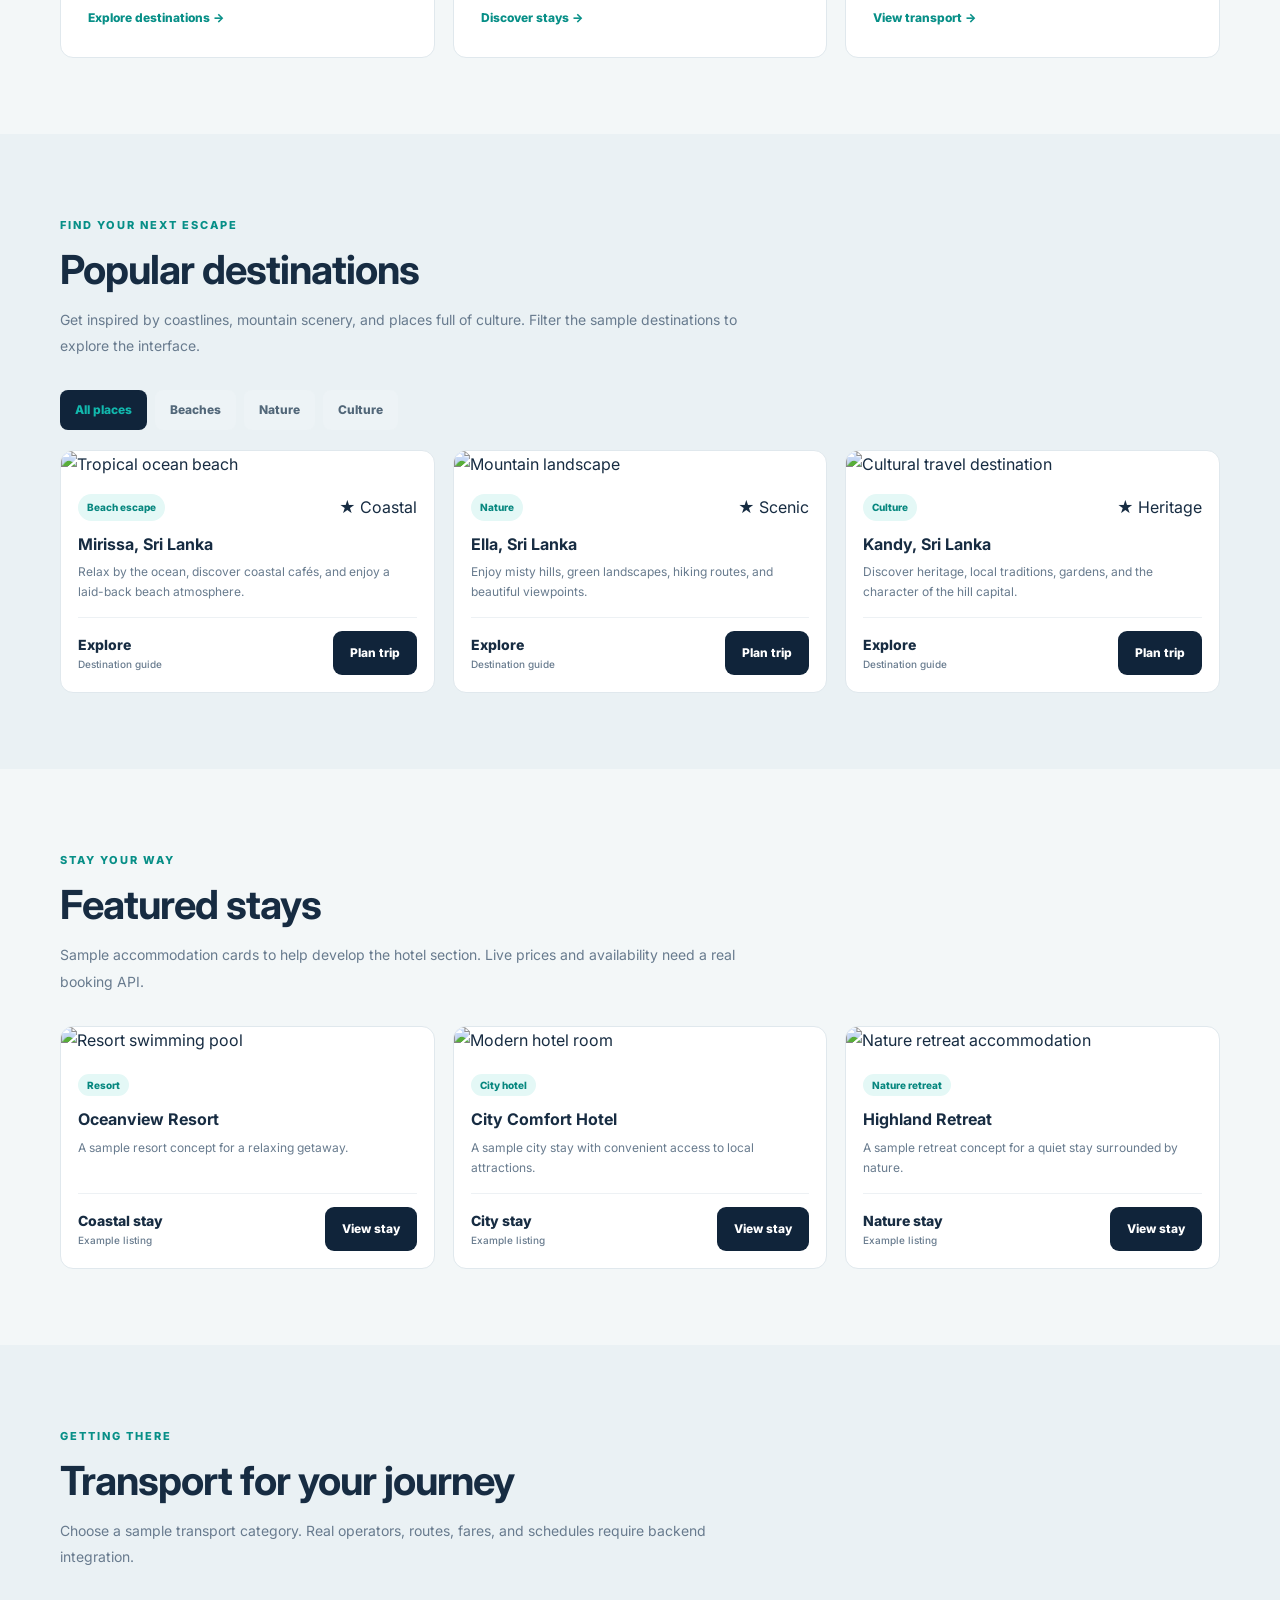
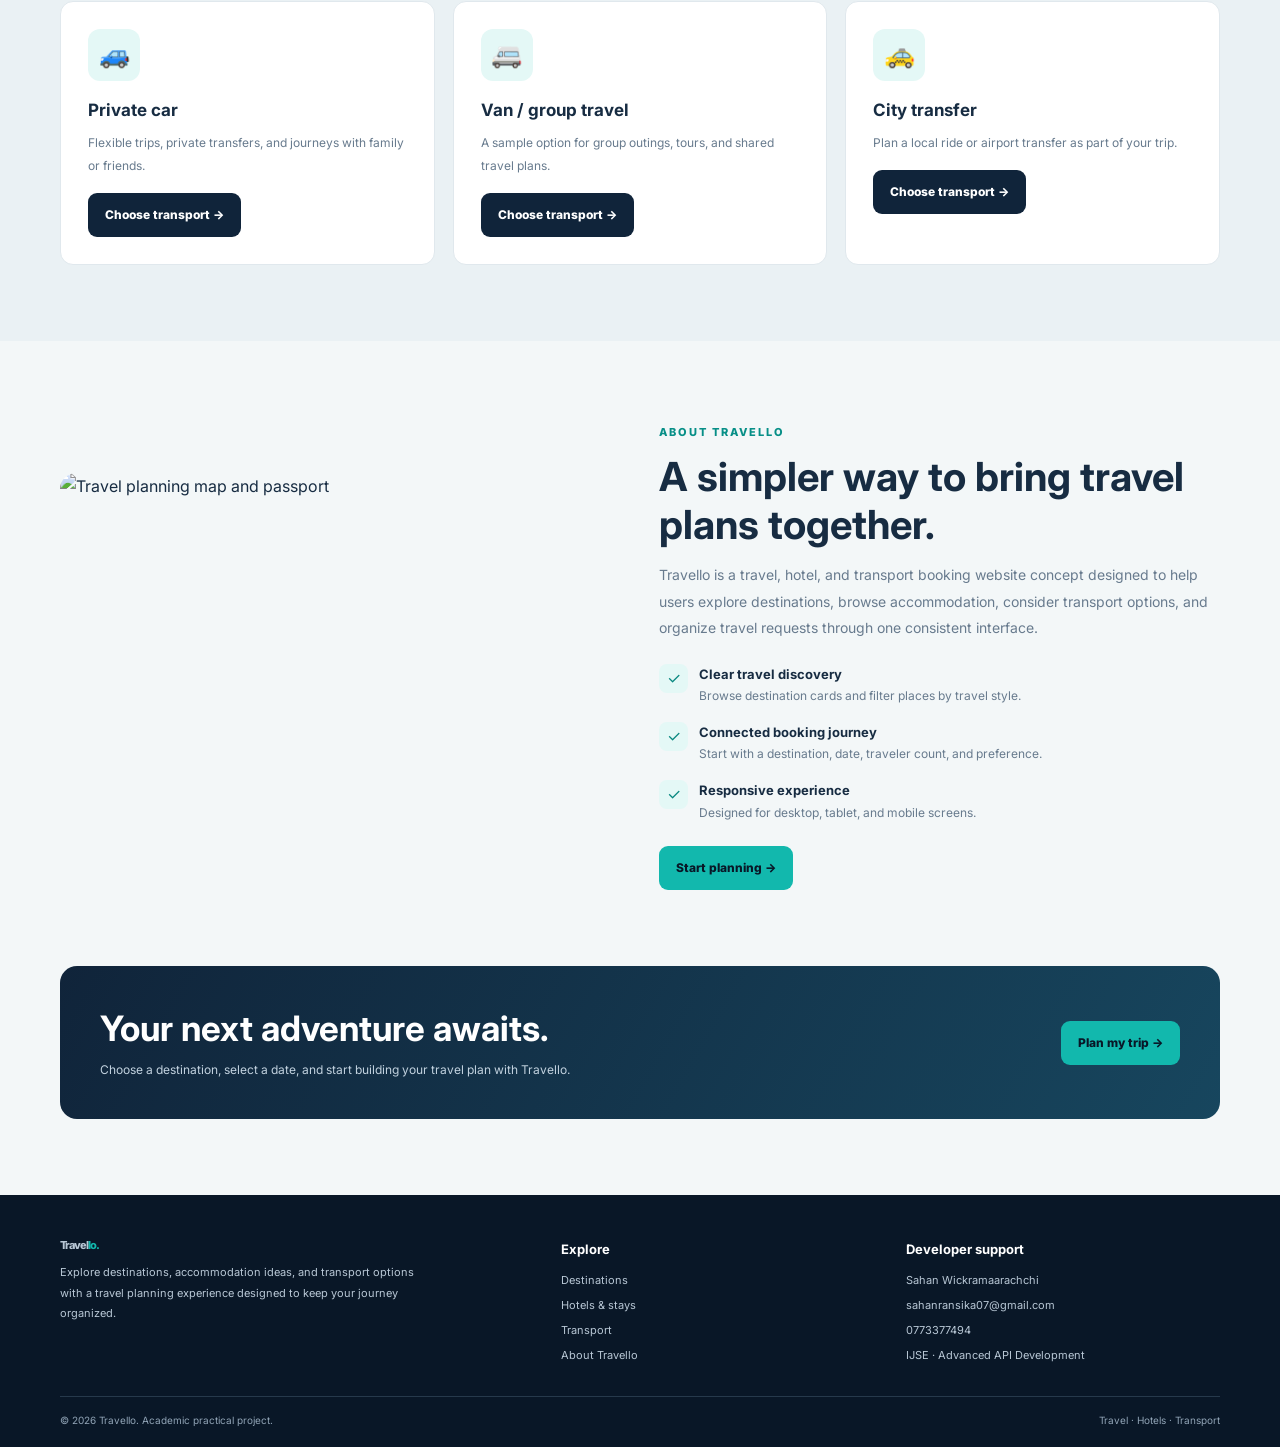
==== commit 303665fc: "Travello other html file and style file folder is deleted" ====
--- a/Frontend/index.html
+++ b/Frontend/index.html
@@ -1,271 +1,1400 @@
 <!DOCTYPE html>
 <html lang="en">
 <head>
-    <meta charset="UTF-8">
-    <meta name="viewport" content="width=device-width, initial-scale=1.0">
-    <title>Welcome to Travello</title>
-    <link rel="stylesheet" href="css/style.css">
+  <meta charset="utf-8">
+  <meta name="viewport" content="width=device-width, initial-scale=1">
+  <meta name="description" content="Travello travel, hotel and transport planning project">
+  <title>Travello | Explore Beyond Boundaries</title>
+  <link rel="preconnect" href="https://fonts.googleapis.com">
+  <link href="https://fonts.googleapis.com/css2?family=Inter:wght@400;500;600;700;800&display=swap" rel="stylesheet">
+  <style>
+    /* ---------- design tokens ---------- */
+    :root {
+      --navy: #10243a;
+      --dark: #091727;
+      --teal: #12b8ad;
+      --pale: #e4f8f6;
+      --bg: #f3f7f8;
+      --text: #172c42;
+      --muted: #687b8e;
+      --line: #e0e8ed;
+      --white: #fff;
+    }
+
+    /* ---------- reset & base ---------- */
+    * {
+      box-sizing: border-box;
+      margin: 0;
+      padding: 0;
+    }
+
+    html {
+      scroll-behavior: smooth;
+      scroll-padding-top: 85px;
+    }
+
+    body {
+      font-family: 'Inter', Arial, sans-serif;
+      color: var(--text);
+      background: var(--bg);
+      line-height: 1.65;
+    }
+
+    a {
+      text-decoration: none;
+      color: inherit;
+    }
+
+    button,
+    input,
+    select,
+    textarea {
+      font: inherit;
+    }
+
+    button {
+      cursor: pointer;
+    }
+
+    .container {
+      width: min(1160px, 92%);
+      margin: auto;
+    }
+
+    .section {
+      padding: 76px 0;
+    }
+
+    /* ---------- typography & shared ---------- */
+    .eyebrow {
+      font-size: 11px;
+      letter-spacing: 2px;
+      text-transform: uppercase;
+      font-weight: 800;
+      color: #078f87;
+    }
+
+    .head {
+      max-width: 700px;
+      margin-bottom: 30px;
+    }
+
+    .head h2 {
+      font-size: clamp(28px, 4vw, 40px);
+      letter-spacing: -1px;
+      line-height: 1.25;
+      margin: 9px 0 12px;
+    }
+
+    .head p,
+    .muted {
+      color: var(--muted);
+      font-size: 14px;
+      line-height: 1.9;
+    }
+
+    /* ---------- buttons ---------- */
+    .btn {
+      border: 0;
+      border-radius: 9px;
+      padding: 12px 17px;
+      display: inline-flex;
+      align-items: center;
+      justify-content: center;
+      gap: 7px;
+      font-size: 12px;
+      font-weight: 800;
+      transition: .2s;
+    }
+
+    .primary {
+      background: var(--teal);
+      color: var(--dark);
+    }
+
+    .primary:hover {
+      background: #4cddd2;
+      transform: translateY(-1px);
+    }
+
+    .outline {
+      border: 1px solid #52677b;
+      color: white;
+      background: transparent;
+    }
+
+    .darkbtn {
+      background: var(--navy);
+      color: white;
+    }
+
+    .btn:hover {
+      filter: brightness(1.05);
+    }
+
+    /* ---------- navbar ---------- */
+    .navbar {
+      position: sticky;
+      top: 0;
+      z-index: 20;
+      background: rgba(9, 23, 39, .97);
+      color: white;
+    }
+
+    .nav {
+      min-height: 72px;
+      display: flex;
+      align-items: center;
+      justify-content: space-between;
+      gap: 22px;
+    }
+
+    .logo {
+      font-size: 27px;
+      font-weight: 800;
+      letter-spacing: -1px;
+    }
+
+    .logo span {
+      color: var(--teal);
+    }
+
+    .links {
+      display: flex;
+      gap: 22px;
+      align-items: center;
+    }
+
+    .links a {
+      font-size: 12px;
+      color: #d2deea;
+    }
+
+    .links a:hover {
+      color: var(--teal);
+    }
+
+    .nav-actions {
+      display: flex;
+      gap: 8px;
+    }
+
+    .menu {
+      display: none;
+      background: none;
+      color: white;
+      border: 1px solid #52677b;
+      border-radius: 7px;
+      padding: 8px;
+    }
+
+    /* ---------- hero ---------- */
+    .hero {
+      padding: 92px 0 110px;
+      color: white;
+      background:
+        linear-gradient(90deg, rgba(7, 20, 35, .94), rgba(8, 25, 43, .72) 55%, rgba(8, 25, 43, .2)),
+        url('https://images.unsplash.com/photo-1501785888041-af3ef285b470?auto=format&fit=crop&w=1900&q=85') center/cover;
+    }
+
+    .hero-content {
+      max-width: 720px;
+    }
+
+    .pill {
+      display: inline-block;
+      border: 1px solid #237f7b;
+      background: #113c46;
+      color: #6ce7dc;
+      border-radius: 30px;
+      padding: 7px 13px;
+      font-size: 11px;
+      font-weight: 800;
+      letter-spacing: 1px;
+    }
+
+    .hero h1 {
+      font-size: clamp(42px, 6vw, 72px);
+      line-height: 1.08;
+      letter-spacing: -2.8px;
+      margin: 23px 0 18px;
+    }
+
+    .hero h1 span {
+      color: var(--teal);
+    }
+
+    .hero p {
+      max-width: 630px;
+      color: #d0dce6;
+      font-size: 15px;
+      line-height: 1.95;
+    }
+
+    .hero-buttons {
+      display: flex;
+      gap: 12px;
+      flex-wrap: wrap;
+      margin-top: 27px;
+    }
+
+    .stats {
+      display: flex;
+      gap: 30px;
+      flex-wrap: wrap;
+      margin-top: 35px;
+      padding-top: 22px;
+      border-top: 1px solid #ffffff30;
+    }
+
+    .stats strong {
+      display: block;
+      font-size: 16px;
+    }
+
+    .stats small {
+      color: #c2d0dc;
+      font-size: 11px;
+    }
+
+    /* ---------- booking panel ---------- */
+    .booking {
+      position: relative;
+      margin-top: -48px;
+      z-index: 2;
+    }
+
+    .panel {
+      padding: 23px;
+      background: white;
+      border: 1px solid var(--line);
+      border-radius: 15px;
+      box-shadow: 0 14px 40px #10243a12;
+    }
+
+    .tabs,
+    .filters {
+      display: flex;
+      gap: 8px;
+      flex-wrap: wrap;
+      margin-bottom: 20px;
+    }
+
+    .tab,
+    .filter {
+      border: 0;
+      border-radius: 8px;
+      background: #edf3f6;
+      color: #526779;
+      padding: 10px 15px;
+      font-size: 12px;
+      font-weight: 800;
+    }
+
+    .tab.active,
+    .filter.active {
+      background: var(--navy);
+      color: var(--teal);
+    }
+
+    .formgrid {
+      display: grid;
+      grid-template-columns: 1.4fr 1fr 1fr .9fr auto;
+      gap: 12px;
+      align-items: end;
+    }
+
+    .field label {
+      display: block;
+      font-size: 10px;
+      letter-spacing: .6px;
+      font-weight: 800;
+      color: #63768a;
+      margin-bottom: 7px;
+    }
+
+    .field input,
+    .field select,
+    .field textarea {
+      width: 100%;
+      min-width: 0;
+      border: 1px solid #dce5ea;
+      border-radius: 8px;
+      padding: 12px 10px;
+      background: #fff;
+      color: var(--text);
+      outline: none;
+      font-size: 12px;
+    }
+
+    .field input:focus,
+    .field select:focus,
+    .field textarea:focus {
+      border-color: var(--teal);
+      box-shadow: 0 0 0 3px #12b8ad1a;
+    }
+
+    .message {
+      margin-top: 14px;
+      background: var(--pale);
+      color: #087e76;
+      padding: 12px;
+      border-radius: 8px;
+      font-size: 12px;
+    }
+
+    /* ---------- quick / services / cards ---------- */
+    .quick,
+    .services,
+    .cards {
+      display: grid;
+      gap: 18px;
+    }
+
+    .quick {
+      grid-template-columns: repeat(4, 1fr);
+    }
+
+    .quick article,
+    .service,
+    .travelcard,
+    .tech {
+      background: #fff;
+      border: 1px solid var(--line);
+      border-radius: 13px;
+      padding: 22px;
+    }
+
+    .quick .ico,
+    .service .ico {
+      font-size: 25px;
+    }
+
+    .quick h3 {
+      font-size: 13px;
+      margin: 7px 0 3px;
+    }
+
+    .quick p {
+      font-size: 11px;
+      color: var(--muted);
+    }
+
+    .services {
+      grid-template-columns: repeat(3, 1fr);
+    }
+
+    .service {
+      padding: 27px;
+      transition: .2s;
+    }
+
+    .service:hover,
+    .travelcard:hover {
+      transform: translateY(-4px);
+      box-shadow: 0 12px 30px #10243a10;
+      border-color: var(--teal);
+    }
+
+    .service .ico {
+      display: grid;
+      place-items: center;
+      width: 52px;
+      height: 52px;
+      border-radius: 12px;
+      background: var(--pale);
+      margin-bottom: 15px;
+    }
+
+    .service h3 {
+      font-size: 17px;
+      margin-bottom: 8px;
+    }
+
+    .service p {
+      font-size: 12px;
+      color: var(--muted);
+      line-height: 1.9;
+      margin-bottom: 15px;
+    }
+
+    .textlink {
+      color: #078f87;
+      font-size: 12px;
+      font-weight: 800;
+    }
+
+    .soft {
+      background: #eaf1f4;
+    }
+
+    .cards {
+      grid-template-columns: repeat(3, 1fr);
+    }
+
+    .travelcard {
+      padding: 0;
+      overflow: hidden;
+      transition: .2s;
+    }
+
+    .travelcard img {
+      width: 100%;
+      height: 200px;
+      object-fit: cover;
+    }
+
+    .cardbody {
+      padding: 17px;
+    }
+
+    .cardtop,
+    .cardbottom {
+      display: flex;
+      align-items: center;
+      justify-content: space-between;
+      gap: 10px;
+    }
+
+    .tag {
+      background: var(--pale);
+      color: #07877f;
+      border-radius: 30px;
+      padding: 5px 9px;
+      font-size: 10px;
+      font-weight: 800;
+    }
+
+    .travelcard h3 {
+      font-size: 16px;
+      margin: 10px 0 5px;
+    }
+
+    .travelcard p {
+      font-size: 12px;
+      color: var(--muted);
+      min-height: 40px;
+    }
+
+    .cardbottom {
+      border-top: 1px solid #edf1f4;
+      padding-top: 13px;
+      margin-top: 15px;
+    }
+
+    .price {
+      font-size: 14px;
+      font-weight: 800;
+    }
+
+    .price small {
+      display: block;
+      font-size: 10px;
+      color: var(--muted);
+      font-weight: 500;
+    }
+
+    /* ---------- split / about ---------- */
+    .split {
+      display: grid;
+      grid-template-columns: 1fr 1fr;
+      gap: 38px;
+      align-items: center;
+    }
+
+    .split img {
+      width: 100%;
+      height: 360px;
+      object-fit: cover;
+      border-radius: 16px;
+    }
+
+    .features {
+      display: grid;
+      gap: 14px;
+      margin: 22px 0;
+    }
+
+    .feature {
+      display: flex;
+      gap: 11px;
+    }
+
+    .check {
+      background: var(--pale);
+      color: #07877f;
+      width: 29px;
+      height: 29px;
+      border-radius: 8px;
+      display: grid;
+      place-items: center;
+      flex-shrink: 0;
+    }
+
+    .feature h3 {
+      font-size: 13px;
+    }
+
+    .feature p {
+      font-size: 12px;
+      color: var(--muted);
+    }
+
+    /* ---------- CTA / footer ---------- */
+    .cta {
+      padding: 40px;
+      background: linear-gradient(120deg, var(--navy), #17465e);
+      color: white;
+      border-radius: 17px;
+      display: flex;
+      align-items: center;
+      justify-content: space-between;
+      gap: 24px;
+    }
+
+    .cta h2 {
+      font-size: clamp(25px, 4vw, 35px);
+      line-height: 1.3;
+      margin-bottom: 8px;
+    }
+
+    .cta p {
+      font-size: 12px;
+      color: #c2d2df;
+      max-width: 560px;
+    }
+
+    footer {
+      background: var(--dark);
+      color: white;
+      padding: 34px 0 18px;
+    }
+
+    .footgrid {
+      display: grid;
+      grid-template-columns: 1.5fr 1fr 1fr;
+      gap: 30px;
+      padding-bottom: 25px;
+    }
+
+    .footgrid p,
+    .footgrid a {
+      display: block;
+      font-size: 11px;
+      color: #b8c7d5;
+      margin: 7px 0;
+    }
+
+    .footgrid h3 {
+      font-size: 13px;
+      margin: 10px 0;
+    }
+
+    .footabout {
+      max-width: 370px;
+      line-height: 1.9;
+    }
+
+    .footbottom {
+      border-top: 1px solid #26394b;
+      padding-top: 15px;
+      display: flex;
+      justify-content: space-between;
+      flex-wrap: wrap;
+      gap: 10px;
+      color: #91a4b6;
+      font-size: 10px;
+    }
+
+    /* ---------- modal & toast ---------- */
+    .modal {
+      display: none;
+      position: fixed;
+      inset: 0;
+      z-index: 100;
+      background: #04101dc9;
+      align-items: center;
+      justify-content: center;
+      padding: 18px;
+    }
+
+    .modal.open {
+      display: flex;
+    }
+
+    .modalbox {
+      background: white;
+      border-radius: 15px;
+      width: min(510px, 100%);
+      max-height: 90vh;
+      overflow: auto;
+    }
+
+    .modalhead {
+      display: flex;
+      justify-content: space-between;
+      align-items: center;
+      padding: 18px 22px;
+      border-bottom: 1px solid var(--line);
+    }
+
+    .modalhead h2 {
+      font-size: 18px;
+    }
+
+    .close {
+      border: 0;
+      background: #edf3f6;
+      border-radius: 7px;
+      width: 31px;
+      height: 31px;
+      font-size: 20px;
+    }
+
+    .modalbody {
+      padding: 22px;
+    }
+
+    .modalform {
+      display: grid;
+      gap: 13px;
+    }
+
+    .note {
+      font-size: 10px;
+      color: var(--muted);
+      line-height: 1.8;
+    }
+
+    .toast {
+      position: fixed;
+      right: 18px;
+      bottom: 18px;
+      z-index: 120;
+      display: none;
+      max-width: calc(100% - 36px);
+      padding: 13px 17px;
+      background: var(--navy);
+      color: white;
+      border-left: 4px solid var(--teal);
+      border-radius: 8px;
+      box-shadow: 0 10px 25px #10243a22;
+      font-size: 12px;
+    }
+
+    .toast.show {
+      display: block;
+    }
+
+    /* ---------- responsive ---------- */
+    @media (max-width: 980px) {
+      .formgrid {
+        grid-template-columns: repeat(3, minmax(0, 1fr));
+      }
+
+      .quick {
+        grid-template-columns: repeat(2, 1fr);
+      }
+
+      .cards {
+        grid-template-columns: repeat(2, 1fr);
+      }
+
+      .links {
+        gap: 12px;
+      }
+
+      .links a {
+        font-size: 11px;
+      }
+    }
+
+    @media (max-width: 720px) {
+      .nav {
+        flex-wrap: wrap;
+        padding: 12px 0;
+      }
+
+      .menu {
+        display: block;
+      }
+
+      .nav-actions {
+        margin-left: auto;
+      }
+
+      .nav-actions .outline {
+        display: none;
+      }
+
+      .links {
+        display: none;
+        order: 5;
+        width: 100%;
+        flex-direction: column;
+        align-items: flex-start;
+        padding: 8px 0;
+      }
+
+      .links.open {
+        display: flex;
+      }
+
+      .hero {
+        padding: 65px 0 85px;
+      }
+
+      .hero h1 {
+        letter-spacing: -1.4px;
+      }
+
+      .hero p {
+        font-size: 13px;
+      }
+
+      .section {
+        padding: 60px 0;
+      }
+
+      .formgrid {
+        grid-template-columns: 1fr 1fr;
+      }
+
+      .formgrid .field:first-child {
+        grid-column: 1 / -1;
+      }
+
+      .services,
+      .cards,
+      .split {
+        grid-template-columns: 1fr;
+      }
+
+      .split img {
+        height: 270px;
+      }
+
+      .cta {
+        align-items: flex-start;
+        flex-direction: column;
+        padding: 27px;
+      }
+
+      .footgrid {
+        grid-template-columns: 1fr 1fr;
+      }
+
+      .footabout {
+        grid-column: 1 / -1;
+      }
+    }
+
+    @media (max-width: 420px) {
+      .hero h1 {
+        font-size: 41px;
+      }
+
+      .hero-buttons .btn {
+        width: 100%;
+      }
+
+      .stats {
+        gap: 17px;
+      }
+
+      .formgrid {
+        grid-template-columns: 1fr;
+      }
+
+      .formgrid .field:first-child {
+        grid-column: auto;
+      }
+
+      .quick {
+        gap: 9px;
+      }
+
+      .quick article {
+        padding: 14px;
+      }
+
+      .tabs {
+        gap: 5px;
+      }
+
+      .tab {
+        padding: 9px 11px;
+      }
+
+      .footgrid {
+        grid-template-columns: 1fr;
+      }
+
+      .footabout {
+        grid-column: auto;
+      }
+
+      .footbottom {
+        flex-direction: column;
+      }
+    }
+  </style>
 </head>
 <body>
 
-<header class="navbar">
-    <div class="container nav-content">
-        <a href="index.html" class="logo">Travel<span>lo.</span></a>
-
-        <nav>
-            <a href="index.html" class="active">Home</a>
-            <a href="planner.html">Trip Planner</a>
-            <a href="destination.html">Destinations</a>
-            <a href="bookings.html">My Bookings</a>
-            <a href="admin.html">Admin</a>
-        </nav>
-
-        <a href="planner.html" class="btn btn-primary">Plan a Trip ↗</a>
+  <!-- ======================== NAVBAR ======================== -->
+  <header class="navbar">
+    <div class="container nav">
+      <a class="logo" href="#home">Travel<span>lo.</span></a>
+      <button class="menu" id="menuToggle" aria-label="Toggle navigation" aria-expanded="false">☰</button>
+      <nav class="links" id="navLinks">
+        <a href="#home">Home</a>
+        <a href="#services">Services</a>
+        <a href="#destinations">Destinations</a>
+        <a href="#hotels">Hotels</a>
+        <a href="#transport">Transport</a>
+        <a href="#about">About</a>
+      </nav>
+      <div class="nav-actions">
+        <button class="btn outline" data-account="login">Log in</button>
+        <button class="btn primary" data-account="signup">Get Started ↗</button>
+      </div>
     </div>
-</header>
-
-<main>
-    <section class="hero">
-        <div class="container hero-content">
-            <span class="badge">YOUR JOURNEY STARTS HERE</span>
-
-            <h1>
-                Welcome to<br>
-                <span>Travello.</span>
-            </h1>
-
-            <p>
-                Discover amazing destinations, explore comfortable hotels,
-                and find transport options for your next adventure.
-                Everything you need to plan your journey starts here.
-            </p>
-
-            <div class="hero-buttons">
-                <a href="planner.html" class="btn btn-primary">
-                    Start Planning →
-                </a>
-
-                <a href="destination.html" class="btn btn-outline">
-                    Explore Destinations
-                </a>
+  </header>
+
+  <main>
+    <!-- ======================== HERO ======================== -->
+    <section class="hero" id="home">
+      <div class="container hero-content">
+        <span class="pill">✦ Your journey starts here</span>
+        <h1>Explore the World.<br><span>Travel Your Way.</span></h1>
+        <p>Discover inspiring destinations, find your ideal stay, and explore transport options — all from one place. Travello helps you plan the journey and focus on the moments that matter.</p>
+        <div class="hero-buttons">
+          <a class="btn primary" href="#booking">Plan your trip →</a>
+          <a class="btn outline" href="#destinations">Explore destinations</a>
+        </div>
+        <div class="stats">
+          <div><strong>Destinations</strong><small>Places to explore</small></div>
+          <div><strong>Hotels &amp; stays</strong><small>Find your comfortable stay</small></div>
+          <div><strong>Travel options</strong><small>Plan trips your way</small></div>
+        </div>
+      </div>
+    </section>
+
+    <!-- ======================== BOOKING PANEL ======================== -->
+    <section class="booking">
+      <div class="container">
+        <div class="panel" id="booking">
+          <div class="tabs">
+            <button class="tab active" data-type="travel">✈ Travel</button>
+            <button class="tab" data-type="hotel">⌂ Hotels</button>
+            <button class="tab" data-type="transport">🚘 Transport</button>
+          </div>
+          <form class="formgrid" id="searchForm">
+            <div class="field">
+              <label id="placeLabel" for="place">DESTINATION</label>
+              <input id="place" placeholder="Where do you want to go?" required>
             </div>
-
-            <div class="hero-stats">
-                <div>
-                    <h3>01</h3>
-                    <p>Choose a destination</p>
-                </div>
-                <div>
-                    <h3>02</h3>
-                    <p>Plan your stay</p>
-                </div>
-                <div>
-                    <h3>03</h3>
-                    <p>Enjoy your journey</p>
-                </div>
+            <div class="field">
+              <label id="dateLabel" for="date">TRAVEL DATE</label>
+              <input id="date" type="date" required>
             </div>
-        </div>
+            <div class="field">
+              <label id="peopleLabel" for="people">TRAVELERS</label>
+              <select id="people">
+                <option>1 person</option>
+                <option selected>2 people</option>
+                <option>3 people</option>
+                <option>4 people</option>
+                <option>5+ people</option>
+              </select>
+            </div>
+            <div class="field">
+              <label for="budget">BUDGET</label>
+              <select id="budget">
+                <option>Any budget</option>
+                <option>Budget friendly</option>
+                <option>Comfort</option>
+                <option>Premium</option>
+              </select>
+            </div>
+            <button class="btn primary" type="submit">Search →</button>
+          </form>
+          <div class="message" id="searchMessage" role="status" hidden></div>
+        </div>
+      </div>
     </section>
 
-    <section class="section">
-        <div class="container">
-            <div class="section-heading">
-                <span class="section-label">OUR SERVICES</span>
-                <h2>Everything for your next trip</h2>
-                <p>Plan your journey with our travel services.</p>
+    <!-- ======================== QUICK FEATURES ======================== -->
+    <section class="section" style="padding-bottom:35px">
+      <div class="container quick">
+        <article><div class="ico">🧭</div><h3>Plan with confidence</h3><p>Keep key travel details organized.</p></article>
+        <article><div class="ico">🏨</div><h3>Find your stay</h3><p>Explore accommodation options.</p></article>
+        <article><div class="ico">🚗</div><h3>Move with ease</h3><p>Consider transport for your journey.</p></article>
+        <article><div class="ico">💚</div><h3>One travel hub</h3><p>Bring travel planning together.</p></article>
+      </div>
+    </section>
+
+    <!-- ======================== SERVICES ======================== -->
+    <section class="section" id="services">
+      <div class="container">
+        <div class="head">
+          <span class="eyebrow">What we offer</span>
+          <h2>Everything you need to travel</h2>
+          <p>Start with the service you need. Travello brings together travel discovery, accommodation, transport, and trip planning in a clear experience.</p>
+        </div>
+        <div class="services">
+          <article class="service">
+            <div class="ico">✈️</div>
+            <h3>Travel planning</h3>
+            <p>Explore places, compare ideas, and begin organizing your next adventure.</p>
+            <a class="textlink" href="#destinations">Explore destinations →</a>
+          </article>
+          <article class="service">
+            <div class="ico">🏨</div>
+            <h3>Hotel reservations</h3>
+            <p>Browse example stays and choose accommodation that suits your plans.</p>
+            <a class="textlink" href="#hotels">Discover stays →</a>
+          </article>
+          <article class="service">
+            <div class="ico">🚘</div>
+            <h3>Transport options</h3>
+            <p>Explore sample transport choices for transfers, city rides, and road journeys.</p>
+            <a class="textlink" href="#transport">View transport →</a>
+          </article>
+        </div>
+      </div>
+    </section>
+
+    <!-- ======================== DESTINATIONS ======================== -->
+    <section class="section soft" id="destinations">
+      <div class="container">
+        <div class="head">
+          <span class="eyebrow">Find your next escape</span>
+          <h2>Popular destinations</h2>
+          <p>Get inspired by coastlines, mountain scenery, and places full of culture. Filter the sample destinations to explore the interface.</p>
+        </div>
+        <div class="filters" id="filters">
+          <button class="filter active" data-filter="all">All places</button>
+          <button class="filter" data-filter="beach">Beaches</button>
+          <button class="filter" data-filter="nature">Nature</button>
+          <button class="filter" data-filter="culture">Culture</button>
+        </div>
+        <div class="cards" id="destinationCards">
+          <article class="travelcard" data-category="beach">
+            <img src="https://images.unsplash.com/photo-1500375592092-40eb2168fd21?auto=format&fit=crop&w=900&q=80" alt="Tropical ocean beach" loading="lazy">
+            <div class="cardbody">
+              <div class="cardtop"><span class="tag">Beach escape</span><span>★ Coastal</span></div>
+              <h3>Mirissa, Sri Lanka</h3>
+              <p>Relax by the ocean, discover coastal cafés, and enjoy a laid-back beach atmosphere.</p>
+              <div class="cardbottom">
+                <span class="price">Explore<small>Destination guide</small></span>
+                <button class="btn darkbtn" data-plan="Mirissa, Sri Lanka">Plan trip</button>
+              </div>
             </div>
-
-            <div class="grid-3">
-                <div class="card">
-                    <div class="card-icon">⌖</div>
-                    <h3>Destinations</h3>
-                    <p>
-                        Discover beautiful destinations and find inspiration
-                        for your next adventure.
-                    </p>
-                    <a href="destination.html" class="text-link">
-                        Explore places →
-                    </a>
-                </div>
-
-                <div class="card">
-                    <div class="card-icon">⌂</div>
-                    <h3>Hotel Booking</h3>
-                    <p>
-                        Explore accommodation options for comfortable and
-                        memorable stays.
-                    </p>
-                    <a href="planner.html#hotels" class="text-link">
-                        Explore hotels →
-                    </a>
-                </div>
-
-                <div class="card">
-                    <div class="card-icon">↗</div>
-                    <h3>Transport Booking</h3>
-                    <p>
-                        Choose suitable transport options for individuals,
-                        families, and groups.
-                    </p>
-                    <a href="planner.html#transport" class="text-link">
-                        Explore transport →
-                    </a>
-                </div>
+          </article>
+          <article class="travelcard" data-category="nature">
+            <img src="https://images.unsplash.com/photo-1464822759023-fed622ff2c3b?auto=format&fit=crop&w=900&q=80" alt="Mountain landscape" loading="lazy">
+            <div class="cardbody">
+              <div class="cardtop"><span class="tag">Nature</span><span>★ Scenic</span></div>
+              <h3>Ella, Sri Lanka</h3>
+              <p>Enjoy misty hills, green landscapes, hiking routes, and beautiful viewpoints.</p>
+              <div class="cardbottom">
+                <span class="price">Explore<small>Destination guide</small></span>
+                <button class="btn darkbtn" data-plan="Ella, Sri Lanka">Plan trip</button>
+              </div>
             </div>
-        </div>
+          </article>
+          <article class="travelcard" data-category="culture">
+            <img src="https://images.unsplash.com/photo-1546708973-b339540b5162?auto=format&fit=crop&w=900&q=80" alt="Cultural travel destination" loading="lazy">
+            <div class="cardbody">
+              <div class="cardtop"><span class="tag">Culture</span><span>★ Heritage</span></div>
+              <h3>Kandy, Sri Lanka</h3>
+              <p>Discover heritage, local traditions, gardens, and the character of the hill capital.</p>
+              <div class="cardbottom">
+                <span class="price">Explore<small>Destination guide</small></span>
+                <button class="btn darkbtn" data-plan="Kandy, Sri Lanka">Plan trip</button>
+              </div>
+            </div>
+          </article>
+        </div>
+      </div>
     </section>
 
-    <section class="section section-light">
-        <div class="container">
-            <div class="section-heading">
-                <span class="section-label">TRAVEL INSPIRATION</span>
-                <h2>Explore beautiful places</h2>
-                <p>Start planning your next Sri Lankan adventure.</p>
+    <!-- ======================== HOTELS ======================== -->
+    <section class="section" id="hotels">
+      <div class="container">
+        <div class="head">
+          <span class="eyebrow">Stay your way</span>
+          <h2>Featured stays</h2>
+          <p>Sample accommodation cards to help develop the hotel section. Live prices and availability need a real booking API.</p>
+        </div>
+        <div class="cards">
+          <article class="travelcard">
+            <img src="https://images.unsplash.com/photo-1566073771259-6a8506099945?auto=format&fit=crop&w=900&q=80" alt="Resort swimming pool" loading="lazy">
+            <div class="cardbody">
+              <span class="tag">Resort</span>
+              <h3>Oceanview Resort</h3>
+              <p>A sample resort concept for a relaxing getaway.</p>
+              <div class="cardbottom">
+                <span class="price">Coastal stay<small>Example listing</small></span>
+                <button class="btn darkbtn" data-request="hotel" data-item="Oceanview Resort">View stay</button>
+              </div>
             </div>
-
-            <div class="grid-3">
-                <div class="destination-card">
-                    <img
-                        src="https://images.unsplash.com/photo-1500375592092-40eb2168fd21?auto=format&fit=crop&w=900&q=80"
-                        alt="Beautiful beach"
-                    >
-                    <div class="card-body">
-                        <span class="tag">BEACH</span>
-                        <h3>Mirissa</h3>
-                        <p>Beautiful beaches and relaxing coastal scenery.</p>
-                        <a href="planner.html?destination=Mirissa" class="text-link">
-                            Plan a trip →
-                        </a>
-                    </div>
-                </div>
-
-                <div class="destination-card">
-                    <img
-                        src="https://images.unsplash.com/photo-1464822759023-fed622ff2c3b?auto=format&fit=crop&w=900&q=80"
-                        alt="Mountain scenery"
-                    >
-                    <div class="card-body">
-                        <span class="tag">NATURE</span>
-                        <h3>Ella</h3>
-                        <p>Mountains, waterfalls, and beautiful hiking trails.</p>
-                        <a href="planner.html?destination=Ella" class="text-link">
-                            Plan a trip →
-                        </a>
-                    </div>
-                </div>
-
-                <div class="destination-card">
-                    <img
-                        src="https://images.unsplash.com/photo-1546708973-b339540b5162?auto=format&fit=crop&w=900&q=80"
-                        alt="Historic destination"
-                    >
-                    <div class="card-body">
-                        <span class="tag">CULTURE</span>
-                        <h3>Kandy</h3>
-                        <p>Discover heritage, culture, and local experiences.</p>
-                        <a href="planner.html?destination=Kandy" class="text-link">
-                            Plan a trip →
-                        </a>
-                    </div>
-                </div>
+          </article>
+          <article class="travelcard">
+            <img src="https://images.unsplash.com/photo-1611892440504-42a792e24d32?auto=format&fit=crop&w=900&q=80" alt="Modern hotel room" loading="lazy">
+            <div class="cardbody">
+              <span class="tag">City hotel</span>
+              <h3>City Comfort Hotel</h3>
+              <p>A sample city stay with convenient access to local attractions.</p>
+              <div class="cardbottom">
+                <span class="price">City stay<small>Example listing</small></span>
+                <button class="btn darkbtn" data-request="hotel" data-item="City Comfort Hotel">View stay</button>
+              </div>
             </div>
-        </div>
+          </article>
+          <article class="travelcard">
+            <img src="https://images.unsplash.com/photo-1445019980597-93fa8acb246c?auto=format&fit=crop&w=900&q=80" alt="Nature retreat accommodation" loading="lazy">
+            <div class="cardbody">
+              <span class="tag">Nature retreat</span>
+              <h3>Highland Retreat</h3>
+              <p>A sample retreat concept for a quiet stay surrounded by nature.</p>
+              <div class="cardbottom">
+                <span class="price">Nature stay<small>Example listing</small></span>
+                <button class="btn darkbtn" data-request="hotel" data-item="Highland Retreat">View stay</button>
+              </div>
+            </div>
+          </article>
+        </div>
+      </div>
     </section>
 
-    <section class="section">
-        <div class="container">
-            <div class="cta-panel">
-                <div>
-                    <span class="section-label">YOUR NEXT ADVENTURE</span>
-                    <h2>Make a plan. Make memories.</h2>
-                    <p>Start creating your travel plan with Travello.</p>
-                </div>
-                <a href="planner.html" class="btn btn-primary">
-                    Plan My Trip →
-                </a>
+    <!-- ======================== TRANSPORT ======================== -->
+    <section class="section soft" id="transport">
+      <div class="container">
+        <div class="head">
+          <span class="eyebrow">Getting there</span>
+          <h2>Transport for your journey</h2>
+          <p>Choose a sample transport category. Real operators, routes, fares, and schedules require backend integration.</p>
+        </div>
+        <div class="services">
+          <article class="service">
+            <div class="ico">🚙</div>
+            <h3>Private car</h3>
+            <p>Flexible trips, private transfers, and journeys with family or friends.</p>
+            <button class="btn darkbtn" data-request="transport" data-item="Private car">Choose transport →</button>
+          </article>
+          <article class="service">
+            <div class="ico">🚐</div>
+            <h3>Van / group travel</h3>
+            <p>A sample option for group outings, tours, and shared travel plans.</p>
+            <button class="btn darkbtn" data-request="transport" data-item="Van / group travel">Choose transport →</button>
+          </article>
+          <article class="service">
+            <div class="ico">🚕</div>
+            <h3>City transfer</h3>
+            <p>Plan a local ride or airport transfer as part of your trip.</p>
+            <button class="btn darkbtn" data-request="transport" data-item="City transfer">Choose transport →</button>
+          </article>
+        </div>
+      </div>
+    </section>
+
+    <!-- ======================== ABOUT ======================== -->
+    <section class="section" id="about">
+      <div class="container split">
+        <img src="https://images.unsplash.com/photo-1488646953014-85cb44e25828?auto=format&fit=crop&w=1200&q=85" alt="Travel planning map and passport" loading="lazy">
+        <div>
+          <span class="eyebrow">About Travello</span>
+          <h2 style="font-size:clamp(28px,4vw,40px);line-height:1.2;margin:10px 0 13px">A simpler way to bring travel plans together.</h2>
+          <p class="muted">Travello is a travel, hotel, and transport booking website concept designed to help users explore destinations, browse accommodation, consider transport options, and organize travel requests through one consistent interface.</p>
+          <div class="features">
+            <div class="feature">
+              <div class="check">✓</div>
+              <div><h3>Clear travel discovery</h3><p class="muted">Browse destination cards and filter places by travel style.</p></div>
             </div>
-        </div>
+            <div class="feature">
+              <div class="check">✓</div>
+              <div><h3>Connected booking journey</h3><p class="muted">Start with a destination, date, traveler count, and preference.</p></div>
+            </div>
+            <div class="feature">
+              <div class="check">✓</div>
+              <div><h3>Responsive experience</h3><p class="muted">Designed for desktop, tablet, and mobile screens.</p></div>
+            </div>
+          </div>
+          <a class="btn primary" href="#booking">Start planning →</a>
+        </div>
+      </div>
     </section>
 
-    <section class="section section-light">
-        <div class="container about-grid">
-            <div>
-                <span class="section-label">ABOUT THIS PROJECT</span>
-                <h2>Travello Travel & Booking System</h2>
-
-                <p>
-                    Travello is a travel planning and booking website
-                    developed as a practical project for the Advanced API
-                    Development module at IJSE.
-                </p>
-
-                <p>
-                    The project demonstrates a frontend interface for
-                    destination discovery, trip planning, hotel selection,
-                    transport preferences, and booking management.
-                </p>
-
-                <p>
-                    This version is a static frontend. Backend API
-                    integration and permanent database storage can be
-                    implemented separately.
-                </p>
-            </div>
-
-            <div class="contact-card">
-                <h3>Developer Information</h3>
-
-                <p><strong>Name:</strong> Sahan Wickramaarachchi</p>
-
-                <p>
-                    <strong>Email:</strong>
-                    <a href="mailto:sahanransika07@gmail.com">
-                        sahanransika07@gmail.com
-                    </a>
-                </p>
-
-                <p>
-                    <strong>Contact:</strong>
-                    <a href="tel:0773377494">0773377494</a>
-                </p>
-
-                <p><strong>Institute:</strong> IJSE</p>
-
-                <p><strong>Module:</strong> Advanced API Development</p>
-            </div>
-        </div>
+    <!-- ======================== CTA ======================== -->
+    <section class="section" style="padding-top:0">
+      <div class="container cta">
+        <div>
+          <h2>Your next adventure awaits.</h2>
+          <p>Choose a destination, select a date, and start building your travel plan with Travello.</p>
+        </div>
+        <a class="btn primary" href="#booking">Plan my trip →</a>
+      </div>
     </section>
-</main>
-
-<footer class="footer">
-    <div class="container footer-content">
+  </main>
+
+  <!-- ======================== FOOTER ======================== -->
+  <footer id="contact">
+    <div class="container">
+      <div class="footgrid">
         <div>
-            <a href="index.html" class="logo">Travel<span>lo.</span></a>
-            <p>Explore more. Plan better. Travel your way.</p>
-        </div>
-
+          <a class="logo" href="#home">Travel<span>lo.</span></a>
+          <p class="footabout">Explore destinations, accommodation ideas, and transport options with a travel planning experience designed to keep your journey organized.</p>
+        </div>
         <div>
-            <h4>Quick Links</h4>
-            <a href="planner.html">Trip Planner</a>
-            <a href="destination.html">Destinations</a>
-            <a href="bookings.html">My Bookings</a>
-        </div>
-
+          <h3>Explore</h3>
+          <a href="#destinations">Destinations</a>
+          <a href="#hotels">Hotels &amp; stays</a>
+          <a href="#transport">Transport</a>
+          <a href="#about">About Travello</a>
+        </div>
         <div>
-            <h4>Contact</h4>
-            <a href="mailto:sahanransika07@gmail.com">
-                sahanransika07@gmail.com
-            </a>
-            <a href="tel:0773377494">0773377494</a>
-        </div>
+          <h3>Developer support</h3>
+          <p>Sahan Wickramaarachchi</p>
+          <a href="mailto:sahanransika07@gmail.com">sahanransika07@gmail.com</a>
+          <a href="tel:0773377494">0773377494</a>
+          <p>IJSE · Advanced API Development</p>
+        </div>
+      </div>
+      <div class="footbottom">
+        <span>© <span id="year"></span> Travello. Academic practical project.</span>
+        <span>Travel · Hotels · Transport</span>
+      </div>
     </div>
-
-    <div class="container copyright">
-        © <span id="year"></span> Travello |
-        IJSE Advanced API Development
+  </footer>
+
+  <!-- ======================== REQUEST MODAL ======================== -->
+  <div class="modal" id="requestModal" role="dialog" aria-modal="true" aria-labelledby="requestTitle">
+    <div class="modalbox">
+      <div class="modalhead">
+        <h2 id="requestTitle">Start a travel request</h2>
+        <button class="close" data-close aria-label="Close">×</button>
+      </div>
+      <div class="modalbody">
+        <form class="modalform" id="requestForm">
+          <div class="field">
+            <label for="requestType">REQUEST TYPE</label>
+            <select id="requestType">
+              <option value="travel">Travel plan</option>
+              <option value="hotel">Hotel stay</option>
+              <option value="transport">Transport</option>
+            </select>
+          </div>
+          <div class="field">
+            <label for="requestItem">SELECTED OPTION</label>
+            <input id="requestItem" required>
+          </div>
+          <div class="field">
+            <label for="requestName">YOUR NAME</label>
+            <input id="requestName" required placeholder="Enter your name">
+          </div>
+          <div class="field">
+            <label for="requestEmail">EMAIL ADDRESS</label>
+            <input id="requestEmail" type="email" required placeholder="you@example.com">
+          </div>
+          <div class="field">
+            <label for="requestDate">TRAVEL DATE</label>
+            <input id="requestDate" type="date" required>
+          </div>
+          <div class="field">
+            <label for="requestNotes">NOTES (OPTIONAL)</label>
+            <textarea id="requestNotes" rows="3" placeholder="Any preferences?"></textarea>
+          </div>
+          <button class="btn primary" type="submit">Save demo request →</button>
+          <p class="note">Demo mode only: the request is saved in this browser using localStorage. It is not sent to a provider and does not confirm a real reservation.</p>
+        </form>
+      </div>
     </div>
-</footer>
-
-<script src="js/app.js"></script>
+  </div>
+
+  <!-- ======================== ACCOUNT MODAL ======================== -->
+  <div class="modal" id="accountModal" role="dialog" aria-modal="true" aria-labelledby="accountTitle">
+    <div class="modalbox">
+      <div class="modalhead">
+        <h2 id="accountTitle">Welcome to Travello</h2>
+        <button class="close" data-close aria-label="Close">×</button>
+      </div>
+      <div class="modalbody">
+        <form class="modalform" id="accountForm">
+          <div class="field">
+            <label for="accountName">YOUR NAME</label>
+            <input id="accountName" required placeholder="Enter your name">
+          </div>
+          <div class="field">
+            <label for="accountEmail">EMAIL ADDRESS</label>
+            <input id="accountEmail" type="email" required placeholder="you@example.com">
+          </div>
+          <button class="btn primary" type="submit">Continue in demo mode →</button>
+          <p class="note">This is not secure authentication. Connect a backend before using real accounts.</p>
+        </form>
+      </div>
+    </div>
+  </div>
+
+  <!-- ======================== TOAST ======================== -->
+  <div class="toast" id="toast" role="status" aria-live="polite"></div>
+
+  <script>
+    (() => {
+      const $ = (s, r = document) => r.querySelector(s);
+      const $$ = (s, r = document) => [...r.querySelectorAll(s)];
+
+      let type = 'travel';
+      let timer;
+
+      const settings = {
+        travel: { label: 'DESTINATION', placeholder: 'Where do you want to go?', date: 'TRAVEL DATE', people: 'TRAVELERS' },
+        hotel: { label: 'CITY OR HOTEL', placeholder: 'Enter city or hotel name', date: 'CHECK-IN DATE', people: 'GUESTS' },
+        transport: { label: 'PICK-UP LOCATION', placeholder: 'Enter pick-up location', date: 'JOURNEY DATE', people: 'PASSENGERS' }
+      };
+
+      function notify(text) {
+        const t = $('#toast');
+        t.textContent = text;
+        t.classList.add('show');
+        clearTimeout(timer);
+        timer = setTimeout(() => t.classList.remove('show'), 3600);
+      }
+
+      function open(id) {
+        $(id).classList.add('open');
+        document.body.style.overflow = 'hidden';
+      }
+
+      function close(modal) {
+        modal.classList.remove('open');
+        if (!$('.modal.open')) document.body.style.overflow = '';
+      }
+
+      // ---------- date setup ----------
+      const today = new Date();
+      const localToday = `${today.getFullYear()}-${String(today.getMonth() + 1).padStart(2, '0')}-${String(today.getDate()).padStart(2, '0')}`;
+      $('#year').textContent = today.getFullYear();
+      $('#date').min = localToday;
+      $('#requestDate').min = localToday;
+
+      // ---------- tabs ----------
+      $$('.tab').forEach(b => b.addEventListener('click', () => {
+        $$('.tab').forEach(x => x.classList.toggle('active', x === b));
+        type = b.dataset.type;
+        const s = settings[type];
+        $('#placeLabel').textContent = s.label;
+        $('#place').placeholder = s.placeholder;
+        $('#dateLabel').textContent = s.date;
+        $('#peopleLabel').textContent = s.people;
+        $('#searchMessage').hidden = true;
+      }));
+
+      // ---------- search form ----------
+      $('#searchForm').addEventListener('submit', e => {
+        e.preventDefault();
+        $('#searchMessage').textContent = `Search prepared: ${type} · ${$('#place').value.trim()} · ${$('#date').value} · ${$('#people').value} · ${$('#budget').value}. Live availability is not connected in this demo.`;
+        $('#searchMessage').hidden = false;
+      });
+
+      // ---------- destination filters ----------
+      $$('#filters .filter').forEach(b => b.addEventListener('click', () => {
+        $$('#filters .filter').forEach(x => x.classList.toggle('active', x === b));
+        const f = b.dataset.filter;
+        let count = 0;
+        $$('[data-category]', $('#destinationCards')).forEach(c => {
+          const show = f === 'all' || c.dataset.category === f;
+          c.hidden = !show;
+          if (show) count++;
+        });
+        let empty = $('.empty', $('#destinationCards'));
+        if (!count && !empty) {
+          empty = document.createElement('div');
+          empty.className = 'empty';
+          empty.textContent = 'No destinations match this filter yet.';
+          $('#destinationCards').appendChild(empty);
+        } else if (count && empty) {
+          empty.remove();
+        }
+      }));
+
+      // ---------- plan trip buttons ----------
+      $$('[data-plan]').forEach(b => b.addEventListener('click', () => {
+        $$('.tab').find(t => t.dataset.type === 'travel').click();
+        $('#place').value = b.dataset.plan;
+        $('#booking').scrollIntoView({ behavior: 'smooth' });
+        notify('Destination selected. Choose a date and search to continue.');
+      }));
+
+      // ---------- request buttons (hotel / transport) ----------
+      $$('[data-request]').forEach(b => b.addEventListener('click', () => {
+        $('#requestType').value = b.dataset.request;
+        $('#requestItem').value = b.dataset.item;
+        $('#requestDate').value = '';
+        open('#requestModal');
+      }));
+
+      // ---------- account buttons ----------
+      $$('[data-account]').forEach(b => b.addEventListener('click', () => {
+        $('#accountTitle').textContent = b.dataset.account === 'signup'
+          ? 'Create your Travello profile'
+          : 'Welcome back to Travello';
+        open('#accountModal');
+      }));
+
+      // ---------- close modals ----------
+      $$('[data-close]').forEach(b => b.addEventListener('click', () => close(b.closest('.modal'))));
+      $$('.modal').forEach(m => m.addEventListener('click', e => { if (e.target === m) close(m); }));
+      document.addEventListener('keydown', e => { if (e.key === 'Escape') $$('.modal.open').forEach(close); });
+
+      // ---------- request form submit ----------
+      $('#requestForm').addEventListener('submit', e => {
+        e.preventDefault();
+        const request = {
+          id: 'TRV-' + Date.now(),
+          type: $('#requestType').value,
+          item: $('#requestItem').value.trim(),
+          name: $('#requestName').value.trim(),
+          email: $('#requestEmail').value.trim(),
+          date: $('#requestDate').value,
+          notes: $('#requestNotes').value.trim(),
+          createdAt: new Date().toISOString(),
+          status: 'Demo request - not confirmed'
+        };
+        try {
+          const old = JSON.parse(localStorage.getItem('travello_demo_requests') || '[]');
+          old.push(request);
+          localStorage.setItem('travello_demo_requests', JSON.stringify(old));
+          close($('#requestModal'));
+          $('#requestForm').reset();
+          notify(`Demo request ${request.id} saved in this browser. No real booking was made.`);
+        } catch (err) {
+          notify('Browser storage is unavailable; request was not saved.');
+        }
+      });
+
+      // ---------- account form submit ----------
+      $('#accountForm').addEventListener('submit', e => {
+        e.preventDefault();
+        const name = $('#accountName').value.trim();
+        close($('#accountModal'));
+        $('#accountForm').reset();
+        notify(`Hello ${name}! Authentication must be connected to a backend.`);
+      });
+
+      // ---------- mobile menu ----------
+      $('#menuToggle').addEventListener('click', () => {
+        const openNav = $('#navLinks').classList.toggle('open');
+        $('#menuToggle').setAttribute('aria-expanded', String(openNav));
+      });
+
+      $$('#navLinks a').forEach(a => a.addEventListener('click', () => {
+        $('#navLinks').classList.remove('open');
+        $('#menuToggle').setAttribute('aria-expanded', 'false');
+      }));
+    })();
+  </script>
 </body>
 </html>
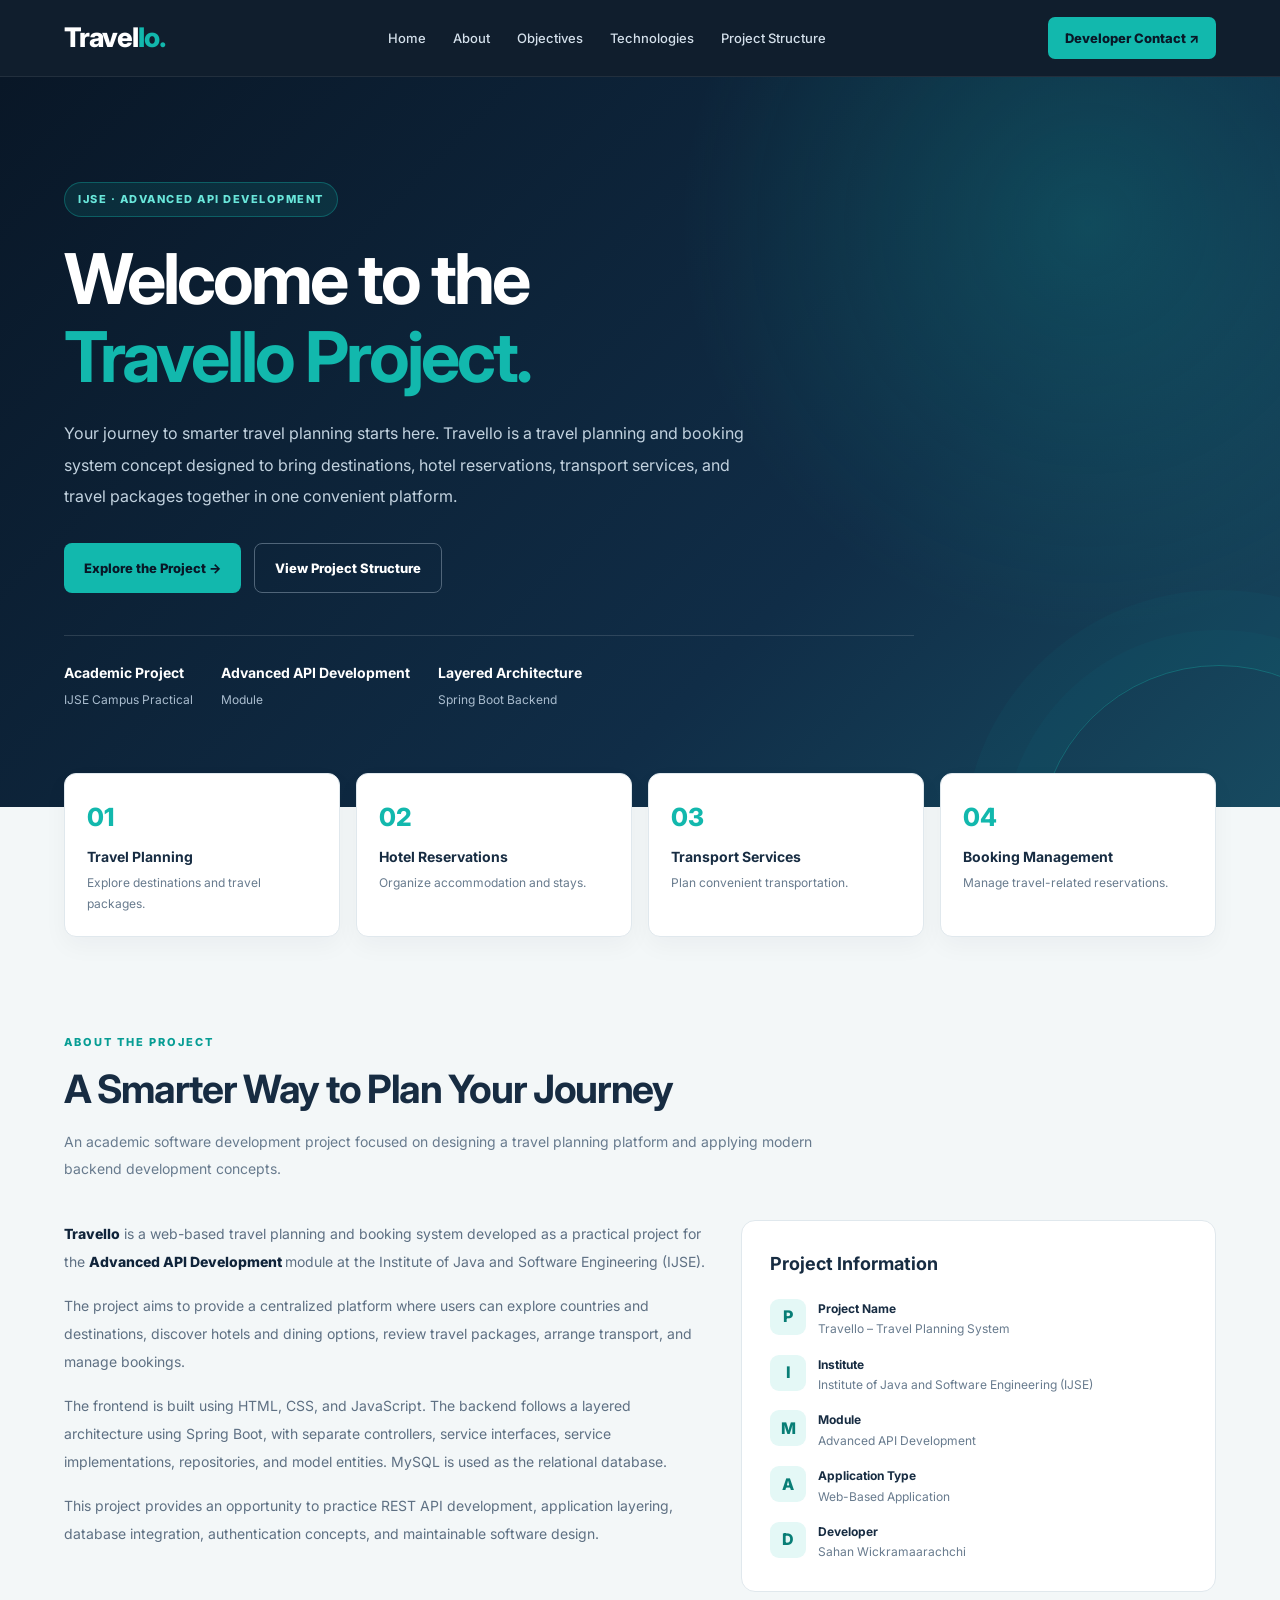
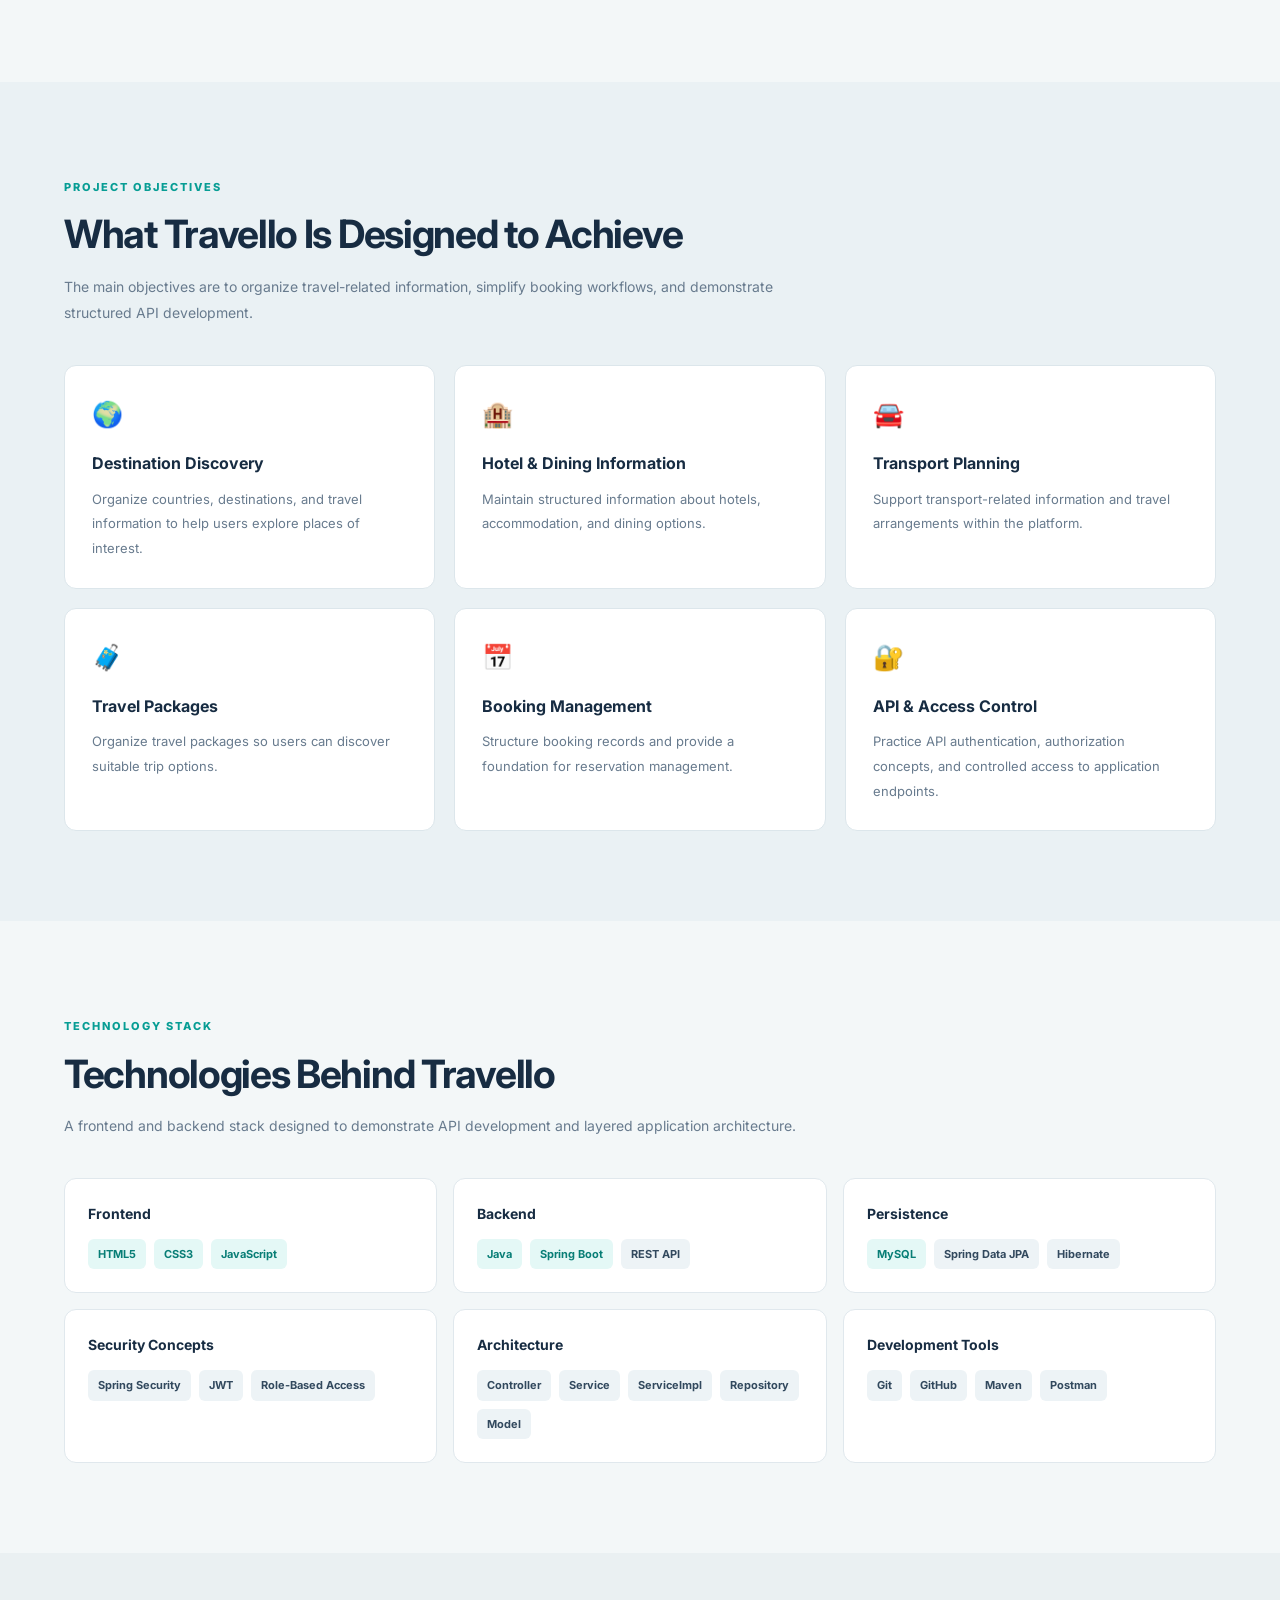
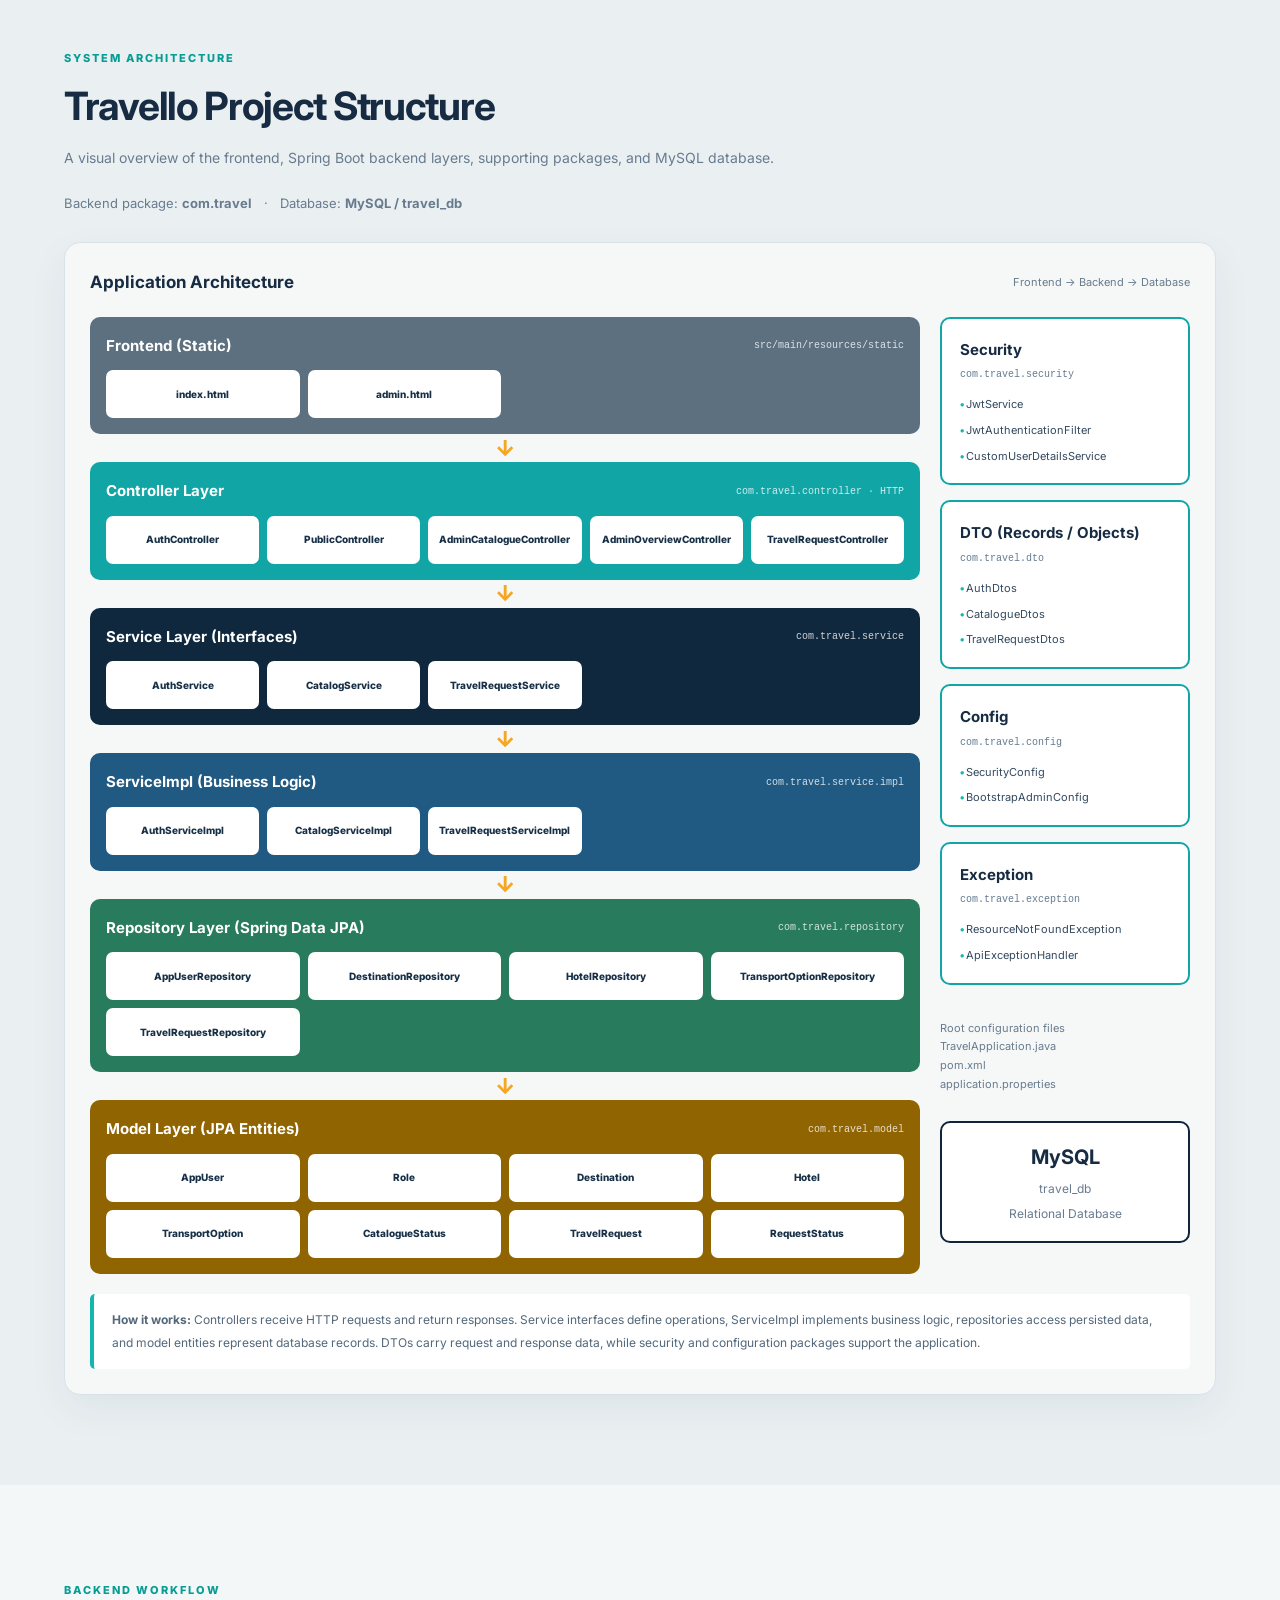
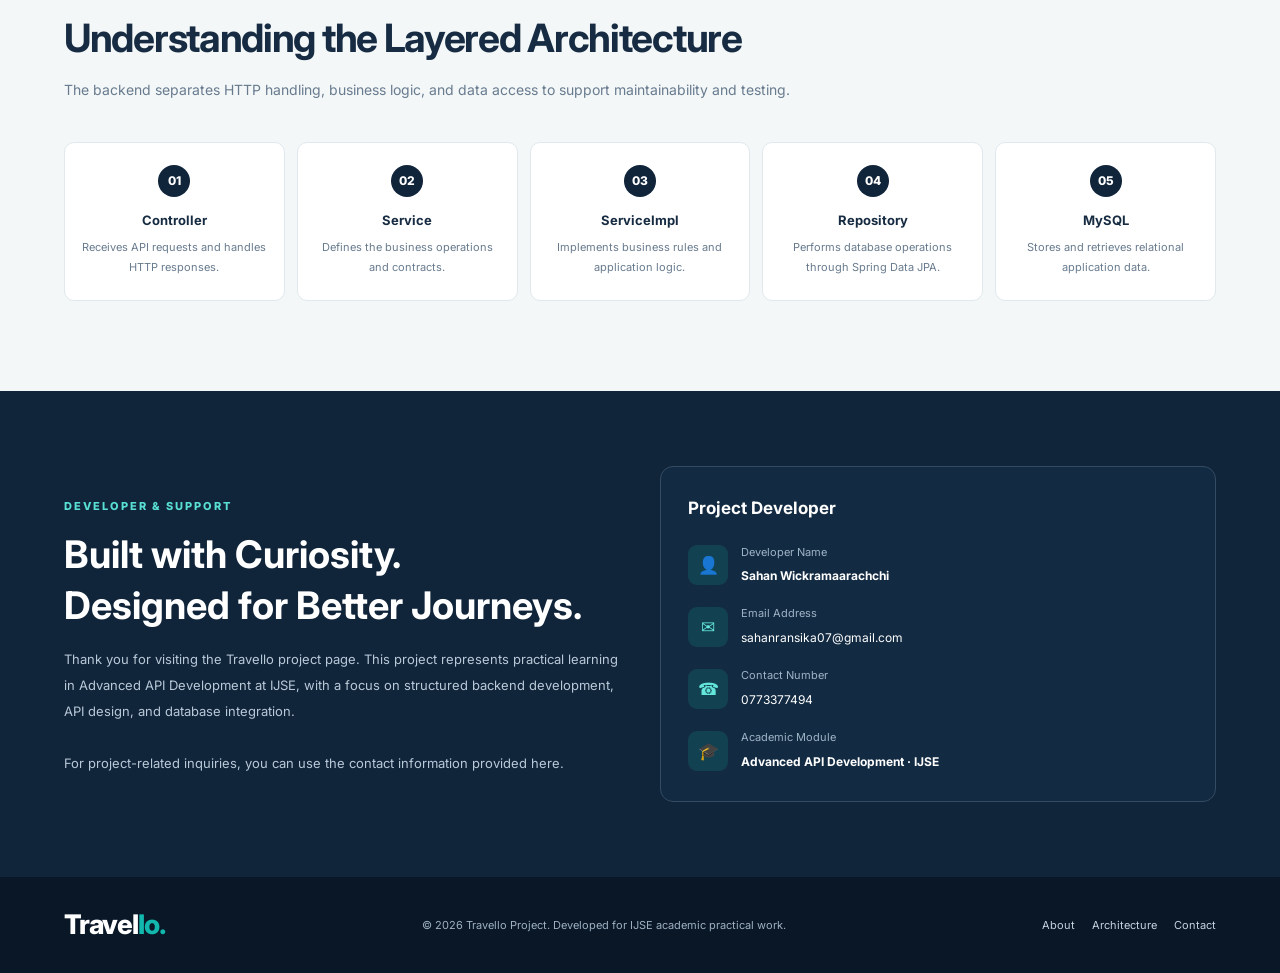
==== commit e45d6d6c: "Frontend is Started" ====
--- a/Frontend/index.html
+++ b/Frontend/index.html
@@ -1,1400 +1,1740 @@
+
 <!DOCTYPE html>
 <html lang="en">
 <head>
-  <meta charset="utf-8">
-  <meta name="viewport" content="width=device-width, initial-scale=1">
-  <meta name="description" content="Travello travel, hotel and transport planning project">
-  <title>Travello | Explore Beyond Boundaries</title>
-  <link rel="preconnect" href="https://fonts.googleapis.com">
-  <link href="https://fonts.googleapis.com/css2?family=Inter:wght@400;500;600;700;800&display=swap" rel="stylesheet">
-  <style>
-    /* ---------- design tokens ---------- */
-    :root {
-      --navy: #10243a;
-      --dark: #091727;
-      --teal: #12b8ad;
-      --pale: #e4f8f6;
-      --bg: #f3f7f8;
-      --text: #172c42;
-      --muted: #687b8e;
-      --line: #e0e8ed;
-      --white: #fff;
-    }
-
-    /* ---------- reset & base ---------- */
-    * {
-      box-sizing: border-box;
-      margin: 0;
-      padding: 0;
-    }
-
-    html {
-      scroll-behavior: smooth;
-      scroll-padding-top: 85px;
-    }
-
-    body {
-      font-family: 'Inter', Arial, sans-serif;
-      color: var(--text);
-      background: var(--bg);
-      line-height: 1.65;
-    }
-
-    a {
-      text-decoration: none;
-      color: inherit;
-    }
-
-    button,
-    input,
-    select,
-    textarea {
-      font: inherit;
-    }
-
-    button {
-      cursor: pointer;
-    }
-
-    .container {
-      width: min(1160px, 92%);
-      margin: auto;
-    }
-
-    .section {
-      padding: 76px 0;
-    }
-
-    /* ---------- typography & shared ---------- */
-    .eyebrow {
-      font-size: 11px;
-      letter-spacing: 2px;
-      text-transform: uppercase;
-      font-weight: 800;
-      color: #078f87;
-    }
-
-    .head {
-      max-width: 700px;
-      margin-bottom: 30px;
-    }
-
-    .head h2 {
-      font-size: clamp(28px, 4vw, 40px);
-      letter-spacing: -1px;
-      line-height: 1.25;
-      margin: 9px 0 12px;
-    }
-
-    .head p,
-    .muted {
-      color: var(--muted);
-      font-size: 14px;
-      line-height: 1.9;
-    }
-
-    /* ---------- buttons ---------- */
-    .btn {
-      border: 0;
-      border-radius: 9px;
-      padding: 12px 17px;
-      display: inline-flex;
-      align-items: center;
-      justify-content: center;
-      gap: 7px;
-      font-size: 12px;
-      font-weight: 800;
-      transition: .2s;
-    }
-
-    .primary {
-      background: var(--teal);
-      color: var(--dark);
-    }
-
-    .primary:hover {
-      background: #4cddd2;
-      transform: translateY(-1px);
-    }
-
-    .outline {
-      border: 1px solid #52677b;
-      color: white;
-      background: transparent;
-    }
-
-    .darkbtn {
-      background: var(--navy);
-      color: white;
-    }
-
-    .btn:hover {
-      filter: brightness(1.05);
-    }
-
-    /* ---------- navbar ---------- */
-    .navbar {
-      position: sticky;
-      top: 0;
-      z-index: 20;
-      background: rgba(9, 23, 39, .97);
-      color: white;
-    }
-
-    .nav {
-      min-height: 72px;
-      display: flex;
-      align-items: center;
-      justify-content: space-between;
-      gap: 22px;
-    }
-
-    .logo {
-      font-size: 27px;
-      font-weight: 800;
-      letter-spacing: -1px;
-    }
-
-    .logo span {
-      color: var(--teal);
-    }
-
-    .links {
-      display: flex;
-      gap: 22px;
-      align-items: center;
-    }
-
-    .links a {
-      font-size: 12px;
-      color: #d2deea;
-    }
-
-    .links a:hover {
-      color: var(--teal);
-    }
-
-    .nav-actions {
-      display: flex;
-      gap: 8px;
-    }
-
-    .menu {
-      display: none;
-      background: none;
-      color: white;
-      border: 1px solid #52677b;
-      border-radius: 7px;
-      padding: 8px;
-    }
-
-    /* ---------- hero ---------- */
-    .hero {
-      padding: 92px 0 110px;
-      color: white;
-      background:
-        linear-gradient(90deg, rgba(7, 20, 35, .94), rgba(8, 25, 43, .72) 55%, rgba(8, 25, 43, .2)),
-        url('https://images.unsplash.com/photo-1501785888041-af3ef285b470?auto=format&fit=crop&w=1900&q=85') center/cover;
-    }
-
-    .hero-content {
-      max-width: 720px;
-    }
-
-    .pill {
-      display: inline-block;
-      border: 1px solid #237f7b;
-      background: #113c46;
-      color: #6ce7dc;
-      border-radius: 30px;
-      padding: 7px 13px;
-      font-size: 11px;
-      font-weight: 800;
-      letter-spacing: 1px;
-    }
-
-    .hero h1 {
-      font-size: clamp(42px, 6vw, 72px);
-      line-height: 1.08;
-      letter-spacing: -2.8px;
-      margin: 23px 0 18px;
-    }
-
-    .hero h1 span {
-      color: var(--teal);
-    }
-
-    .hero p {
-      max-width: 630px;
-      color: #d0dce6;
-      font-size: 15px;
-      line-height: 1.95;
-    }
-
-    .hero-buttons {
-      display: flex;
-      gap: 12px;
-      flex-wrap: wrap;
-      margin-top: 27px;
-    }
-
-    .stats {
-      display: flex;
-      gap: 30px;
-      flex-wrap: wrap;
-      margin-top: 35px;
-      padding-top: 22px;
-      border-top: 1px solid #ffffff30;
-    }
-
-    .stats strong {
-      display: block;
-      font-size: 16px;
-    }
-
-    .stats small {
-      color: #c2d0dc;
-      font-size: 11px;
-    }
-
-    /* ---------- booking panel ---------- */
-    .booking {
-      position: relative;
-      margin-top: -48px;
-      z-index: 2;
-    }
-
-    .panel {
-      padding: 23px;
-      background: white;
-      border: 1px solid var(--line);
-      border-radius: 15px;
-      box-shadow: 0 14px 40px #10243a12;
-    }
-
-    .tabs,
-    .filters {
-      display: flex;
-      gap: 8px;
-      flex-wrap: wrap;
-      margin-bottom: 20px;
-    }
-
-    .tab,
-    .filter {
-      border: 0;
-      border-radius: 8px;
-      background: #edf3f6;
-      color: #526779;
-      padding: 10px 15px;
-      font-size: 12px;
-      font-weight: 800;
-    }
-
-    .tab.active,
-    .filter.active {
-      background: var(--navy);
-      color: var(--teal);
-    }
-
-    .formgrid {
-      display: grid;
-      grid-template-columns: 1.4fr 1fr 1fr .9fr auto;
-      gap: 12px;
-      align-items: end;
-    }
-
-    .field label {
-      display: block;
-      font-size: 10px;
-      letter-spacing: .6px;
-      font-weight: 800;
-      color: #63768a;
-      margin-bottom: 7px;
-    }
-
-    .field input,
-    .field select,
-    .field textarea {
-      width: 100%;
-      min-width: 0;
-      border: 1px solid #dce5ea;
-      border-radius: 8px;
-      padding: 12px 10px;
-      background: #fff;
-      color: var(--text);
-      outline: none;
-      font-size: 12px;
-    }
-
-    .field input:focus,
-    .field select:focus,
-    .field textarea:focus {
-      border-color: var(--teal);
-      box-shadow: 0 0 0 3px #12b8ad1a;
-    }
-
-    .message {
-      margin-top: 14px;
-      background: var(--pale);
-      color: #087e76;
-      padding: 12px;
-      border-radius: 8px;
-      font-size: 12px;
-    }
-
-    /* ---------- quick / services / cards ---------- */
-    .quick,
-    .services,
-    .cards {
-      display: grid;
-      gap: 18px;
-    }
-
-    .quick {
-      grid-template-columns: repeat(4, 1fr);
-    }
-
-    .quick article,
-    .service,
-    .travelcard,
-    .tech {
-      background: #fff;
-      border: 1px solid var(--line);
-      border-radius: 13px;
-      padding: 22px;
-    }
-
-    .quick .ico,
-    .service .ico {
-      font-size: 25px;
-    }
-
-    .quick h3 {
-      font-size: 13px;
-      margin: 7px 0 3px;
-    }
-
-    .quick p {
-      font-size: 11px;
-      color: var(--muted);
-    }
-
-    .services {
-      grid-template-columns: repeat(3, 1fr);
-    }
-
-    .service {
-      padding: 27px;
-      transition: .2s;
-    }
-
-    .service:hover,
-    .travelcard:hover {
-      transform: translateY(-4px);
-      box-shadow: 0 12px 30px #10243a10;
-      border-color: var(--teal);
-    }
-
-    .service .ico {
-      display: grid;
-      place-items: center;
-      width: 52px;
-      height: 52px;
-      border-radius: 12px;
-      background: var(--pale);
-      margin-bottom: 15px;
-    }
-
-    .service h3 {
-      font-size: 17px;
-      margin-bottom: 8px;
-    }
-
-    .service p {
-      font-size: 12px;
-      color: var(--muted);
-      line-height: 1.9;
-      margin-bottom: 15px;
-    }
-
-    .textlink {
-      color: #078f87;
-      font-size: 12px;
-      font-weight: 800;
-    }
-
-    .soft {
-      background: #eaf1f4;
-    }
-
-    .cards {
-      grid-template-columns: repeat(3, 1fr);
-    }
-
-    .travelcard {
-      padding: 0;
-      overflow: hidden;
-      transition: .2s;
-    }
-
-    .travelcard img {
-      width: 100%;
-      height: 200px;
-      object-fit: cover;
-    }
-
-    .cardbody {
-      padding: 17px;
-    }
-
-    .cardtop,
-    .cardbottom {
-      display: flex;
-      align-items: center;
-      justify-content: space-between;
-      gap: 10px;
-    }
-
-    .tag {
-      background: var(--pale);
-      color: #07877f;
-      border-radius: 30px;
-      padding: 5px 9px;
-      font-size: 10px;
-      font-weight: 800;
-    }
-
-    .travelcard h3 {
-      font-size: 16px;
-      margin: 10px 0 5px;
-    }
-
-    .travelcard p {
-      font-size: 12px;
-      color: var(--muted);
-      min-height: 40px;
-    }
-
-    .cardbottom {
-      border-top: 1px solid #edf1f4;
-      padding-top: 13px;
-      margin-top: 15px;
-    }
-
-    .price {
-      font-size: 14px;
-      font-weight: 800;
-    }
-
-    .price small {
-      display: block;
-      font-size: 10px;
-      color: var(--muted);
-      font-weight: 500;
-    }
-
-    /* ---------- split / about ---------- */
-    .split {
-      display: grid;
-      grid-template-columns: 1fr 1fr;
-      gap: 38px;
-      align-items: center;
-    }
-
-    .split img {
-      width: 100%;
-      height: 360px;
-      object-fit: cover;
-      border-radius: 16px;
-    }
-
-    .features {
-      display: grid;
-      gap: 14px;
-      margin: 22px 0;
-    }
-
-    .feature {
-      display: flex;
-      gap: 11px;
-    }
-
-    .check {
-      background: var(--pale);
-      color: #07877f;
-      width: 29px;
-      height: 29px;
-      border-radius: 8px;
-      display: grid;
-      place-items: center;
-      flex-shrink: 0;
-    }
-
-    .feature h3 {
-      font-size: 13px;
-    }
-
-    .feature p {
-      font-size: 12px;
-      color: var(--muted);
-    }
-
-    /* ---------- CTA / footer ---------- */
-    .cta {
-      padding: 40px;
-      background: linear-gradient(120deg, var(--navy), #17465e);
-      color: white;
-      border-radius: 17px;
-      display: flex;
-      align-items: center;
-      justify-content: space-between;
-      gap: 24px;
-    }
-
-    .cta h2 {
-      font-size: clamp(25px, 4vw, 35px);
-      line-height: 1.3;
-      margin-bottom: 8px;
-    }
-
-    .cta p {
-      font-size: 12px;
-      color: #c2d2df;
-      max-width: 560px;
-    }
-
-    footer {
-      background: var(--dark);
-      color: white;
-      padding: 34px 0 18px;
-    }
-
-    .footgrid {
-      display: grid;
-      grid-template-columns: 1.5fr 1fr 1fr;
-      gap: 30px;
-      padding-bottom: 25px;
-    }
-
-    .footgrid p,
-    .footgrid a {
-      display: block;
-      font-size: 11px;
-      color: #b8c7d5;
-      margin: 7px 0;
-    }
-
-    .footgrid h3 {
-      font-size: 13px;
-      margin: 10px 0;
-    }
-
-    .footabout {
-      max-width: 370px;
-      line-height: 1.9;
-    }
-
-    .footbottom {
-      border-top: 1px solid #26394b;
-      padding-top: 15px;
-      display: flex;
-      justify-content: space-between;
-      flex-wrap: wrap;
-      gap: 10px;
-      color: #91a4b6;
-      font-size: 10px;
-    }
-
-    /* ---------- modal & toast ---------- */
-    .modal {
-      display: none;
-      position: fixed;
-      inset: 0;
-      z-index: 100;
-      background: #04101dc9;
-      align-items: center;
-      justify-content: center;
-      padding: 18px;
-    }
-
-    .modal.open {
-      display: flex;
-    }
-
-    .modalbox {
-      background: white;
-      border-radius: 15px;
-      width: min(510px, 100%);
-      max-height: 90vh;
-      overflow: auto;
-    }
-
-    .modalhead {
-      display: flex;
-      justify-content: space-between;
-      align-items: center;
-      padding: 18px 22px;
-      border-bottom: 1px solid var(--line);
-    }
-
-    .modalhead h2 {
-      font-size: 18px;
-    }
-
-    .close {
-      border: 0;
-      background: #edf3f6;
-      border-radius: 7px;
-      width: 31px;
-      height: 31px;
-      font-size: 20px;
-    }
-
-    .modalbody {
-      padding: 22px;
-    }
-
-    .modalform {
-      display: grid;
-      gap: 13px;
-    }
-
-    .note {
-      font-size: 10px;
-      color: var(--muted);
-      line-height: 1.8;
-    }
-
-    .toast {
-      position: fixed;
-      right: 18px;
-      bottom: 18px;
-      z-index: 120;
-      display: none;
-      max-width: calc(100% - 36px);
-      padding: 13px 17px;
-      background: var(--navy);
-      color: white;
-      border-left: 4px solid var(--teal);
-      border-radius: 8px;
-      box-shadow: 0 10px 25px #10243a22;
-      font-size: 12px;
-    }
-
-    .toast.show {
-      display: block;
-    }
-
-    /* ---------- responsive ---------- */
-    @media (max-width: 980px) {
-      .formgrid {
-        grid-template-columns: repeat(3, minmax(0, 1fr));
-      }
-
-      .quick {
-        grid-template-columns: repeat(2, 1fr);
-      }
-
-      .cards {
-        grid-template-columns: repeat(2, 1fr);
-      }
-
-      .links {
-        gap: 12px;
-      }
-
-      .links a {
-        font-size: 11px;
-      }
-    }
-
-    @media (max-width: 720px) {
-      .nav {
-        flex-wrap: wrap;
-        padding: 12px 0;
-      }
-
-      .menu {
-        display: block;
-      }
-
-      .nav-actions {
-        margin-left: auto;
-      }
-
-      .nav-actions .outline {
-        display: none;
-      }
-
-      .links {
-        display: none;
-        order: 5;
-        width: 100%;
-        flex-direction: column;
-        align-items: flex-start;
-        padding: 8px 0;
-      }
-
-      .links.open {
-        display: flex;
-      }
-
-      .hero {
-        padding: 65px 0 85px;
-      }
-
-      .hero h1 {
-        letter-spacing: -1.4px;
-      }
-
-      .hero p {
-        font-size: 13px;
-      }
-
-      .section {
-        padding: 60px 0;
-      }
-
-      .formgrid {
-        grid-template-columns: 1fr 1fr;
-      }
-
-      .formgrid .field:first-child {
-        grid-column: 1 / -1;
-      }
-
-      .services,
-      .cards,
-      .split {
-        grid-template-columns: 1fr;
-      }
-
-      .split img {
-        height: 270px;
-      }
-
-      .cta {
-        align-items: flex-start;
-        flex-direction: column;
-        padding: 27px;
-      }
-
-      .footgrid {
-        grid-template-columns: 1fr 1fr;
-      }
-
-      .footabout {
-        grid-column: 1 / -1;
-      }
-    }
-
-    @media (max-width: 420px) {
-      .hero h1 {
-        font-size: 41px;
-      }
-
-      .hero-buttons .btn {
-        width: 100%;
-      }
-
-      .stats {
-        gap: 17px;
-      }
-
-      .formgrid {
-        grid-template-columns: 1fr;
-      }
-
-      .formgrid .field:first-child {
-        grid-column: auto;
-      }
-
-      .quick {
-        gap: 9px;
-      }
-
-      .quick article {
-        padding: 14px;
-      }
-
-      .tabs {
-        gap: 5px;
-      }
-
-      .tab {
-        padding: 9px 11px;
-      }
-
-      .footgrid {
-        grid-template-columns: 1fr;
-      }
-
-      .footabout {
-        grid-column: auto;
-      }
-
-      .footbottom {
-        flex-direction: column;
-      }
-    }
-  </style>
+    <meta charset="UTF-8">
+    <meta name="viewport" content="width=device-width, initial-scale=1.0">
+
+    <meta name="description"
+          content="Travello - Travel, Hotel and Transport Booking System. Advanced API Development practical project at IJSE.">
+
+    <title>Travello | Project Introduction</title>
+
+    <link rel="preconnect" href="https://fonts.googleapis.com">
+    <link rel="preconnect" href="https://fonts.gstatic.com" crossorigin>
+    <link href="https://fonts.googleapis.com/css2?family=Inter:wght@400;500;600;700;800&display=swap"
+          rel="stylesheet">
+
+    <style>
+        :root {
+            --navy: #10243a;
+            --navy-dark: #091727;
+            --navy-light: #193c58;
+            --teal: #12b8ad;
+            --teal-light: #e4f8f6;
+            --background: #f3f7f8;
+            --white: #ffffff;
+            --text: #172c42;
+            --muted: #687b8e;
+            --border: #e0e8ed;
+            --orange: #f5a623;
+            --green: #267c5e;
+            --blue: #205982;
+            --gold: #936700;
+        }
+
+        * {
+            margin: 0;
+            padding: 0;
+            box-sizing: border-box;
+        }
+
+        html {
+            scroll-behavior: smooth;
+            scroll-padding-top: 90px;
+        }
+
+        body {
+            font-family: "Inter", sans-serif;
+            background: var(--background);
+            color: var(--text);
+            line-height: 1.7;
+        }
+
+        a {
+            color: inherit;
+            text-decoration: none;
+        }
+
+        button {
+            font: inherit;
+        }
+
+        .container {
+            width: min(1200px, 90%);
+            margin: auto;
+        }
+
+        /* Navigation */
+
+        .navbar {
+            position: sticky;
+            top: 0;
+            z-index: 100;
+            background: rgba(9, 23, 39, 0.97);
+            color: white;
+            border-bottom: 1px solid rgba(255,255,255,0.08);
+            backdrop-filter: blur(12px);
+        }
+
+        .nav-inner {
+            min-height: 76px;
+            display: flex;
+            align-items: center;
+            justify-content: space-between;
+            gap: 25px;
+        }
+
+        .logo {
+            font-size: 27px;
+            font-weight: 800;
+            letter-spacing: -1px;
+        }
+
+        .logo span {
+            color: var(--teal);
+        }
+
+        .nav-links {
+            display: flex;
+            align-items: center;
+            gap: 27px;
+        }
+
+        .nav-links a {
+            color: #d4e0eb;
+            font-size: 13px;
+            font-weight: 500;
+            transition: 0.25s;
+        }
+
+        .nav-links a:hover {
+            color: var(--teal);
+        }
+
+        .nav-contact {
+            background: var(--teal);
+            color: var(--navy-dark);
+            padding: 10px 17px;
+            border-radius: 7px;
+            font-size: 13px;
+            font-weight: 800;
+        }
+
+        /* Welcome hero */
+
+        .hero {
+            position: relative;
+            overflow: hidden;
+            padding: 105px 0 95px;
+            color: white;
+            background:
+                radial-gradient(
+                    circle at 85% 20%,
+                    rgba(18,184,173,0.22),
+                    transparent 33%
+                ),
+                linear-gradient(135deg, #091727 0%, #102d47 65%, #174a60 100%);
+        }
+
+        .hero::after {
+            content: "";
+            position: absolute;
+            width: 360px;
+            height: 360px;
+            right: -120px;
+            bottom: -220px;
+            border: 1px solid rgba(18,184,173,0.35);
+            border-radius: 50%;
+            box-shadow:
+                0 0 0 35px rgba(18,184,173,0.04),
+                0 0 0 75px rgba(18,184,173,0.04);
+        }
+
+        .hero-content {
+            position: relative;
+            z-index: 1;
+            max-width: 850px;
+        }
+
+        .eyebrow {
+            display: inline-block;
+            padding: 7px 13px;
+            margin-bottom: 23px;
+            color: #69e6da;
+            background: rgba(18,184,173,0.12);
+            border: 1px solid rgba(18,184,173,0.35);
+            border-radius: 30px;
+            font-size: 11px;
+            font-weight: 800;
+            text-transform: uppercase;
+            letter-spacing: 1.5px;
+        }
+
+        .hero h1 {
+            font-size: clamp(39px, 6vw, 70px);
+            line-height: 1.12;
+            letter-spacing: -3px;
+            margin-bottom: 22px;
+        }
+
+        .hero h1 span {
+            color: var(--teal);
+        }
+
+        .hero-description {
+            max-width: 690px;
+            color: #c2d2df;
+            font-size: 16px;
+            line-height: 1.95;
+        }
+
+        .hero-buttons {
+            display: flex;
+            flex-wrap: wrap;
+            gap: 13px;
+            margin-top: 31px;
+        }
+
+        .button {
+            display: inline-flex;
+            align-items: center;
+            justify-content: center;
+            gap: 8px;
+            padding: 13px 20px;
+            border-radius: 8px;
+            font-size: 13px;
+            font-weight: 800;
+            transition: 0.25s;
+        }
+
+        .button-primary {
+            color: var(--navy-dark);
+            background: var(--teal);
+        }
+
+        .button-primary:hover {
+            background: #51ded2;
+            transform: translateY(-2px);
+        }
+
+        .button-outline {
+            color: white;
+            border: 1px solid #506579;
+        }
+
+        .button-outline:hover {
+            border-color: var(--teal);
+        }
+
+        .hero-meta {
+            display: flex;
+            flex-wrap: wrap;
+            gap: 28px;
+            margin-top: 42px;
+            padding-top: 25px;
+            border-top: 1px solid rgba(255,255,255,0.13);
+        }
+
+        .meta-item strong {
+            display: block;
+            font-size: 14px;
+            color: white;
+        }
+
+        .meta-item span {
+            color: #aabdcf;
+            font-size: 12px;
+        }
+
+        /* Quick information cards */
+
+        .overview {
+            position: relative;
+            z-index: 2;
+            margin-top: -34px;
+        }
+
+        .overview-grid {
+            display: grid;
+            grid-template-columns: repeat(4, 1fr);
+            gap: 16px;
+        }
+
+        .overview-card {
+            background: white;
+            border: 1px solid var(--border);
+            border-radius: 12px;
+            padding: 22px;
+            box-shadow: 0 9px 25px rgba(16,36,58,0.04);
+        }
+
+        .overview-card .number {
+            color: var(--teal);
+            font-size: 25px;
+            font-weight: 800;
+        }
+
+        .overview-card h3 {
+            margin-top: 6px;
+            font-size: 14px;
+        }
+
+        .overview-card p {
+            margin-top: 5px;
+            font-size: 12px;
+            color: var(--muted);
+        }
+
+        /* General sections */
+
+        .section {
+            padding: 90px 0;
+        }
+
+        .section-heading {
+            max-width: 760px;
+            margin-bottom: 38px;
+        }
+
+        .section-label {
+            color: #079d94;
+            text-transform: uppercase;
+            letter-spacing: 2px;
+            font-size: 11px;
+            font-weight: 800;
+        }
+
+        .section-heading h2 {
+            font-size: clamp(28px, 4vw, 39px);
+            line-height: 1.3;
+            letter-spacing: -1.3px;
+            margin: 10px 0 14px;
+        }
+
+        .section-heading p {
+            color: var(--muted);
+            font-size: 14px;
+            line-height: 1.9;
+        }
+
+        /* About */
+
+        .about-grid {
+            display: grid;
+            grid-template-columns: 1.15fr 0.85fr;
+            gap: 35px;
+            align-items: start;
+        }
+
+        .about-text p {
+            color: #5e7083;
+            font-size: 14px;
+            line-height: 2;
+            margin-bottom: 16px;
+        }
+
+        .highlight {
+            color: var(--navy);
+            font-weight: 800;
+        }
+
+        .info-panel {
+            padding: 28px;
+            background: white;
+            border: 1px solid var(--border);
+            border-radius: 14px;
+        }
+
+        .info-panel h3 {
+            font-size: 18px;
+            margin-bottom: 19px;
+        }
+
+        .info-list {
+            display: grid;
+            gap: 15px;
+        }
+
+        .info-row {
+            display: flex;
+            align-items: flex-start;
+            gap: 12px;
+        }
+
+        .info-icon {
+            display: grid;
+            place-items: center;
+            flex-shrink: 0;
+            width: 36px;
+            height: 36px;
+            border-radius: 9px;
+            background: var(--teal-light);
+            color: #087e76;
+            font-weight: 800;
+        }
+
+        .info-row strong {
+            display: block;
+            font-size: 12px;
+        }
+
+        .info-row span {
+            display: block;
+            color: var(--muted);
+            font-size: 12px;
+            overflow-wrap: anywhere;
+        }
+
+        /* Objectives */
+
+        .objectives {
+            background: #eaf1f4;
+        }
+
+        .objective-grid {
+            display: grid;
+            grid-template-columns: repeat(3, 1fr);
+            gap: 19px;
+        }
+
+        .objective-card {
+            padding: 27px;
+            background: white;
+            border: 1px solid #dce6eb;
+            border-radius: 12px;
+            transition: 0.25s;
+        }
+
+        .objective-card:hover {
+            transform: translateY(-5px);
+            border-color: var(--teal);
+            box-shadow: 0 10px 25px rgba(16,36,58,0.06);
+        }
+
+        .objective-icon {
+            font-size: 25px;
+            margin-bottom: 15px;
+        }
+
+        .objective-card h3 {
+            font-size: 16px;
+            margin-bottom: 9px;
+        }
+
+        .objective-card p {
+            color: var(--muted);
+            font-size: 13px;
+            line-height: 1.9;
+        }
+
+        /* Technology stack */
+
+        .tech-grid {
+            display: grid;
+            grid-template-columns: repeat(3, 1fr);
+            gap: 16px;
+        }
+
+        .tech-card {
+            padding: 23px;
+            border: 1px solid var(--border);
+            border-radius: 12px;
+            background: white;
+        }
+
+        .tech-card h3 {
+            font-size: 14px;
+            margin-bottom: 13px;
+        }
+
+        .tech-tags {
+            display: flex;
+            flex-wrap: wrap;
+            gap: 8px;
+        }
+
+        .tech-tag {
+            padding: 6px 10px;
+            border-radius: 6px;
+            background: #edf3f6;
+            color: #32495e;
+            font-size: 11px;
+            font-weight: 700;
+        }
+
+        .tech-tag.highlight-tag {
+            background: var(--teal-light);
+            color: #087e76;
+        }
+
+        /* Architecture section */
+
+        .architecture {
+            background: #eaf0f2;
+        }
+
+        .architecture-intro {
+            margin-top: -18px;
+            margin-bottom: 28px;
+            color: var(--muted);
+            font-size: 13px;
+        }
+
+        .architecture-board {
+            padding: 25px;
+            background: #f6f8f8;
+            border: 1px solid #d8e2e6;
+            border-radius: 16px;
+            box-shadow: 0 14px 40px rgba(16,36,58,0.06);
+        }
+
+        .architecture-title {
+            display: flex;
+            justify-content: space-between;
+            align-items: center;
+            gap: 15px;
+            margin-bottom: 20px;
+        }
+
+        .architecture-title h3 {
+            font-size: 17px;
+        }
+
+        .architecture-title span {
+            font-size: 11px;
+            color: var(--muted);
+        }
+
+        .architecture-layout {
+            display: grid;
+            grid-template-columns: minmax(0, 1fr) 250px;
+            gap: 20px;
+            align-items: start;
+        }
+
+        .layers {
+            min-width: 0;
+        }
+
+        .layer {
+            padding: 16px;
+            border-radius: 10px;
+            color: white;
+        }
+
+        .layer-heading {
+            display: flex;
+            align-items: center;
+            justify-content: space-between;
+            gap: 10px;
+            flex-wrap: wrap;
+            margin-bottom: 12px;
+        }
+
+        .layer-heading h4 {
+            font-size: 15px;
+        }
+
+        .layer-heading span {
+            color: rgba(255,255,255,0.8);
+            font-size: 10px;
+            font-family: monospace;
+        }
+
+        .layer-frontend { background: #5c7080; }
+        .layer-controller { background: #11a5a5; }
+        .layer-service { background: #10283d; }
+        .layer-impl { background: #205982; }
+        .layer-repository { background: #287b5d; }
+        .layer-model { background: #906400; }
+
+        .layer-items {
+            display: grid;
+            gap: 8px;
+            grid-template-columns: repeat(5, minmax(0, 1fr));
+        }
+
+        .layer-frontend .layer-items {
+            grid-template-columns: repeat(4, minmax(0, 1fr));
+        }
+
+        .layer-repository .layer-items,
+        .layer-model .layer-items {
+            grid-template-columns: repeat(4, minmax(0, 1fr));
+        }
+
+        .layer-item {
+            min-width: 0;
+            min-height: 48px;
+            padding: 10px 6px;
+            display: flex;
+            align-items: center;
+            justify-content: center;
+            text-align: center;
+            overflow-wrap: anywhere;
+            background: white;
+            color: #183047;
+            border-radius: 7px;
+            font-size: 10px;
+            font-weight: 800;
+        }
+
+        .layer-frontend .layer-item {
+            font-size: 10px;
+        }
+
+        .layer-arrow {
+            height: 28px;
+            display: flex;
+            align-items: center;
+            justify-content: center;
+            color: var(--orange);
+            font-size: 22px;
+            font-weight: 800;
+        }
+
+        .architecture-side {
+            display: grid;
+            gap: 15px;
+        }
+
+        .side-card {
+            padding: 18px;
+            border: 2px solid #11a5a5;
+            border-radius: 10px;
+            background: white;
+        }
+
+        .side-card h4 {
+            font-size: 15px;
+            margin-bottom: 4px;
+        }
+
+        .package {
+            font-family: monospace;
+            font-size: 10px;
+            color: #657b8f;
+            margin-bottom: 12px;
+            overflow-wrap: anywhere;
+        }
+
+        .side-card ul {
+            list-style: none;
+            display: grid;
+            gap: 7px;
+        }
+
+        .side-card li {
+            font-size: 11px;
+            color: #33495f;
+            overflow-wrap: anywhere;
+        }
+
+        .side-card li::before {
+            content: "• ";
+            color: var(--teal);
+            font-weight: 900;
+        }
+
+        .root-info {
+            margin-top: 19px;
+            color: var(--muted);
+            font-size: 11px;
+        }
+
+        .database {
+            padding: 17px;
+            margin-top: 12px;
+            text-align: center;
+            background: white;
+            border: 2px solid var(--navy);
+            border-radius: 10px;
+        }
+
+        .database h4 {
+            font-size: 20px;
+        }
+
+        .database p {
+            color: var(--muted);
+            font-size: 12px;
+            margin-top: 5px;
+        }
+
+        .architecture-note {
+            margin-top: 20px;
+            padding: 15px 18px;
+            border-left: 4px solid var(--teal);
+            border-radius: 5px;
+            background: white;
+            color: #53687b;
+            font-size: 12px;
+            line-height: 1.9;
+        }
+
+        /* API workflow */
+
+        .workflow {
+            display: grid;
+            grid-template-columns: repeat(5, minmax(0, 1fr));
+            gap: 12px;
+        }
+
+        .workflow-step {
+            position: relative;
+            padding: 22px 13px;
+            text-align: center;
+            border: 1px solid var(--border);
+            border-radius: 10px;
+            background: white;
+        }
+
+        .workflow-step .step-number {
+            display: grid;
+            place-items: center;
+            width: 32px;
+            height: 32px;
+            margin: 0 auto 12px;
+            border-radius: 50%;
+            background: var(--navy);
+            color: white;
+            font-size: 12px;
+            font-weight: 800;
+        }
+
+        .workflow-step h3 {
+            font-size: 13px;
+            margin-bottom: 7px;
+        }
+
+        .workflow-step p {
+            color: var(--muted);
+            font-size: 11px;
+            line-height: 1.8;
+        }
+
+        /* Developer support */
+
+        .support {
+            padding: 75px 0;
+            background: var(--navy);
+            color: white;
+        }
+
+        .support-grid {
+            display: grid;
+            grid-template-columns: 1fr 1fr;
+            gap: 40px;
+            align-items: center;
+        }
+
+        .support .section-label {
+            color: #58ded2;
+        }
+
+        .support h2 {
+            font-size: clamp(27px, 4vw, 38px);
+            line-height: 1.35;
+            margin: 10px 0 15px;
+        }
+
+        .support-description {
+            color: #b8c9d8;
+            font-size: 13px;
+            line-height: 2;
+        }
+
+        .contact-panel {
+            padding: 27px;
+            border: 1px solid #344b61;
+            border-radius: 13px;
+            background: #132b42;
+        }
+
+        .contact-panel h3 {
+            margin-bottom: 20px;
+            font-size: 17px;
+        }
+
+        .contact-item {
+            display: flex;
+            align-items: center;
+            gap: 13px;
+            margin-top: 16px;
+        }
+
+        .contact-item .contact-icon {
+            display: grid;
+            place-items: center;
+            flex-shrink: 0;
+            width: 40px;
+            height: 40px;
+            border-radius: 9px;
+            background: rgba(18,184,173,0.15);
+            color: #64e6da;
+            font-size: 17px;
+        }
+
+        .contact-item small {
+            display: block;
+            color: #9eb3c6;
+            font-size: 11px;
+        }
+
+        .contact-item a,
+        .contact-item strong {
+            color: white;
+            font-size: 12px;
+            overflow-wrap: anywhere;
+        }
+
+        .contact-item a:hover {
+            color: var(--teal);
+        }
+
+        /* Footer */
+
+        footer {
+            padding: 25px 0;
+            background: var(--navy-dark);
+            color: white;
+        }
+
+        .footer-inner {
+            display: flex;
+            align-items: center;
+            justify-content: space-between;
+            flex-wrap: wrap;
+            gap: 15px;
+        }
+
+        .footer-inner p {
+            color: #9eb0c2;
+            font-size: 11px;
+        }
+
+        .footer-links {
+            display: flex;
+            gap: 17px;
+            flex-wrap: wrap;
+        }
+
+        .footer-links a {
+            color: #c6d3df;
+            font-size: 11px;
+        }
+
+        .footer-links a:hover {
+            color: var(--teal);
+        }
+
+        /* Responsive */
+
+        @media (max-width: 1000px) {
+            .nav-links {
+                gap: 15px;
+            }
+
+            .nav-links a {
+                font-size: 11px;
+            }
+
+            .overview-grid {
+                grid-template-columns: repeat(2, 1fr);
+            }
+
+            .architecture-layout {
+                grid-template-columns: 1fr;
+            }
+
+            .architecture-side {
+                grid-template-columns: repeat(2, minmax(0, 1fr));
+            }
+
+            .root-info,
+            .database {
+                grid-column: 1 / -1;
+            }
+
+            .tech-grid {
+                grid-template-columns: repeat(2, 1fr);
+            }
+        }
+
+        @media (max-width: 700px) {
+            .container {
+                width: 92%;
+            }
+
+            .nav-inner {
+                min-height: 70px;
+                flex-wrap: wrap;
+                padding: 15px 0;
+            }
+
+            .logo {
+                font-size: 24px;
+            }
+
+            .nav-contact {
+                padding: 8px 11px;
+                font-size: 11px;
+            }
+
+            .nav-links {
+                order: 3;
+                width: 100%;
+                overflow-x: auto;
+                padding-bottom: 4px;
+                gap: 22px;
+            }
+
+            .nav-links a {
+                white-space: nowrap;
+                font-size: 12px;
+            }
+
+            .hero {
+                padding: 75px 0 70px;
+            }
+
+            .hero h1 {
+                letter-spacing: -1.5px;
+            }
+
+            .hero-description {
+                font-size: 14px;
+            }
+
+            .hero-meta {
+                gap: 20px;
+            }
+
+            .overview-grid {
+                gap: 10px;
+            }
+
+            .overview-card {
+                padding: 16px;
+            }
+
+            .overview-card .number {
+                font-size: 22px;
+            }
+
+            .section {
+                padding: 65px 0;
+            }
+
+            .about-grid,
+            .objective-grid,
+            .tech-grid,
+            .support-grid {
+                grid-template-columns: 1fr;
+            }
+
+            .architecture-board {
+                padding: 12px;
+            }
+
+            .architecture-title {
+                align-items: flex-start;
+                flex-direction: column;
+            }
+
+            .layer {
+                padding: 12px;
+            }
+
+            .layer-heading h4 {
+                font-size: 13px;
+            }
+
+            .layer-heading span {
+                font-size: 9px;
+            }
+
+            .layer-items,
+            .layer-frontend .layer-items,
+            .layer-repository .layer-items,
+            .layer-model .layer-items {
+                grid-template-columns: repeat(2, minmax(0, 1fr));
+            }
+
+            .layer-item {
+                min-height: 42px;
+                font-size: 10px;
+            }
+
+            .architecture-side {
+                grid-template-columns: 1fr;
+            }
+
+            .root-info,
+            .database {
+                grid-column: auto;
+            }
+
+            .workflow {
+                grid-template-columns: repeat(2, minmax(0, 1fr));
+            }
+
+            .workflow-step:last-child {
+                grid-column: 1 / -1;
+            }
+
+            .support {
+                padding: 60px 0;
+            }
+
+            .footer-inner {
+                align-items: flex-start;
+                flex-direction: column;
+            }
+        }
+
+        @media (max-width: 360px) {
+            .overview-grid,
+            .workflow {
+                grid-template-columns: 1fr;
+            }
+
+            .workflow-step:last-child {
+                grid-column: auto;
+            }
+
+            .hero-buttons .button {
+                width: 100%;
+            }
+        }
+    </style>
 </head>
+
 <body>
 
-  <!-- ======================== NAVBAR ======================== -->
-  <header class="navbar">
-    <div class="container nav">
-      <a class="logo" href="#home">Travel<span>lo.</span></a>
-      <button class="menu" id="menuToggle" aria-label="Toggle navigation" aria-expanded="false">☰</button>
-      <nav class="links" id="navLinks">
-        <a href="#home">Home</a>
-        <a href="#services">Services</a>
-        <a href="#destinations">Destinations</a>
-        <a href="#hotels">Hotels</a>
-        <a href="#transport">Transport</a>
-        <a href="#about">About</a>
-      </nav>
-      <div class="nav-actions">
-        <button class="btn outline" data-account="login">Log in</button>
-        <button class="btn primary" data-account="signup">Get Started ↗</button>
-      </div>
-    </div>
-  </header>
-
-  <main>
-    <!-- ======================== HERO ======================== -->
-    <section class="hero" id="home">
-      <div class="container hero-content">
-        <span class="pill">✦ Your journey starts here</span>
-        <h1>Explore the World.<br><span>Travel Your Way.</span></h1>
-        <p>Discover inspiring destinations, find your ideal stay, and explore transport options — all from one place. Travello helps you plan the journey and focus on the moments that matter.</p>
-        <div class="hero-buttons">
-          <a class="btn primary" href="#booking">Plan your trip →</a>
-          <a class="btn outline" href="#destinations">Explore destinations</a>
+    <!-- Navigation -->
+    <header class="navbar">
+        <div class="container nav-inner">
+
+            <a href="#home" class="logo">
+                Travel<span>lo.</span>
+            </a>
+
+            <nav class="nav-links" aria-label="Main navigation">
+                <a href="#home">Home</a>
+                <a href="#about">About</a>
+                <a href="#objectives">Objectives</a>
+                <a href="#technologies">Technologies</a>
+                <a href="#architecture">Project Structure</a>
+            </nav>
+
+            <a href="#support" class="nav-contact">Developer Contact ↗</a>
+
         </div>
-        <div class="stats">
-          <div><strong>Destinations</strong><small>Places to explore</small></div>
-          <div><strong>Hotels &amp; stays</strong><small>Find your comfortable stay</small></div>
-          <div><strong>Travel options</strong><small>Plan trips your way</small></div>
+    </header>
+
+    <main>
+
+        <!-- Welcome Section -->
+        <section class="hero" id="home">
+            <div class="container">
+                <div class="hero-content">
+
+                    <span class="eyebrow">
+                        IJSE · Advanced API Development
+                    </span>
+
+                    <h1>
+                        Welcome to the<br>
+                        <span>Travello Project.</span>
+                    </h1>
+
+                    <p class="hero-description">
+                        Your journey to smarter travel planning starts here.
+                        Travello is a travel planning and booking system concept
+                        designed to bring destinations, hotel reservations,
+                        transport services, and travel packages together in
+                        one convenient platform.
+                    </p>
+
+                    <div class="hero-buttons">
+                        <a href="#about" class="button button-primary">
+                            Explore the Project →
+                        </a>
+
+                        <a href="#architecture" class="button button-outline">
+                            View Project Structure
+                        </a>
+                    </div>
+
+                    <div class="hero-meta">
+                        <div class="meta-item">
+                            <strong>Academic Project</strong>
+                            <span>IJSE Campus Practical</span>
+                        </div>
+
+                        <div class="meta-item">
+                            <strong>Advanced API Development</strong>
+                            <span>Module</span>
+                        </div>
+
+                        <div class="meta-item">
+                            <strong>Layered Architecture</strong>
+                            <span>Spring Boot Backend</span>
+                        </div>
+                    </div>
+
+                </div>
+            </div>
+        </section>
+
+        <!-- Project Overview Cards -->
+        <section class="overview">
+            <div class="container overview-grid">
+
+                <article class="overview-card">
+                    <div class="number">01</div>
+                    <h3>Travel Planning</h3>
+                    <p>Explore destinations and travel packages.</p>
+                </article>
+
+                <article class="overview-card">
+                    <div class="number">02</div>
+                    <h3>Hotel Reservations</h3>
+                    <p>Organize accommodation and stays.</p>
+                </article>
+
+                <article class="overview-card">
+                    <div class="number">03</div>
+                    <h3>Transport Services</h3>
+                    <p>Plan convenient transportation.</p>
+                </article>
+
+                <article class="overview-card">
+                    <div class="number">04</div>
+                    <h3>Booking Management</h3>
+                    <p>Manage travel-related reservations.</p>
+                </article>
+
+            </div>
+        </section>
+
+        <!-- About Project -->
+        <section class="section" id="about">
+            <div class="container">
+
+                <div class="section-heading">
+                    <span class="section-label">About the Project</span>
+                    <h2>A Smarter Way to Plan Your Journey</h2>
+                    <p>
+                        An academic software development project focused on
+                        designing a travel planning platform and applying
+                        modern backend development concepts.
+                    </p>
+                </div>
+
+                <div class="about-grid">
+
+                    <div class="about-text">
+                        <p>
+                            <span class="highlight">Travello</span> is a web-based
+                            travel planning and booking system developed as a
+                            practical project for the
+                            <span class="highlight">
+                                Advanced API Development
+                            </span>
+                            module at the Institute of Java and Software
+                            Engineering (IJSE).
+                        </p>
+
+                        <p>
+                            The project aims to provide a centralized platform
+                            where users can explore countries and destinations,
+                            discover hotels and dining options, review travel
+                            packages, arrange transport, and manage bookings.
+                        </p>
+
+                        <p>
+                            The frontend is built using HTML, CSS, and JavaScript.
+                            The backend follows a layered architecture using
+                            Spring Boot, with separate controllers, service
+                            interfaces, service implementations, repositories,
+                            and model entities. MySQL is used as the relational
+                            database.
+                        </p>
+
+                        <p>
+                            This project provides an opportunity to practice
+                            REST API development, application layering,
+                            database integration, authentication concepts,
+                            and maintainable software design.
+                        </p>
+                    </div>
+
+                    <aside class="info-panel">
+                        <h3>Project Information</h3>
+
+                        <div class="info-list">
+
+                            <div class="info-row">
+                                <div class="info-icon">P</div>
+                                <div>
+                                    <strong>Project Name</strong>
+                                    <span>Travello – Travel Planning System</span>
+                                </div>
+                            </div>
+
+                            <div class="info-row">
+                                <div class="info-icon">I</div>
+                                <div>
+                                    <strong>Institute</strong>
+                                    <span>
+                                        Institute of Java and Software Engineering
+                                        (IJSE)
+                                    </span>
+                                </div>
+                            </div>
+
+                            <div class="info-row">
+                                <div class="info-icon">M</div>
+                                <div>
+                                    <strong>Module</strong>
+                                    <span>Advanced API Development</span>
+                                </div>
+                            </div>
+
+                            <div class="info-row">
+                                <div class="info-icon">A</div>
+                                <div>
+                                    <strong>Application Type</strong>
+                                    <span>Web-Based Application</span>
+                                </div>
+                            </div>
+
+                            <div class="info-row">
+                                <div class="info-icon">D</div>
+                                <div>
+                                    <strong>Developer</strong>
+                                    <span>Sahan Wickramaarachchi</span>
+                                </div>
+                            </div>
+
+                        </div>
+                    </aside>
+
+                </div>
+            </div>
+        </section>
+
+        <!-- Objectives -->
+        <section class="section objectives" id="objectives">
+            <div class="container">
+
+                <div class="section-heading">
+                    <span class="section-label">Project Objectives</span>
+                    <h2>What Travello Is Designed to Achieve</h2>
+                    <p>
+                        The main objectives are to organize travel-related
+                        information, simplify booking workflows, and demonstrate
+                        structured API development.
+                    </p>
+                </div>
+
+                <div class="objective-grid">
+
+                    <article class="objective-card">
+                        <div class="objective-icon">🌍</div>
+                        <h3>Destination Discovery</h3>
+                        <p>
+                            Organize countries, destinations, and travel
+                            information to help users explore places of interest.
+                        </p>
+                    </article>
+
+                    <article class="objective-card">
+                        <div class="objective-icon">🏨</div>
+                        <h3>Hotel & Dining Information</h3>
+                        <p>
+                            Maintain structured information about hotels,
+                            accommodation, and dining options.
+                        </p>
+                    </article>
+
+                    <article class="objective-card">
+                        <div class="objective-icon">🚘</div>
+                        <h3>Transport Planning</h3>
+                        <p>
+                            Support transport-related information and
+                            travel arrangements within the platform.
+                        </p>
+                    </article>
+
+                    <article class="objective-card">
+                        <div class="objective-icon">🧳</div>
+                        <h3>Travel Packages</h3>
+                        <p>
+                            Organize travel packages so users can discover
+                            suitable trip options.
+                        </p>
+                    </article>
+
+                    <article class="objective-card">
+                        <div class="objective-icon">📅</div>
+                        <h3>Booking Management</h3>
+                        <p>
+                            Structure booking records and provide a foundation
+                            for reservation management.
+                        </p>
+                    </article>
+
+                    <article class="objective-card">
+                        <div class="objective-icon">🔐</div>
+                        <h3>API & Access Control</h3>
+                        <p>
+                            Practice API authentication, authorization concepts,
+                            and controlled access to application endpoints.
+                        </p>
+                    </article>
+
+                </div>
+            </div>
+        </section>
+
+        <!-- Technologies -->
+        <section class="section" id="technologies">
+            <div class="container">
+
+                <div class="section-heading">
+                    <span class="section-label">Technology Stack</span>
+                    <h2>Technologies Behind Travello</h2>
+                    <p>
+                        A frontend and backend stack designed to demonstrate
+                        API development and layered application architecture.
+                    </p>
+                </div>
+
+                <div class="tech-grid">
+
+                    <article class="tech-card">
+                        <h3>Frontend</h3>
+                        <div class="tech-tags">
+                            <span class="tech-tag highlight-tag">HTML5</span>
+                            <span class="tech-tag highlight-tag">CSS3</span>
+                            <span class="tech-tag highlight-tag">JavaScript</span>
+                        </div>
+                    </article>
+
+                    <article class="tech-card">
+                        <h3>Backend</h3>
+                        <div class="tech-tags">
+                            <span class="tech-tag highlight-tag">Java</span>
+                            <span class="tech-tag highlight-tag">Spring Boot</span>
+                            <span class="tech-tag">REST API</span>
+                        </div>
+                    </article>
+
+                    <article class="tech-card">
+                        <h3>Persistence</h3>
+                        <div class="tech-tags">
+                            <span class="tech-tag highlight-tag">MySQL</span>
+                            <span class="tech-tag">Spring Data JPA</span>
+                            <span class="tech-tag">Hibernate</span>
+                        </div>
+                    </article>
+
+                    <article class="tech-card">
+                        <h3>Security Concepts</h3>
+                        <div class="tech-tags">
+                            <span class="tech-tag">Spring Security</span>
+                            <span class="tech-tag">JWT</span>
+                            <span class="tech-tag">Role-Based Access</span>
+                        </div>
+                    </article>
+
+                    <article class="tech-card">
+                        <h3>Architecture</h3>
+                        <div class="tech-tags">
+                            <span class="tech-tag">Controller</span>
+                            <span class="tech-tag">Service</span>
+                            <span class="tech-tag">ServiceImpl</span>
+                            <span class="tech-tag">Repository</span>
+                            <span class="tech-tag">Model</span>
+                        </div>
+                    </article>
+
+                    <article class="tech-card">
+                        <h3>Development Tools</h3>
+                        <div class="tech-tags">
+                            <span class="tech-tag">Git</span>
+                            <span class="tech-tag">GitHub</span>
+                            <span class="tech-tag">Maven</span>
+                            <span class="tech-tag">Postman</span>
+                        </div>
+                    </article>
+
+                </div>
+            </div>
+        </section>
+
+        <!-- Project Structure -->
+        <section class="section architecture" id="architecture">
+            <div class="container">
+
+                <div class="section-heading">
+                    <span class="section-label">System Architecture</span>
+                    <h2>Travello Project Structure</h2>
+                    <p>
+                        A visual overview of the frontend, Spring Boot backend
+                        layers, supporting packages, and MySQL database.
+                    </p>
+                </div>
+
+                <p class="architecture-intro">
+                    Backend package: <strong>com.travel</strong>
+                    &nbsp; · &nbsp;
+                    Database: <strong>MySQL / travel_db</strong>
+                </p>
+
+                <div class="architecture-board">
+
+                    <div class="architecture-title">
+                        <h3>Application Architecture</h3>
+                        <span>Frontend → Backend → Database</span>
+                    </div>
+
+                    <div class="architecture-layout">
+
+                        <div class="layers">
+
+                            <!-- Frontend -->
+                            <div class="layer layer-frontend">
+                                <div class="layer-heading">
+                                    <h4>Frontend (Static)</h4>
+                                    <span>src/main/resources/static</span>
+                                </div>
+
+                                <div class="layer-items">
+                                    <div class="layer-item">index.html</div>
+                                    <div class="layer-item">admin.html</div>
+                                </div>
+                            </div>
+
+                            <div class="layer-arrow">↓</div>
+
+                            <!-- Controller -->
+                            <div class="layer layer-controller">
+                                <div class="layer-heading">
+                                    <h4>Controller Layer</h4>
+                                    <span>com.travel.controller · HTTP</span>
+                                </div>
+
+                                <div class="layer-items">
+                                    <div class="layer-item">AuthController</div>
+                                    <div class="layer-item">PublicController</div>
+                                    <div class="layer-item">AdminCatalogueController</div>
+                                    <div class="layer-item">AdminOverviewController</div>
+                                    <div class="layer-item">TravelRequestController</div>
+                                </div>
+                            </div>
+
+                            <div class="layer-arrow">↓</div>
+
+                            <!-- Service -->
+                            <div class="layer layer-service">
+                                <div class="layer-heading">
+                                    <h4>Service Layer (Interfaces)</h4>
+                                    <span>com.travel.service</span>
+                                </div>
+
+                                <div class="layer-items">
+                                    <div class="layer-item">AuthService</div>
+                                    <div class="layer-item">CatalogService</div>
+                                    <div class="layer-item">TravelRequestService</div>
+                                </div>
+                            </div>
+
+                            <div class="layer-arrow">↓</div>
+
+                            <!-- Service Implementation -->
+                            <div class="layer layer-impl">
+                                <div class="layer-heading">
+                                    <h4>ServiceImpl (Business Logic)</h4>
+                                    <span>com.travel.service.impl</span>
+                                </div>
+
+                                <div class="layer-items">
+                                    <div class="layer-item">AuthServiceImpl</div>
+                                    <div class="layer-item">CatalogServiceImpl</div>
+                                    <div class="layer-item">TravelRequestServiceImpl</div>
+                                </div>
+                            </div>
+
+                            <div class="layer-arrow">↓</div>
+
+                            <!-- Repository -->
+                            <div class="layer layer-repository">
+                                <div class="layer-heading">
+                                    <h4>Repository Layer (Spring Data JPA)</h4>
+                                    <span>com.travel.repository</span>
+                                </div>
+
+                                <div class="layer-items">
+                                    <div class="layer-item">AppUserRepository</div>
+                                    <div class="layer-item">DestinationRepository</div>
+                                    <div class="layer-item">HotelRepository</div>
+                                    <div class="layer-item">TransportOptionRepository</div>
+                                    <div class="layer-item">TravelRequestRepository</div>
+                                </div>
+                            </div>
+
+                            <div class="layer-arrow">↓</div>
+
+                            <!-- Model -->
+                            <div class="layer layer-model">
+                                <div class="layer-heading">
+                                    <h4>Model Layer (JPA Entities)</h4>
+                                    <span>com.travel.model</span>
+                                </div>
+
+                                <div class="layer-items">
+                                    <div class="layer-item">AppUser</div>
+                                    <div class="layer-item">Role</div>
+                                    <div class="layer-item">Destination</div>
+                                    <div class="layer-item">Hotel</div>
+                                    <div class="layer-item">TransportOption</div>
+                                    <div class="layer-item">CatalogueStatus</div>
+                                    <div class="layer-item">TravelRequest</div>
+                                    <div class="layer-item">RequestStatus</div>
+                                </div>
+                            </div>
+
+                        </div>
+
+                        <!-- Supporting packages -->
+                        <aside class="architecture-side">
+
+                            <div class="side-card">
+                                <h4>Security</h4>
+                                <p class="package">com.travel.security</p>
+
+                                <ul>
+                                    <li>JwtService</li>
+                                    <li>JwtAuthenticationFilter</li>
+                                    <li>CustomUserDetailsService</li>
+                                </ul>
+                            </div>
+
+                            <div class="side-card">
+                                <h4>DTO (Records / Objects)</h4>
+                                <p class="package">com.travel.dto</p>
+
+                                <ul>
+                                    <li>AuthDtos</li>
+                                    <li>CatalogueDtos</li>
+                                    <li>TravelRequestDtos</li>
+                                </ul>
+                            </div>
+
+                            <div class="side-card">
+                                <h4>Config </h4>
+                                <p class="package">com.travel.config</p>
+
+                                <ul>
+                                    <li>SecurityConfig</li>
+                                    <li>BootstrapAdminConfig</li>
+                                </ul>
+                            </div>
+
+                            <div class="side-card">
+                                <h4>Exception</h4>
+                                <p class="package">com.travel.exception</p>
+
+                                <ul>
+                                    <li>ResourceNotFoundException</li>
+                                    <li>ApiExceptionHandler</li>
+                                </ul>
+                            </div>
+
+                            <div class="root-info">
+                                Root configuration files
+                                <br>
+                                TravelApplication.java
+                                <br>
+                                pom.xml
+                                <br>
+                                application.properties
+                            </div>
+
+                            <div class="database">
+                                <h4>MySQL</h4>
+                                <p>travel_db</p>
+                                <p>Relational Database</p>
+                            </div>
+
+                        </aside>
+
+                    </div>
+
+                    <div class="architecture-note">
+                        <strong>How it works:</strong>
+                        Controllers receive HTTP requests and return responses.
+                        Service interfaces define operations, ServiceImpl
+                        implements business logic, repositories access
+                        persisted data, and model entities represent database
+                        records. DTOs carry request and response data, while
+                        security and configuration packages support the
+                        application.
+                    </div>
+
+                </div>
+            </div>
+        </section>
+
+        <!-- API Workflow -->
+        <section class="section">
+            <div class="container">
+
+                <div class="section-heading">
+                    <span class="section-label">Backend Workflow</span>
+                    <h2>Understanding the Layered Architecture</h2>
+                    <p>
+                        The backend separates HTTP handling, business logic,
+                        and data access to support maintainability and testing.
+                    </p>
+                </div>
+
+                <div class="workflow">
+
+                    <article class="workflow-step">
+                        <div class="step-number">01</div>
+                        <h3>Controller</h3>
+                        <p>Receives API requests and handles HTTP responses.</p>
+                    </article>
+
+                    <article class="workflow-step">
+                        <div class="step-number">02</div>
+                        <h3>Service</h3>
+                        <p>Defines the business operations and contracts.</p>
+                    </article>
+
+                    <article class="workflow-step">
+                        <div class="step-number">03</div>
+                        <h3>ServiceImpl</h3>
+                        <p>Implements business rules and application logic.</p>
+                    </article>
+
+                    <article class="workflow-step">
+                        <div class="step-number">04</div>
+                        <h3>Repository</h3>
+                        <p>Performs database operations through Spring Data JPA.</p>
+                    </article>
+
+                    <article class="workflow-step">
+                        <div class="step-number">05</div>
+                        <h3>MySQL</h3>
+                        <p>Stores and retrieves relational application data.</p>
+                    </article>
+
+                </div>
+
+            </div>
+        </section>
+
+        <!-- Developer Support -->
+        <section class="support" id="support">
+            <div class="container support-grid">
+
+                <div>
+                    <span class="section-label">Developer & Support</span>
+
+                    <h2>
+                        Built with Curiosity.<br>
+                        Designed for Better Journeys.
+                    </h2>
+
+                    <p class="support-description">
+                        Thank you for visiting the Travello project page.
+                        This project represents practical learning in
+                        Advanced API Development at IJSE, with a focus on
+                        structured backend development, API design, and
+                        database integration.
+                        <br><br>
+                        For project-related inquiries, you can use the
+                        contact information provided here.
+                    </p>
+                </div>
+
+                <div class="contact-panel">
+                    <h3>Project Developer</h3>
+
+                    <div class="contact-item">
+                        <div class="contact-icon">👤</div>
+                        <div>
+                            <small>Developer Name</small>
+                            <strong>Sahan Wickramaarachchi</strong>
+                        </div>
+                    </div>
+
+                    <div class="contact-item">
+                        <div class="contact-icon">✉</div>
+                        <div>
+                            <small>Email Address</small>
+                            <a href="mailto:sahanransika07@gmail.com">
+                                sahanransika07@gmail.com
+                            </a>
+                        </div>
+                    </div>
+
+                    <div class="contact-item">
+                        <div class="contact-icon">☎</div>
+                        <div>
+                            <small>Contact Number</small>
+                            <a href="tel:0773377494">0773377494</a>
+                        </div>
+                    </div>
+
+                    <div class="contact-item">
+                        <div class="contact-icon">🎓</div>
+                        <div>
+                            <small>Academic Module</small>
+                            <strong>Advanced API Development · IJSE</strong>
+                        </div>
+                    </div>
+
+                </div>
+            </div>
+        </section>
+
+    </main>
+
+    <!-- Footer -->
+    <footer>
+        <div class="container footer-inner">
+
+            <a href="#home" class="logo">
+                Travel<span>lo.</span>
+            </a>
+
+            <p>
+                © <span id="currentYear"></span> Travello Project.
+                Developed for IJSE academic practical work.
+            </p>
+
+            <div class="footer-links">
+                <a href="#about">About</a>
+                <a href="#architecture">Architecture</a>
+                <a href="#support">Contact</a>
+            </div>
+
         </div>
-      </div>
-    </section>
-
-    <!-- ======================== BOOKING PANEL ======================== -->
-    <section class="booking">
-      <div class="container">
-        <div class="panel" id="booking">
-          <div class="tabs">
-            <button class="tab active" data-type="travel">✈ Travel</button>
-            <button class="tab" data-type="hotel">⌂ Hotels</button>
-            <button class="tab" data-type="transport">🚘 Transport</button>
-          </div>
-          <form class="formgrid" id="searchForm">
-            <div class="field">
-              <label id="placeLabel" for="place">DESTINATION</label>
-              <input id="place" placeholder="Where do you want to go?" required>
-            </div>
-            <div class="field">
-              <label id="dateLabel" for="date">TRAVEL DATE</label>
-              <input id="date" type="date" required>
-            </div>
-            <div class="field">
-              <label id="peopleLabel" for="people">TRAVELERS</label>
-              <select id="people">
-                <option>1 person</option>
-                <option selected>2 people</option>
-                <option>3 people</option>
-                <option>4 people</option>
-                <option>5+ people</option>
-              </select>
-            </div>
-            <div class="field">
-              <label for="budget">BUDGET</label>
-              <select id="budget">
-                <option>Any budget</option>
-                <option>Budget friendly</option>
-                <option>Comfort</option>
-                <option>Premium</option>
-              </select>
-            </div>
-            <button class="btn primary" type="submit">Search →</button>
-          </form>
-          <div class="message" id="searchMessage" role="status" hidden></div>
-        </div>
-      </div>
-    </section>
-
-    <!-- ======================== QUICK FEATURES ======================== -->
-    <section class="section" style="padding-bottom:35px">
-      <div class="container quick">
-        <article><div class="ico">🧭</div><h3>Plan with confidence</h3><p>Keep key travel details organized.</p></article>
-        <article><div class="ico">🏨</div><h3>Find your stay</h3><p>Explore accommodation options.</p></article>
-        <article><div class="ico">🚗</div><h3>Move with ease</h3><p>Consider transport for your journey.</p></article>
-        <article><div class="ico">💚</div><h3>One travel hub</h3><p>Bring travel planning together.</p></article>
-      </div>
-    </section>
-
-    <!-- ======================== SERVICES ======================== -->
-    <section class="section" id="services">
-      <div class="container">
-        <div class="head">
-          <span class="eyebrow">What we offer</span>
-          <h2>Everything you need to travel</h2>
-          <p>Start with the service you need. Travello brings together travel discovery, accommodation, transport, and trip planning in a clear experience.</p>
-        </div>
-        <div class="services">
-          <article class="service">
-            <div class="ico">✈️</div>
-            <h3>Travel planning</h3>
-            <p>Explore places, compare ideas, and begin organizing your next adventure.</p>
-            <a class="textlink" href="#destinations">Explore destinations →</a>
-          </article>
-          <article class="service">
-            <div class="ico">🏨</div>
-            <h3>Hotel reservations</h3>
-            <p>Browse example stays and choose accommodation that suits your plans.</p>
-            <a class="textlink" href="#hotels">Discover stays →</a>
-          </article>
-          <article class="service">
-            <div class="ico">🚘</div>
-            <h3>Transport options</h3>
-            <p>Explore sample transport choices for transfers, city rides, and road journeys.</p>
-            <a class="textlink" href="#transport">View transport →</a>
-          </article>
-        </div>
-      </div>
-    </section>
-
-    <!-- ======================== DESTINATIONS ======================== -->
-    <section class="section soft" id="destinations">
-      <div class="container">
-        <div class="head">
-          <span class="eyebrow">Find your next escape</span>
-          <h2>Popular destinations</h2>
-          <p>Get inspired by coastlines, mountain scenery, and places full of culture. Filter the sample destinations to explore the interface.</p>
-        </div>
-        <div class="filters" id="filters">
-          <button class="filter active" data-filter="all">All places</button>
-          <button class="filter" data-filter="beach">Beaches</button>
-          <button class="filter" data-filter="nature">Nature</button>
-          <button class="filter" data-filter="culture">Culture</button>
-        </div>
-        <div class="cards" id="destinationCards">
-          <article class="travelcard" data-category="beach">
-            <img src="https://images.unsplash.com/photo-1500375592092-40eb2168fd21?auto=format&fit=crop&w=900&q=80" alt="Tropical ocean beach" loading="lazy">
-            <div class="cardbody">
-              <div class="cardtop"><span class="tag">Beach escape</span><span>★ Coastal</span></div>
-              <h3>Mirissa, Sri Lanka</h3>
-              <p>Relax by the ocean, discover coastal cafés, and enjoy a laid-back beach atmosphere.</p>
-              <div class="cardbottom">
-                <span class="price">Explore<small>Destination guide</small></span>
-                <button class="btn darkbtn" data-plan="Mirissa, Sri Lanka">Plan trip</button>
-              </div>
-            </div>
-          </article>
-          <article class="travelcard" data-category="nature">
-            <img src="https://images.unsplash.com/photo-1464822759023-fed622ff2c3b?auto=format&fit=crop&w=900&q=80" alt="Mountain landscape" loading="lazy">
-            <div class="cardbody">
-              <div class="cardtop"><span class="tag">Nature</span><span>★ Scenic</span></div>
-              <h3>Ella, Sri Lanka</h3>
-              <p>Enjoy misty hills, green landscapes, hiking routes, and beautiful viewpoints.</p>
-              <div class="cardbottom">
-                <span class="price">Explore<small>Destination guide</small></span>
-                <button class="btn darkbtn" data-plan="Ella, Sri Lanka">Plan trip</button>
-              </div>
-            </div>
-          </article>
-          <article class="travelcard" data-category="culture">
-            <img src="https://images.unsplash.com/photo-1546708973-b339540b5162?auto=format&fit=crop&w=900&q=80" alt="Cultural travel destination" loading="lazy">
-            <div class="cardbody">
-              <div class="cardtop"><span class="tag">Culture</span><span>★ Heritage</span></div>
-              <h3>Kandy, Sri Lanka</h3>
-              <p>Discover heritage, local traditions, gardens, and the character of the hill capital.</p>
-              <div class="cardbottom">
-                <span class="price">Explore<small>Destination guide</small></span>
-                <button class="btn darkbtn" data-plan="Kandy, Sri Lanka">Plan trip</button>
-              </div>
-            </div>
-          </article>
-        </div>
-      </div>
-    </section>
-
-    <!-- ======================== HOTELS ======================== -->
-    <section class="section" id="hotels">
-      <div class="container">
-        <div class="head">
-          <span class="eyebrow">Stay your way</span>
-          <h2>Featured stays</h2>
-          <p>Sample accommodation cards to help develop the hotel section. Live prices and availability need a real booking API.</p>
-        </div>
-        <div class="cards">
-          <article class="travelcard">
-            <img src="https://images.unsplash.com/photo-1566073771259-6a8506099945?auto=format&fit=crop&w=900&q=80" alt="Resort swimming pool" loading="lazy">
-            <div class="cardbody">
-              <span class="tag">Resort</span>
-              <h3>Oceanview Resort</h3>
-              <p>A sample resort concept for a relaxing getaway.</p>
-              <div class="cardbottom">
-                <span class="price">Coastal stay<small>Example listing</small></span>
-                <button class="btn darkbtn" data-request="hotel" data-item="Oceanview Resort">View stay</button>
-              </div>
-            </div>
-          </article>
-          <article class="travelcard">
-            <img src="https://images.unsplash.com/photo-1611892440504-42a792e24d32?auto=format&fit=crop&w=900&q=80" alt="Modern hotel room" loading="lazy">
-            <div class="cardbody">
-              <span class="tag">City hotel</span>
-              <h3>City Comfort Hotel</h3>
-              <p>A sample city stay with convenient access to local attractions.</p>
-              <div class="cardbottom">
-                <span class="price">City stay<small>Example listing</small></span>
-                <button class="btn darkbtn" data-request="hotel" data-item="City Comfort Hotel">View stay</button>
-              </div>
-            </div>
-          </article>
-          <article class="travelcard">
-            <img src="https://images.unsplash.com/photo-1445019980597-93fa8acb246c?auto=format&fit=crop&w=900&q=80" alt="Nature retreat accommodation" loading="lazy">
-            <div class="cardbody">
-              <span class="tag">Nature retreat</span>
-              <h3>Highland Retreat</h3>
-              <p>A sample retreat concept for a quiet stay surrounded by nature.</p>
-              <div class="cardbottom">
-                <span class="price">Nature stay<small>Example listing</small></span>
-                <button class="btn darkbtn" data-request="hotel" data-item="Highland Retreat">View stay</button>
-              </div>
-            </div>
-          </article>
-        </div>
-      </div>
-    </section>
-
-    <!-- ======================== TRANSPORT ======================== -->
-    <section class="section soft" id="transport">
-      <div class="container">
-        <div class="head">
-          <span class="eyebrow">Getting there</span>
-          <h2>Transport for your journey</h2>
-          <p>Choose a sample transport category. Real operators, routes, fares, and schedules require backend integration.</p>
-        </div>
-        <div class="services">
-          <article class="service">
-            <div class="ico">🚙</div>
-            <h3>Private car</h3>
-            <p>Flexible trips, private transfers, and journeys with family or friends.</p>
-            <button class="btn darkbtn" data-request="transport" data-item="Private car">Choose transport →</button>
-          </article>
-          <article class="service">
-            <div class="ico">🚐</div>
-            <h3>Van / group travel</h3>
-            <p>A sample option for group outings, tours, and shared travel plans.</p>
-            <button class="btn darkbtn" data-request="transport" data-item="Van / group travel">Choose transport →</button>
-          </article>
-          <article class="service">
-            <div class="ico">🚕</div>
-            <h3>City transfer</h3>
-            <p>Plan a local ride or airport transfer as part of your trip.</p>
-            <button class="btn darkbtn" data-request="transport" data-item="City transfer">Choose transport →</button>
-          </article>
-        </div>
-      </div>
-    </section>
-
-    <!-- ======================== ABOUT ======================== -->
-    <section class="section" id="about">
-      <div class="container split">
-        <img src="https://images.unsplash.com/photo-1488646953014-85cb44e25828?auto=format&fit=crop&w=1200&q=85" alt="Travel planning map and passport" loading="lazy">
-        <div>
-          <span class="eyebrow">About Travello</span>
-          <h2 style="font-size:clamp(28px,4vw,40px);line-height:1.2;margin:10px 0 13px">A simpler way to bring travel plans together.</h2>
-          <p class="muted">Travello is a travel, hotel, and transport booking website concept designed to help users explore destinations, browse accommodation, consider transport options, and organize travel requests through one consistent interface.</p>
-          <div class="features">
-            <div class="feature">
-              <div class="check">✓</div>
-              <div><h3>Clear travel discovery</h3><p class="muted">Browse destination cards and filter places by travel style.</p></div>
-            </div>
-            <div class="feature">
-              <div class="check">✓</div>
-              <div><h3>Connected booking journey</h3><p class="muted">Start with a destination, date, traveler count, and preference.</p></div>
-            </div>
-            <div class="feature">
-              <div class="check">✓</div>
-              <div><h3>Responsive experience</h3><p class="muted">Designed for desktop, tablet, and mobile screens.</p></div>
-            </div>
-          </div>
-          <a class="btn primary" href="#booking">Start planning →</a>
-        </div>
-      </div>
-    </section>
-
-    <!-- ======================== CTA ======================== -->
-    <section class="section" style="padding-top:0">
-      <div class="container cta">
-        <div>
-          <h2>Your next adventure awaits.</h2>
-          <p>Choose a destination, select a date, and start building your travel plan with Travello.</p>
-        </div>
-        <a class="btn primary" href="#booking">Plan my trip →</a>
-      </div>
-    </section>
-  </main>
-
-  <!-- ======================== FOOTER ======================== -->
-  <footer id="contact">
-    <div class="container">
-      <div class="footgrid">
-        <div>
-          <a class="logo" href="#home">Travel<span>lo.</span></a>
-          <p class="footabout">Explore destinations, accommodation ideas, and transport options with a travel planning experience designed to keep your journey organized.</p>
-        </div>
-        <div>
-          <h3>Explore</h3>
-          <a href="#destinations">Destinations</a>
-          <a href="#hotels">Hotels &amp; stays</a>
-          <a href="#transport">Transport</a>
-          <a href="#about">About Travello</a>
-        </div>
-        <div>
-          <h3>Developer support</h3>
-          <p>Sahan Wickramaarachchi</p>
-          <a href="mailto:sahanransika07@gmail.com">sahanransika07@gmail.com</a>
-          <a href="tel:0773377494">0773377494</a>
-          <p>IJSE · Advanced API Development</p>
-        </div>
-      </div>
-      <div class="footbottom">
-        <span>© <span id="year"></span> Travello. Academic practical project.</span>
-        <span>Travel · Hotels · Transport</span>
-      </div>
-    </div>
-  </footer>
-
-  <!-- ======================== REQUEST MODAL ======================== -->
-  <div class="modal" id="requestModal" role="dialog" aria-modal="true" aria-labelledby="requestTitle">
-    <div class="modalbox">
-      <div class="modalhead">
-        <h2 id="requestTitle">Start a travel request</h2>
-        <button class="close" data-close aria-label="Close">×</button>
-      </div>
-      <div class="modalbody">
-        <form class="modalform" id="requestForm">
-          <div class="field">
-            <label for="requestType">REQUEST TYPE</label>
-            <select id="requestType">
-              <option value="travel">Travel plan</option>
-              <option value="hotel">Hotel stay</option>
-              <option value="transport">Transport</option>
-            </select>
-          </div>
-          <div class="field">
-            <label for="requestItem">SELECTED OPTION</label>
-            <input id="requestItem" required>
-          </div>
-          <div class="field">
-            <label for="requestName">YOUR NAME</label>
-            <input id="requestName" required placeholder="Enter your name">
-          </div>
-          <div class="field">
-            <label for="requestEmail">EMAIL ADDRESS</label>
-            <input id="requestEmail" type="email" required placeholder="you@example.com">
-          </div>
-          <div class="field">
-            <label for="requestDate">TRAVEL DATE</label>
-            <input id="requestDate" type="date" required>
-          </div>
-          <div class="field">
-            <label for="requestNotes">NOTES (OPTIONAL)</label>
-            <textarea id="requestNotes" rows="3" placeholder="Any preferences?"></textarea>
-          </div>
-          <button class="btn primary" type="submit">Save demo request →</button>
-          <p class="note">Demo mode only: the request is saved in this browser using localStorage. It is not sent to a provider and does not confirm a real reservation.</p>
-        </form>
-      </div>
-    </div>
-  </div>
-
-  <!-- ======================== ACCOUNT MODAL ======================== -->
-  <div class="modal" id="accountModal" role="dialog" aria-modal="true" aria-labelledby="accountTitle">
-    <div class="modalbox">
-      <div class="modalhead">
-        <h2 id="accountTitle">Welcome to Travello</h2>
-        <button class="close" data-close aria-label="Close">×</button>
-      </div>
-      <div class="modalbody">
-        <form class="modalform" id="accountForm">
-          <div class="field">
-            <label for="accountName">YOUR NAME</label>
-            <input id="accountName" required placeholder="Enter your name">
-          </div>
-          <div class="field">
-            <label for="accountEmail">EMAIL ADDRESS</label>
-            <input id="accountEmail" type="email" required placeholder="you@example.com">
-          </div>
-          <button class="btn primary" type="submit">Continue in demo mode →</button>
-          <p class="note">This is not secure authentication. Connect a backend before using real accounts.</p>
-        </form>
-      </div>
-    </div>
-  </div>
-
-  <!-- ======================== TOAST ======================== -->
-  <div class="toast" id="toast" role="status" aria-live="polite"></div>
-
-  <script>
-    (() => {
-      const $ = (s, r = document) => r.querySelector(s);
-      const $$ = (s, r = document) => [...r.querySelectorAll(s)];
-
-      let type = 'travel';
-      let timer;
-
-      const settings = {
-        travel: { label: 'DESTINATION', placeholder: 'Where do you want to go?', date: 'TRAVEL DATE', people: 'TRAVELERS' },
-        hotel: { label: 'CITY OR HOTEL', placeholder: 'Enter city or hotel name', date: 'CHECK-IN DATE', people: 'GUESTS' },
-        transport: { label: 'PICK-UP LOCATION', placeholder: 'Enter pick-up location', date: 'JOURNEY DATE', people: 'PASSENGERS' }
-      };
-
-      function notify(text) {
-        const t = $('#toast');
-        t.textContent = text;
-        t.classList.add('show');
-        clearTimeout(timer);
-        timer = setTimeout(() => t.classList.remove('show'), 3600);
-      }
-
-      function open(id) {
-        $(id).classList.add('open');
-        document.body.style.overflow = 'hidden';
-      }
-
-      function close(modal) {
-        modal.classList.remove('open');
-        if (!$('.modal.open')) document.body.style.overflow = '';
-      }
-
-      // ---------- date setup ----------
-      const today = new Date();
-      const localToday = `${today.getFullYear()}-${String(today.getMonth() + 1).padStart(2, '0')}-${String(today.getDate()).padStart(2, '0')}`;
-      $('#year').textContent = today.getFullYear();
-      $('#date').min = localToday;
-      $('#requestDate').min = localToday;
-
-      // ---------- tabs ----------
-      $$('.tab').forEach(b => b.addEventListener('click', () => {
-        $$('.tab').forEach(x => x.classList.toggle('active', x === b));
-        type = b.dataset.type;
-        const s = settings[type];
-        $('#placeLabel').textContent = s.label;
-        $('#place').placeholder = s.placeholder;
-        $('#dateLabel').textContent = s.date;
-        $('#peopleLabel').textContent = s.people;
-        $('#searchMessage').hidden = true;
-      }));
-
-      // ---------- search form ----------
-      $('#searchForm').addEventListener('submit', e => {
-        e.preventDefault();
-        $('#searchMessage').textContent = `Search prepared: ${type} · ${$('#place').value.trim()} · ${$('#date').value} · ${$('#people').value} · ${$('#budget').value}. Live availability is not connected in this demo.`;
-        $('#searchMessage').hidden = false;
-      });
-
-      // ---------- destination filters ----------
-      $$('#filters .filter').forEach(b => b.addEventListener('click', () => {
-        $$('#filters .filter').forEach(x => x.classList.toggle('active', x === b));
-        const f = b.dataset.filter;
-        let count = 0;
-        $$('[data-category]', $('#destinationCards')).forEach(c => {
-          const show = f === 'all' || c.dataset.category === f;
-          c.hidden = !show;
-          if (show) count++;
-        });
-        let empty = $('.empty', $('#destinationCards'));
-        if (!count && !empty) {
-          empty = document.createElement('div');
-          empty.className = 'empty';
-          empty.textContent = 'No destinations match this filter yet.';
-          $('#destinationCards').appendChild(empty);
-        } else if (count && empty) {
-          empty.remove();
-        }
-      }));
-
-      // ---------- plan trip buttons ----------
-      $$('[data-plan]').forEach(b => b.addEventListener('click', () => {
-        $$('.tab').find(t => t.dataset.type === 'travel').click();
-        $('#place').value = b.dataset.plan;
-        $('#booking').scrollIntoView({ behavior: 'smooth' });
-        notify('Destination selected. Choose a date and search to continue.');
-      }));
-
-      // ---------- request buttons (hotel / transport) ----------
-      $$('[data-request]').forEach(b => b.addEventListener('click', () => {
-        $('#requestType').value = b.dataset.request;
-        $('#requestItem').value = b.dataset.item;
-        $('#requestDate').value = '';
-        open('#requestModal');
-      }));
-
-      // ---------- account buttons ----------
-      $$('[data-account]').forEach(b => b.addEventListener('click', () => {
-        $('#accountTitle').textContent = b.dataset.account === 'signup'
-          ? 'Create your Travello profile'
-          : 'Welcome back to Travello';
-        open('#accountModal');
-      }));
-
-      // ---------- close modals ----------
-      $$('[data-close]').forEach(b => b.addEventListener('click', () => close(b.closest('.modal'))));
-      $$('.modal').forEach(m => m.addEventListener('click', e => { if (e.target === m) close(m); }));
-      document.addEventListener('keydown', e => { if (e.key === 'Escape') $$('.modal.open').forEach(close); });
-
-      // ---------- request form submit ----------
-      $('#requestForm').addEventListener('submit', e => {
-        e.preventDefault();
-        const request = {
-          id: 'TRV-' + Date.now(),
-          type: $('#requestType').value,
-          item: $('#requestItem').value.trim(),
-          name: $('#requestName').value.trim(),
-          email: $('#requestEmail').value.trim(),
-          date: $('#requestDate').value,
-          notes: $('#requestNotes').value.trim(),
-          createdAt: new Date().toISOString(),
-          status: 'Demo request - not confirmed'
-        };
-        try {
-          const old = JSON.parse(localStorage.getItem('travello_demo_requests') || '[]');
-          old.push(request);
-          localStorage.setItem('travello_demo_requests', JSON.stringify(old));
-          close($('#requestModal'));
-          $('#requestForm').reset();
-          notify(`Demo request ${request.id} saved in this browser. No real booking was made.`);
-        } catch (err) {
-          notify('Browser storage is unavailable; request was not saved.');
-        }
-      });
-
-      // ---------- account form submit ----------
-      $('#accountForm').addEventListener('submit', e => {
-        e.preventDefault();
-        const name = $('#accountName').value.trim();
-        close($('#accountModal'));
-        $('#accountForm').reset();
-        notify(`Hello ${name}! Authentication must be connected to a backend.`);
-      });
-
-      // ---------- mobile menu ----------
-      $('#menuToggle').addEventListener('click', () => {
-        const openNav = $('#navLinks').classList.toggle('open');
-        $('#menuToggle').setAttribute('aria-expanded', String(openNav));
-      });
-
-      $$('#navLinks a').forEach(a => a.addEventListener('click', () => {
-        $('#navLinks').classList.remove('open');
-        $('#menuToggle').setAttribute('aria-expanded', 'false');
-      }));
-    })();
-  </script>
+    </footer>
+
+    <script>
+        // Automatically update the footer year
+        document.getElementById("currentYear").textContent =
+            new Date().getFullYear();
+    </script>
+
 </body>
-</html>+</html>
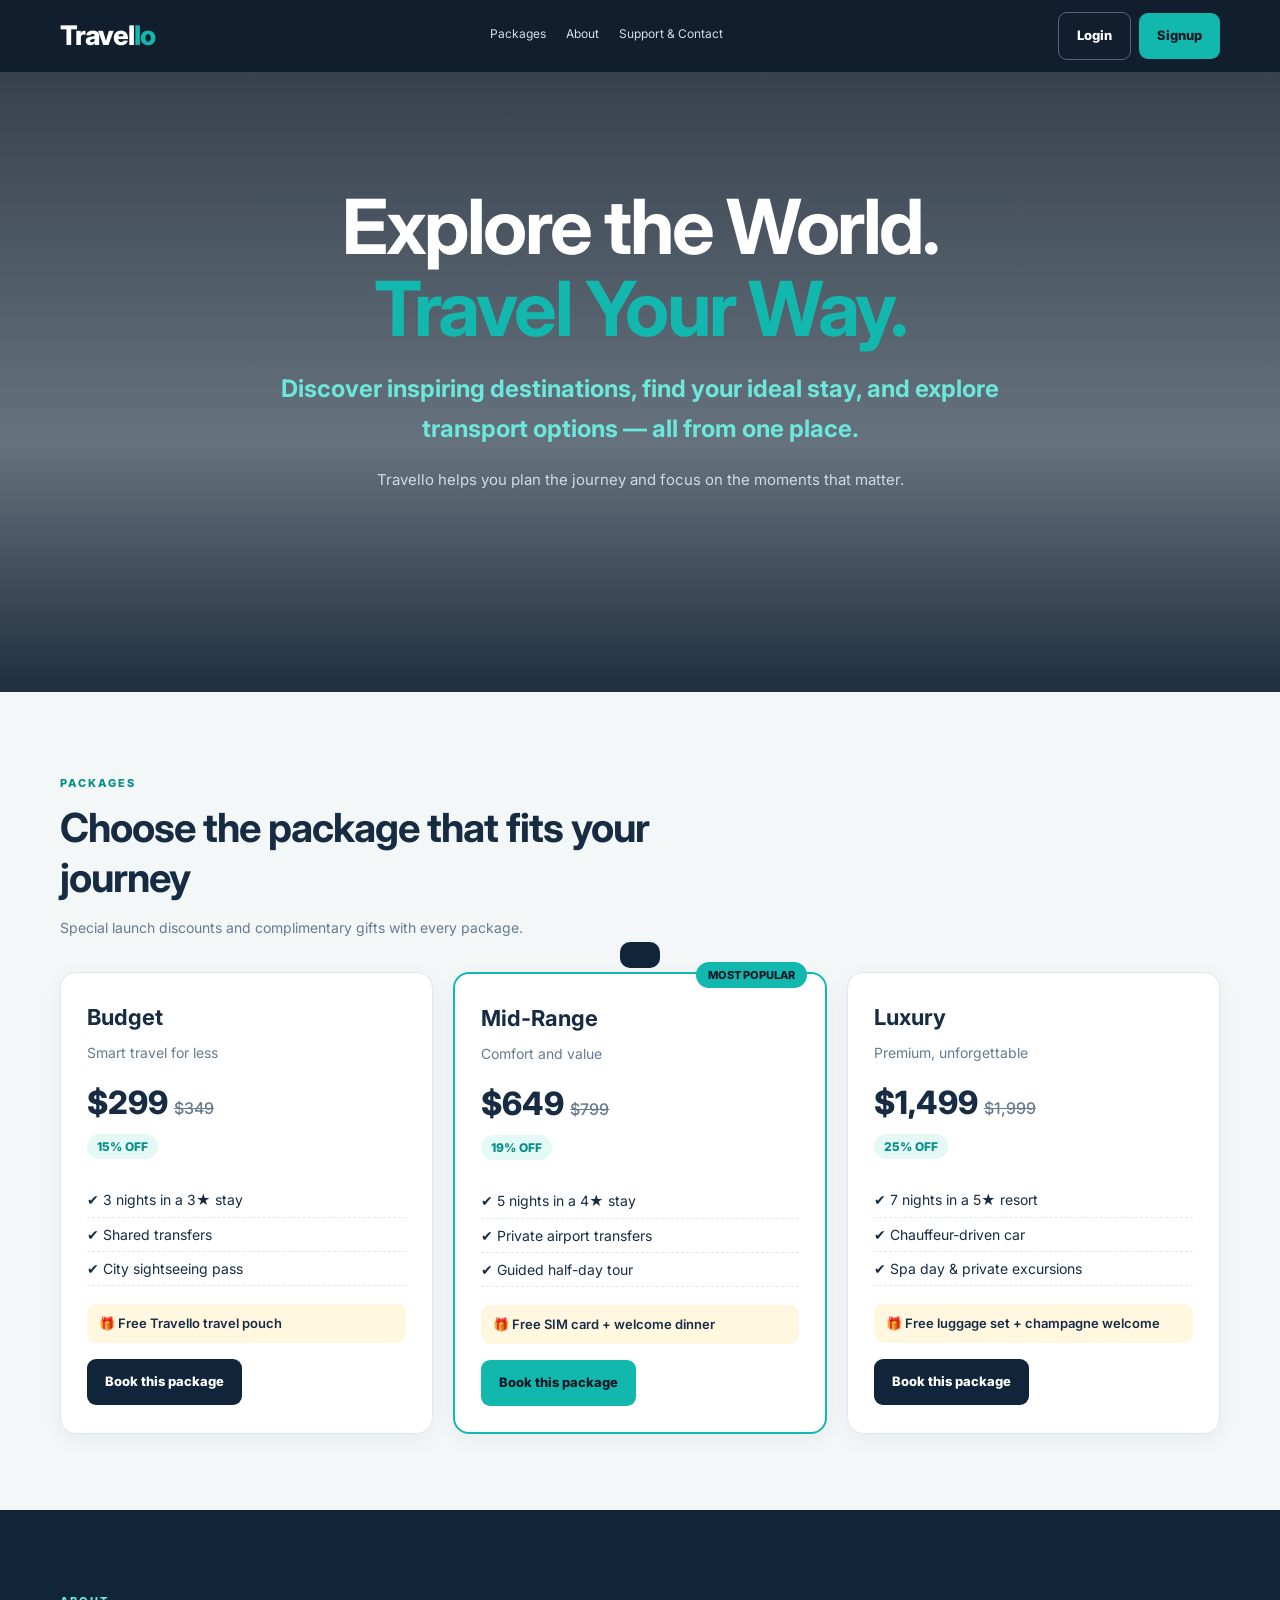
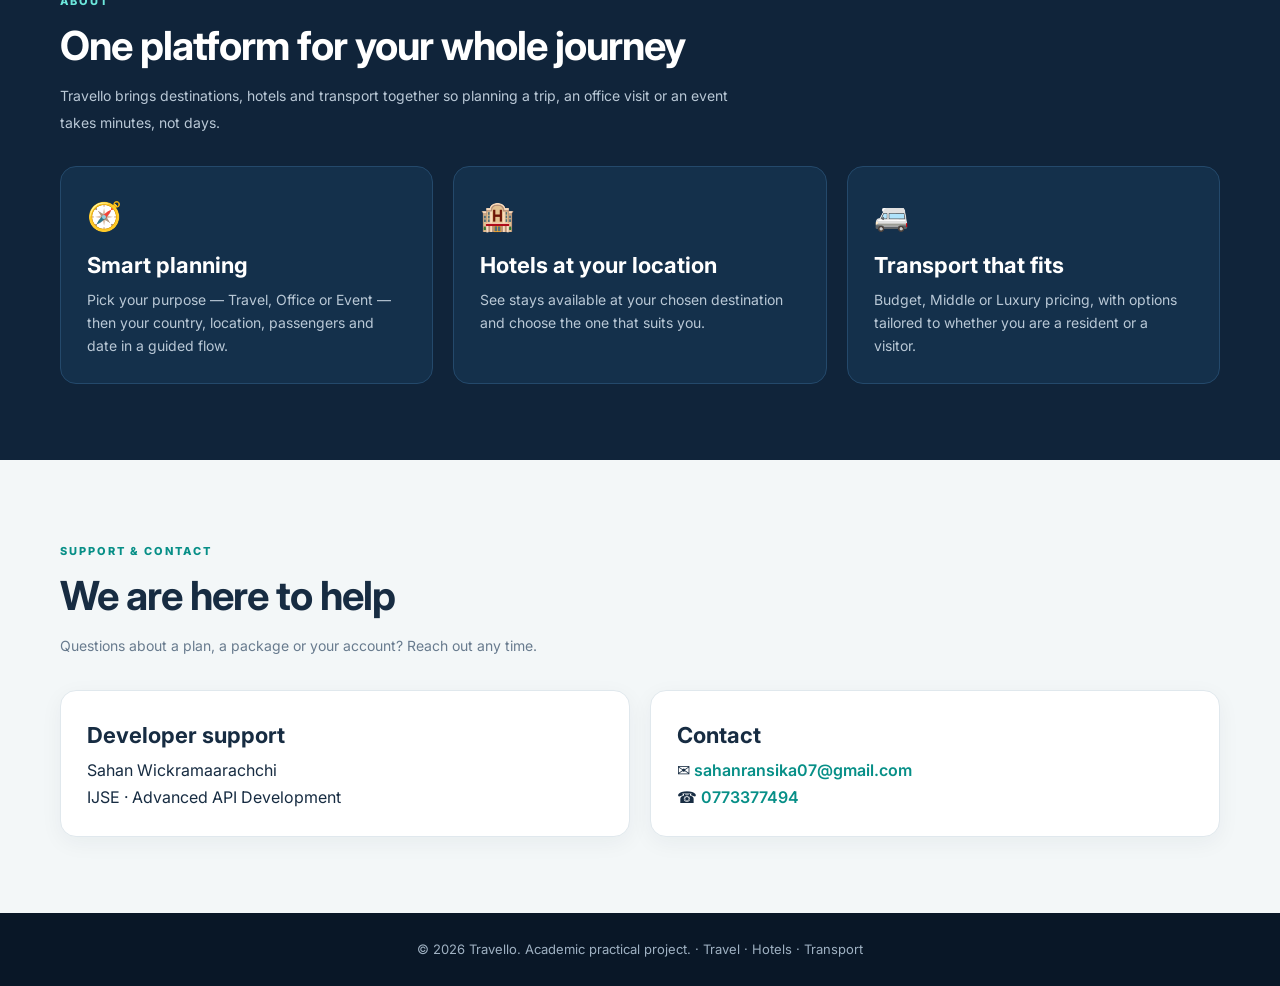
==== commit 31916fc4: "Home overview is change and Updated" ====
--- a/Frontend/index.html
+++ b/Frontend/index.html
@@ -1,1740 +1,389 @@
-
 <!DOCTYPE html>
 <html lang="en">
 <head>
-    <meta charset="UTF-8">
-    <meta name="viewport" content="width=device-width, initial-scale=1.0">
-
-    <meta name="description"
-          content="Travello - Travel, Hotel and Transport Booking System. Advanced API Development practical project at IJSE.">
-
-    <title>Travello | Project Introduction</title>
-
-    <link rel="preconnect" href="https://fonts.googleapis.com">
-    <link rel="preconnect" href="https://fonts.gstatic.com" crossorigin>
-    <link href="https://fonts.googleapis.com/css2?family=Inter:wght@400;500;600;700;800&display=swap"
-          rel="stylesheet">
-
-    <style>
-        :root {
-            --navy: #10243a;
-            --navy-dark: #091727;
-            --navy-light: #193c58;
-            --teal: #12b8ad;
-            --teal-light: #e4f8f6;
-            --background: #f3f7f8;
-            --white: #ffffff;
-            --text: #172c42;
-            --muted: #687b8e;
-            --border: #e0e8ed;
-            --orange: #f5a623;
-            --green: #267c5e;
-            --blue: #205982;
-            --gold: #936700;
-        }
-
-        * {
-            margin: 0;
-            padding: 0;
-            box-sizing: border-box;
-        }
-
-        html {
-            scroll-behavior: smooth;
-            scroll-padding-top: 90px;
-        }
-
-        body {
-            font-family: "Inter", sans-serif;
-            background: var(--background);
-            color: var(--text);
-            line-height: 1.7;
-        }
-
-        a {
-            color: inherit;
-            text-decoration: none;
-        }
-
-        button {
-            font: inherit;
-        }
-
-        .container {
-            width: min(1200px, 90%);
-            margin: auto;
-        }
-
-        /* Navigation */
-
-        .navbar {
-            position: sticky;
-            top: 0;
-            z-index: 100;
-            background: rgba(9, 23, 39, 0.97);
-            color: white;
-            border-bottom: 1px solid rgba(255,255,255,0.08);
-            backdrop-filter: blur(12px);
-        }
-
-        .nav-inner {
-            min-height: 76px;
-            display: flex;
-            align-items: center;
-            justify-content: space-between;
-            gap: 25px;
-        }
-
-        .logo {
-            font-size: 27px;
-            font-weight: 800;
-            letter-spacing: -1px;
-        }
-
-        .logo span {
-            color: var(--teal);
-        }
-
-        .nav-links {
-            display: flex;
-            align-items: center;
-            gap: 27px;
-        }
-
-        .nav-links a {
-            color: #d4e0eb;
-            font-size: 13px;
-            font-weight: 500;
-            transition: 0.25s;
-        }
-
-        .nav-links a:hover {
-            color: var(--teal);
-        }
-
-        .nav-contact {
-            background: var(--teal);
-            color: var(--navy-dark);
-            padding: 10px 17px;
-            border-radius: 7px;
-            font-size: 13px;
-            font-weight: 800;
-        }
-
-        /* Welcome hero */
-
-        .hero {
-            position: relative;
-            overflow: hidden;
-            padding: 105px 0 95px;
-            color: white;
-            background:
-                radial-gradient(
-                    circle at 85% 20%,
-                    rgba(18,184,173,0.22),
-                    transparent 33%
-                ),
-                linear-gradient(135deg, #091727 0%, #102d47 65%, #174a60 100%);
-        }
-
-        .hero::after {
-            content: "";
-            position: absolute;
-            width: 360px;
-            height: 360px;
-            right: -120px;
-            bottom: -220px;
-            border: 1px solid rgba(18,184,173,0.35);
-            border-radius: 50%;
-            box-shadow:
-                0 0 0 35px rgba(18,184,173,0.04),
-                0 0 0 75px rgba(18,184,173,0.04);
-        }
-
-        .hero-content {
-            position: relative;
-            z-index: 1;
-            max-width: 850px;
-        }
-
-        .eyebrow {
-            display: inline-block;
-            padding: 7px 13px;
-            margin-bottom: 23px;
-            color: #69e6da;
-            background: rgba(18,184,173,0.12);
-            border: 1px solid rgba(18,184,173,0.35);
-            border-radius: 30px;
-            font-size: 11px;
-            font-weight: 800;
-            text-transform: uppercase;
-            letter-spacing: 1.5px;
-        }
-
-        .hero h1 {
-            font-size: clamp(39px, 6vw, 70px);
-            line-height: 1.12;
-            letter-spacing: -3px;
-            margin-bottom: 22px;
-        }
-
-        .hero h1 span {
-            color: var(--teal);
-        }
-
-        .hero-description {
-            max-width: 690px;
-            color: #c2d2df;
-            font-size: 16px;
-            line-height: 1.95;
-        }
-
-        .hero-buttons {
-            display: flex;
-            flex-wrap: wrap;
-            gap: 13px;
-            margin-top: 31px;
-        }
-
-        .button {
-            display: inline-flex;
-            align-items: center;
-            justify-content: center;
-            gap: 8px;
-            padding: 13px 20px;
-            border-radius: 8px;
-            font-size: 13px;
-            font-weight: 800;
-            transition: 0.25s;
-        }
-
-        .button-primary {
-            color: var(--navy-dark);
-            background: var(--teal);
-        }
-
-        .button-primary:hover {
-            background: #51ded2;
-            transform: translateY(-2px);
-        }
-
-        .button-outline {
-            color: white;
-            border: 1px solid #506579;
-        }
-
-        .button-outline:hover {
-            border-color: var(--teal);
-        }
-
-        .hero-meta {
-            display: flex;
-            flex-wrap: wrap;
-            gap: 28px;
-            margin-top: 42px;
-            padding-top: 25px;
-            border-top: 1px solid rgba(255,255,255,0.13);
-        }
-
-        .meta-item strong {
-            display: block;
-            font-size: 14px;
-            color: white;
-        }
-
-        .meta-item span {
-            color: #aabdcf;
-            font-size: 12px;
-        }
-
-        /* Quick information cards */
-
-        .overview {
-            position: relative;
-            z-index: 2;
-            margin-top: -34px;
-        }
-
-        .overview-grid {
-            display: grid;
-            grid-template-columns: repeat(4, 1fr);
-            gap: 16px;
-        }
-
-        .overview-card {
-            background: white;
-            border: 1px solid var(--border);
-            border-radius: 12px;
-            padding: 22px;
-            box-shadow: 0 9px 25px rgba(16,36,58,0.04);
-        }
-
-        .overview-card .number {
-            color: var(--teal);
-            font-size: 25px;
-            font-weight: 800;
-        }
-
-        .overview-card h3 {
-            margin-top: 6px;
-            font-size: 14px;
-        }
-
-        .overview-card p {
-            margin-top: 5px;
-            font-size: 12px;
-            color: var(--muted);
-        }
-
-        /* General sections */
-
-        .section {
-            padding: 90px 0;
-        }
-
-        .section-heading {
-            max-width: 760px;
-            margin-bottom: 38px;
-        }
-
-        .section-label {
-            color: #079d94;
-            text-transform: uppercase;
-            letter-spacing: 2px;
-            font-size: 11px;
-            font-weight: 800;
-        }
-
-        .section-heading h2 {
-            font-size: clamp(28px, 4vw, 39px);
-            line-height: 1.3;
-            letter-spacing: -1.3px;
-            margin: 10px 0 14px;
-        }
-
-        .section-heading p {
-            color: var(--muted);
-            font-size: 14px;
-            line-height: 1.9;
-        }
-
-        /* About */
-
-        .about-grid {
-            display: grid;
-            grid-template-columns: 1.15fr 0.85fr;
-            gap: 35px;
-            align-items: start;
-        }
-
-        .about-text p {
-            color: #5e7083;
-            font-size: 14px;
-            line-height: 2;
-            margin-bottom: 16px;
-        }
-
-        .highlight {
-            color: var(--navy);
-            font-weight: 800;
-        }
-
-        .info-panel {
-            padding: 28px;
-            background: white;
-            border: 1px solid var(--border);
-            border-radius: 14px;
-        }
-
-        .info-panel h3 {
-            font-size: 18px;
-            margin-bottom: 19px;
-        }
-
-        .info-list {
-            display: grid;
-            gap: 15px;
-        }
-
-        .info-row {
-            display: flex;
-            align-items: flex-start;
-            gap: 12px;
-        }
-
-        .info-icon {
-            display: grid;
-            place-items: center;
-            flex-shrink: 0;
-            width: 36px;
-            height: 36px;
-            border-radius: 9px;
-            background: var(--teal-light);
-            color: #087e76;
-            font-weight: 800;
-        }
-
-        .info-row strong {
-            display: block;
-            font-size: 12px;
-        }
-
-        .info-row span {
-            display: block;
-            color: var(--muted);
-            font-size: 12px;
-            overflow-wrap: anywhere;
-        }
-
-        /* Objectives */
-
-        .objectives {
-            background: #eaf1f4;
-        }
-
-        .objective-grid {
-            display: grid;
-            grid-template-columns: repeat(3, 1fr);
-            gap: 19px;
-        }
-
-        .objective-card {
-            padding: 27px;
-            background: white;
-            border: 1px solid #dce6eb;
-            border-radius: 12px;
-            transition: 0.25s;
-        }
-
-        .objective-card:hover {
-            transform: translateY(-5px);
-            border-color: var(--teal);
-            box-shadow: 0 10px 25px rgba(16,36,58,0.06);
-        }
-
-        .objective-icon {
-            font-size: 25px;
-            margin-bottom: 15px;
-        }
-
-        .objective-card h3 {
-            font-size: 16px;
-            margin-bottom: 9px;
-        }
-
-        .objective-card p {
-            color: var(--muted);
-            font-size: 13px;
-            line-height: 1.9;
-        }
-
-        /* Technology stack */
-
-        .tech-grid {
-            display: grid;
-            grid-template-columns: repeat(3, 1fr);
-            gap: 16px;
-        }
-
-        .tech-card {
-            padding: 23px;
-            border: 1px solid var(--border);
-            border-radius: 12px;
-            background: white;
-        }
-
-        .tech-card h3 {
-            font-size: 14px;
-            margin-bottom: 13px;
-        }
-
-        .tech-tags {
-            display: flex;
-            flex-wrap: wrap;
-            gap: 8px;
-        }
-
-        .tech-tag {
-            padding: 6px 10px;
-            border-radius: 6px;
-            background: #edf3f6;
-            color: #32495e;
-            font-size: 11px;
-            font-weight: 700;
-        }
-
-        .tech-tag.highlight-tag {
-            background: var(--teal-light);
-            color: #087e76;
-        }
-
-        /* Architecture section */
-
-        .architecture {
-            background: #eaf0f2;
-        }
-
-        .architecture-intro {
-            margin-top: -18px;
-            margin-bottom: 28px;
-            color: var(--muted);
-            font-size: 13px;
-        }
-
-        .architecture-board {
-            padding: 25px;
-            background: #f6f8f8;
-            border: 1px solid #d8e2e6;
-            border-radius: 16px;
-            box-shadow: 0 14px 40px rgba(16,36,58,0.06);
-        }
-
-        .architecture-title {
-            display: flex;
-            justify-content: space-between;
-            align-items: center;
-            gap: 15px;
-            margin-bottom: 20px;
-        }
-
-        .architecture-title h3 {
-            font-size: 17px;
-        }
-
-        .architecture-title span {
-            font-size: 11px;
-            color: var(--muted);
-        }
-
-        .architecture-layout {
-            display: grid;
-            grid-template-columns: minmax(0, 1fr) 250px;
-            gap: 20px;
-            align-items: start;
-        }
-
-        .layers {
-            min-width: 0;
-        }
-
-        .layer {
-            padding: 16px;
-            border-radius: 10px;
-            color: white;
-        }
-
-        .layer-heading {
-            display: flex;
-            align-items: center;
-            justify-content: space-between;
-            gap: 10px;
-            flex-wrap: wrap;
-            margin-bottom: 12px;
-        }
-
-        .layer-heading h4 {
-            font-size: 15px;
-        }
-
-        .layer-heading span {
-            color: rgba(255,255,255,0.8);
-            font-size: 10px;
-            font-family: monospace;
-        }
-
-        .layer-frontend { background: #5c7080; }
-        .layer-controller { background: #11a5a5; }
-        .layer-service { background: #10283d; }
-        .layer-impl { background: #205982; }
-        .layer-repository { background: #287b5d; }
-        .layer-model { background: #906400; }
-
-        .layer-items {
-            display: grid;
-            gap: 8px;
-            grid-template-columns: repeat(5, minmax(0, 1fr));
-        }
-
-        .layer-frontend .layer-items {
-            grid-template-columns: repeat(4, minmax(0, 1fr));
-        }
-
-        .layer-repository .layer-items,
-        .layer-model .layer-items {
-            grid-template-columns: repeat(4, minmax(0, 1fr));
-        }
-
-        .layer-item {
-            min-width: 0;
-            min-height: 48px;
-            padding: 10px 6px;
-            display: flex;
-            align-items: center;
-            justify-content: center;
-            text-align: center;
-            overflow-wrap: anywhere;
-            background: white;
-            color: #183047;
-            border-radius: 7px;
-            font-size: 10px;
-            font-weight: 800;
-        }
-
-        .layer-frontend .layer-item {
-            font-size: 10px;
-        }
-
-        .layer-arrow {
-            height: 28px;
-            display: flex;
-            align-items: center;
-            justify-content: center;
-            color: var(--orange);
-            font-size: 22px;
-            font-weight: 800;
-        }
-
-        .architecture-side {
-            display: grid;
-            gap: 15px;
-        }
-
-        .side-card {
-            padding: 18px;
-            border: 2px solid #11a5a5;
-            border-radius: 10px;
-            background: white;
-        }
-
-        .side-card h4 {
-            font-size: 15px;
-            margin-bottom: 4px;
-        }
-
-        .package {
-            font-family: monospace;
-            font-size: 10px;
-            color: #657b8f;
-            margin-bottom: 12px;
-            overflow-wrap: anywhere;
-        }
-
-        .side-card ul {
-            list-style: none;
-            display: grid;
-            gap: 7px;
-        }
-
-        .side-card li {
-            font-size: 11px;
-            color: #33495f;
-            overflow-wrap: anywhere;
-        }
-
-        .side-card li::before {
-            content: "• ";
-            color: var(--teal);
-            font-weight: 900;
-        }
-
-        .root-info {
-            margin-top: 19px;
-            color: var(--muted);
-            font-size: 11px;
-        }
-
-        .database {
-            padding: 17px;
-            margin-top: 12px;
-            text-align: center;
-            background: white;
-            border: 2px solid var(--navy);
-            border-radius: 10px;
-        }
-
-        .database h4 {
-            font-size: 20px;
-        }
-
-        .database p {
-            color: var(--muted);
-            font-size: 12px;
-            margin-top: 5px;
-        }
-
-        .architecture-note {
-            margin-top: 20px;
-            padding: 15px 18px;
-            border-left: 4px solid var(--teal);
-            border-radius: 5px;
-            background: white;
-            color: #53687b;
-            font-size: 12px;
-            line-height: 1.9;
-        }
-
-        /* API workflow */
-
-        .workflow {
-            display: grid;
-            grid-template-columns: repeat(5, minmax(0, 1fr));
-            gap: 12px;
-        }
-
-        .workflow-step {
-            position: relative;
-            padding: 22px 13px;
-            text-align: center;
-            border: 1px solid var(--border);
-            border-radius: 10px;
-            background: white;
-        }
-
-        .workflow-step .step-number {
-            display: grid;
-            place-items: center;
-            width: 32px;
-            height: 32px;
-            margin: 0 auto 12px;
-            border-radius: 50%;
-            background: var(--navy);
-            color: white;
-            font-size: 12px;
-            font-weight: 800;
-        }
-
-        .workflow-step h3 {
-            font-size: 13px;
-            margin-bottom: 7px;
-        }
-
-        .workflow-step p {
-            color: var(--muted);
-            font-size: 11px;
-            line-height: 1.8;
-        }
-
-        /* Developer support */
-
-        .support {
-            padding: 75px 0;
-            background: var(--navy);
-            color: white;
-        }
-
-        .support-grid {
-            display: grid;
-            grid-template-columns: 1fr 1fr;
-            gap: 40px;
-            align-items: center;
-        }
-
-        .support .section-label {
-            color: #58ded2;
-        }
-
-        .support h2 {
-            font-size: clamp(27px, 4vw, 38px);
-            line-height: 1.35;
-            margin: 10px 0 15px;
-        }
-
-        .support-description {
-            color: #b8c9d8;
-            font-size: 13px;
-            line-height: 2;
-        }
-
-        .contact-panel {
-            padding: 27px;
-            border: 1px solid #344b61;
-            border-radius: 13px;
-            background: #132b42;
-        }
-
-        .contact-panel h3 {
-            margin-bottom: 20px;
-            font-size: 17px;
-        }
-
-        .contact-item {
-            display: flex;
-            align-items: center;
-            gap: 13px;
-            margin-top: 16px;
-        }
-
-        .contact-item .contact-icon {
-            display: grid;
-            place-items: center;
-            flex-shrink: 0;
-            width: 40px;
-            height: 40px;
-            border-radius: 9px;
-            background: rgba(18,184,173,0.15);
-            color: #64e6da;
-            font-size: 17px;
-        }
-
-        .contact-item small {
-            display: block;
-            color: #9eb3c6;
-            font-size: 11px;
-        }
-
-        .contact-item a,
-        .contact-item strong {
-            color: white;
-            font-size: 12px;
-            overflow-wrap: anywhere;
-        }
-
-        .contact-item a:hover {
-            color: var(--teal);
-        }
-
-        /* Footer */
-
-        footer {
-            padding: 25px 0;
-            background: var(--navy-dark);
-            color: white;
-        }
-
-        .footer-inner {
-            display: flex;
-            align-items: center;
-            justify-content: space-between;
-            flex-wrap: wrap;
-            gap: 15px;
-        }
-
-        .footer-inner p {
-            color: #9eb0c2;
-            font-size: 11px;
-        }
-
-        .footer-links {
-            display: flex;
-            gap: 17px;
-            flex-wrap: wrap;
-        }
-
-        .footer-links a {
-            color: #c6d3df;
-            font-size: 11px;
-        }
-
-        .footer-links a:hover {
-            color: var(--teal);
-        }
-
-        /* Responsive */
-
-        @media (max-width: 1000px) {
-            .nav-links {
-                gap: 15px;
-            }
-
-            .nav-links a {
-                font-size: 11px;
-            }
-
-            .overview-grid {
-                grid-template-columns: repeat(2, 1fr);
-            }
-
-            .architecture-layout {
-                grid-template-columns: 1fr;
-            }
-
-            .architecture-side {
-                grid-template-columns: repeat(2, minmax(0, 1fr));
-            }
-
-            .root-info,
-            .database {
-                grid-column: 1 / -1;
-            }
-
-            .tech-grid {
-                grid-template-columns: repeat(2, 1fr);
-            }
-        }
-
-        @media (max-width: 700px) {
-            .container {
-                width: 92%;
-            }
-
-            .nav-inner {
-                min-height: 70px;
-                flex-wrap: wrap;
-                padding: 15px 0;
-            }
-
-            .logo {
-                font-size: 24px;
-            }
-
-            .nav-contact {
-                padding: 8px 11px;
-                font-size: 11px;
-            }
-
-            .nav-links {
-                order: 3;
-                width: 100%;
-                overflow-x: auto;
-                padding-bottom: 4px;
-                gap: 22px;
-            }
-
-            .nav-links a {
-                white-space: nowrap;
-                font-size: 12px;
-            }
-
-            .hero {
-                padding: 75px 0 70px;
-            }
-
-            .hero h1 {
-                letter-spacing: -1.5px;
-            }
-
-            .hero-description {
-                font-size: 14px;
-            }
-
-            .hero-meta {
-                gap: 20px;
-            }
-
-            .overview-grid {
-                gap: 10px;
-            }
-
-            .overview-card {
-                padding: 16px;
-            }
-
-            .overview-card .number {
-                font-size: 22px;
-            }
-
-            .section {
-                padding: 65px 0;
-            }
-
-            .about-grid,
-            .objective-grid,
-            .tech-grid,
-            .support-grid {
-                grid-template-columns: 1fr;
-            }
-
-            .architecture-board {
-                padding: 12px;
-            }
-
-            .architecture-title {
-                align-items: flex-start;
-                flex-direction: column;
-            }
-
-            .layer {
-                padding: 12px;
-            }
-
-            .layer-heading h4 {
-                font-size: 13px;
-            }
-
-            .layer-heading span {
-                font-size: 9px;
-            }
-
-            .layer-items,
-            .layer-frontend .layer-items,
-            .layer-repository .layer-items,
-            .layer-model .layer-items {
-                grid-template-columns: repeat(2, minmax(0, 1fr));
-            }
-
-            .layer-item {
-                min-height: 42px;
-                font-size: 10px;
-            }
-
-            .architecture-side {
-                grid-template-columns: 1fr;
-            }
-
-            .root-info,
-            .database {
-                grid-column: auto;
-            }
-
-            .workflow {
-                grid-template-columns: repeat(2, minmax(0, 1fr));
-            }
-
-            .workflow-step:last-child {
-                grid-column: 1 / -1;
-            }
-
-            .support {
-                padding: 60px 0;
-            }
-
-            .footer-inner {
-                align-items: flex-start;
-                flex-direction: column;
-            }
-        }
-
-        @media (max-width: 360px) {
-            .overview-grid,
-            .workflow {
-                grid-template-columns: 1fr;
-            }
-
-            .workflow-step:last-child {
-                grid-column: auto;
-            }
-
-            .hero-buttons .button {
-                width: 100%;
-            }
-        }
-    </style>
+<meta charset="utf-8">
+<meta name="viewport" content="width=device-width, initial-scale=1">
+<meta name="description" content="Travello travel, hotel and transport planning project">
+<title>Travello | Explore Beyond Boundaries</title>
+<link rel="preconnect" href="https://fonts.googleapis.com">
+<link href="https://fonts.googleapis.com/css2?family=Inter:wght@400;500;600;700;800&display=swap" rel="stylesheet">
+<style>
+:root{--navy:#10243a;--dark:#091727;--teal:#12b8ad;--pale:#e4f8f6;--bg:#f3f7f8;--text:#172c42;--muted:#687b8e;--line:#e0e8ed;--white:#fff}
+*{box-sizing:border-box;margin:0;padding:0}
+html{scroll-behavior:smooth;scroll-padding-top:85px}
+body{font-family:'Inter',Arial,sans-serif;color:var(--text);background:var(--bg);line-height:1.65}
+a{text-decoration:none;color:inherit}
+button,input,select{font:inherit}button{cursor:pointer}
+.container{width:min(1160px,92%);margin:auto}
+.section{padding:76px 0}
+.eyebrow{font-size:11px;letter-spacing:2px;text-transform:uppercase;font-weight:800;color:#078f87}
+.head{max-width:700px;margin-bottom:30px}
+.head h2{font-size:clamp(28px,4vw,40px);letter-spacing:-1px;line-height:1.25;margin:9px 0 12px}
+.muted,.head p{color:var(--muted);font-size:14px;line-height:1.9}
+.btn{border:0;border-radius:9px;padding:12px 18px;display:inline-flex;align-items:center;justify-content:center;gap:7px;font-size:13px;font-weight:800;transition:.2s}
+.primary{background:var(--teal);color:var(--dark)}.primary:hover{background:#4cddd2;transform:translateY(-1px)}
+.outline{border:1px solid #52677b;color:#fff;background:transparent}
+.darkbtn{background:var(--navy);color:#fff}
+/* navbar: actions LEFT, system name RIGHT */
+.navbar{position:sticky;top:0;z-index:30;background:rgba(9,23,39,.97);color:#fff}
+.nav{min-height:72px;display:flex;align-items:center;justify-content:space-between;gap:20px}
+.nav-actions{display:flex;gap:8px;align-items:center}
+.links{display:flex;gap:20px}.links a{font-size:12px;color:#d2deea}.links a:hover{color:var(--teal)}
+.logo{font-size:27px;font-weight:800;letter-spacing:-1px;cursor:pointer}.logo span{color:var(--teal)}
+.hello{font-size:12px;color:#d2deea}
+/* views */
+.view{display:none}.view.active{display:block}
+/* hero with animation */
+.hero{position:relative;overflow:hidden;min-height:620px;display:flex;align-items:center;color:#fff;text-align:center}
+.hero-bg{position:absolute;inset:0;background:url('https://images.unsplash.com/photo-1501785888041-af3ef285b470?auto=format&fit=crop&w=1900&q=85') center/cover;animation:kb 18s ease-in-out infinite alternate}
+.hero::after{content:"";position:absolute;inset:0;background:linear-gradient(180deg,rgba(7,20,35,.8),rgba(8,25,43,.6) 60%,rgba(8,25,43,.9))}
+.hero .container{position:relative;z-index:2;max-width:820px;padding:80px 0}
+.hero h1{font-size:clamp(40px,6.5vw,76px);line-height:1.08;letter-spacing:-2.5px;margin-bottom:20px}
+.hero h1 span{color:var(--teal)}
+.hero h2{font-size:clamp(18px,2.4vw,24px);color:#6ce7dc;margin-bottom:16px}
+.hero p{color:#d0dce6;font-size:15px;line-height:1.95;max-width:680px;margin:0 auto 30px}
+.rise{opacity:0;transform:translateY(30px);animation:rise .9s forwards}
+.d1{animation-delay:.2s}.d2{animation-delay:.6s}.d3{animation-delay:1s}.d4{animation-delay:1.4s}
+.cta{animation:pulse 2.4s 2.4s infinite;padding:15px 34px;font-size:15px}
+@keyframes rise{to{opacity:1;transform:none}}
+@keyframes kb{from{transform:scale(1)}to{transform:scale(1.12)}}
+@keyframes pulse{0%,100%{box-shadow:0 0 0 0 rgba(18,184,173,.5)}50%{box-shadow:0 0 0 14px rgba(18,184,173,0)}}
+/* packages */
+.grid3{display:grid;grid-template-columns:repeat(auto-fit,minmax(260px,1fr));gap:20px}
+.card{background:#fff;border:1px solid var(--line);border-radius:16px;padding:26px;position:relative;box-shadow:0 6px 22px #10243a0d}
+.card.feat{border:2px solid var(--teal)}
+.badge{position:absolute;top:-12px;right:18px;background:var(--teal);color:var(--dark);font-size:11px;font-weight:800;padding:4px 12px;border-radius:20px}
+.card h3{font-size:22px;margin-bottom:4px}
+.price{font-size:32px;font-weight:800;margin:10px 0 2px}.price s{font-size:16px;color:var(--muted);font-weight:500}
+.off{display:inline-block;background:var(--pale);color:#078f87;font-weight:800;font-size:12px;padding:3px 10px;border-radius:20px;margin-bottom:12px}
+.card ul{list-style:none;margin:12px 0 18px;font-size:14px}.card li{padding:5px 0;border-bottom:1px dashed var(--line)}
+.gift{background:#fff7e0;border-radius:9px;padding:9px 12px;font-size:13px;font-weight:600;margin-bottom:16px}
+.about{background:var(--navy);color:#fff}.about .head p{color:#b9c8d6}.about .eyebrow{color:#6ce7dc}
+.about .card{background:#14304b;border-color:#24496b;color:#fff;box-shadow:none}.about .card p{color:#b9c8d6;font-size:14px}
+.ico{font-size:28px;margin-bottom:8px}
+.contact{display:grid;grid-template-columns:1fr 1fr;gap:20px}
+.contact .card a{color:#078f87;font-weight:600}
+footer{background:var(--dark);color:#9fb1c2;text-align:center;padding:26px 0;font-size:13px}
+/* forms */
+.authwrap{min-height:calc(100vh - 72px);display:grid;place-items:center;padding:40px 0;background:linear-gradient(rgba(9,23,39,.82),rgba(9,23,39,.82)),url('https://images.unsplash.com/photo-1488646953014-85cb44e25828?auto=format&fit=crop&w=1600&q=70') center/cover}
+.box{background:#fff;border-radius:18px;padding:32px;width:min(480px,92%);box-shadow:0 20px 60px #0006}
+.box h2{font-size:26px;margin-bottom:4px}
+.field{margin-top:14px;position:relative}
+label{display:block;font-size:11px;font-weight:800;letter-spacing:1px;color:var(--muted);margin-bottom:5px}
+input,select{width:100%;padding:12px 13px;border:1px solid #cfdbe3;border-radius:9px;background:#fff;color:var(--text)}
+input:focus,select:focus{outline:2px solid var(--teal);border-color:transparent}
+.err{color:#c0392b;font-size:13px;margin-top:10px;min-height:18px}
+.swap{font-size:13px;margin-top:14px;text-align:center;color:var(--muted)}.swap a{color:#078f87;font-weight:700;cursor:pointer}
+/* country picker */
+.cp-btn{width:100%;display:flex;align-items:center;gap:10px;text-align:left;padding:12px 13px;border:1px solid #cfdbe3;border-radius:9px;background:#fff}
+.cp-btn img,.cp-item img{width:24px;height:18px;object-fit:cover;border-radius:2px;box-shadow:0 0 0 1px #0002}
+.cp-list{display:none;position:absolute;z-index:20;left:0;right:0;top:100%;margin-top:4px;background:#fff;border:1px solid #cfdbe3;border-radius:10px;box-shadow:0 12px 30px #0003;max-height:280px;overflow:auto}
+.cp.open .cp-list{display:block}
+.cp-list input{position:sticky;top:0;border-radius:0;border:0;border-bottom:1px solid var(--line)}
+.cp-item{display:flex;align-items:center;gap:10px;padding:8px 13px;font-size:14px;cursor:pointer}.cp-item:hover{background:var(--pale)}
+/* planner */
+.planner{padding:50px 0 80px}
+.pbox{background:#fff;border-radius:18px;padding:34px;border:1px solid var(--line);box-shadow:0 10px 34px #10243a12;max-width:860px;margin:auto}
+.pbox h1{font-size:clamp(28px,4vw,38px);letter-spacing:-1px;text-align:center;margin-bottom:6px}
+.step{margin-top:28px;padding-top:6px;border-top:1px solid var(--line)}
+.step h3{font-size:16px;margin-top:14px;color:var(--navy)}.step h3 small{color:var(--muted);font-weight:500}
+.row{display:grid;grid-template-columns:1fr 1fr;gap:0 18px}
+.locked{opacity:.45;pointer-events:none}
+.tiers{display:grid;grid-template-columns:repeat(3,1fr);gap:10px}
+.tier{border:2px solid var(--line);border-radius:12px;padding:14px;text-align:center;cursor:pointer;font-weight:700}
+.tier small{display:block;color:var(--muted);font-weight:500}.tier.sel{border-color:var(--teal);background:var(--pale)}
+.summary{background:var(--navy);color:#fff;border-radius:14px;padding:20px;margin-top:22px;font-size:14px}
+.summary b{color:#6ce7dc}.total{font-size:26px;font-weight:800;margin-top:6px}
+.tag{display:inline-block;background:var(--pale);color:#078f87;font-weight:700;font-size:12px;border-radius:20px;padding:3px 11px}
+.toast{position:fixed;bottom:22px;left:50%;transform:translateX(-50%) translateY(90px);background:var(--navy);color:#fff;padding:13px 20px;border-radius:10px;font-size:14px;transition:.3s;z-index:50;max-width:90%}.toast.show{transform:translateX(-50%)}
+@media(max-width:700px){.row,.contact{grid-template-columns:1fr}.links{display:none}.tiers{grid-template-columns:1fr}}
+/* ---- added for new structure ---- */
+.nav{justify-content:flex-start}.nav .links{margin:0 auto}
+.links a{cursor:pointer;padding-bottom:3px;border-bottom:2px solid transparent}.links a.on{color:var(--teal);border-color:var(--teal);font-weight:700}
+.page{padding:44px 0 80px}.page h1{font-size:clamp(26px,3.5vw,34px);letter-spacing:-1px}
+.sel3{display:grid;grid-template-columns:repeat(auto-fit,minmax(240px,1fr));gap:18px;margin-top:26px}
+.sel3 .card{cursor:pointer;text-align:center;transition:.2s}.sel3 .card:hover{transform:translateY(-4px);border-color:var(--teal)}
+.chips{display:flex;gap:8px;flex-wrap:wrap;margin:18px 0 22px}
+.chip{border:1px solid #cfdbe3;background:#fff;border-radius:20px;padding:6px 16px;font-size:12px;font-weight:700;color:var(--text)}.chip.on{background:var(--navy);color:#fff;border-color:var(--navy)}
+.hcard{background:#fff;border:1px solid var(--line);border-radius:18px;padding:14px;box-shadow:0 6px 22px #10243a0d;display:flex;flex-direction:column;gap:6px}
+.himg{height:130px;border-radius:12px;display:grid;place-items:center;font-size:44px;background:linear-gradient(135deg,#34d3f5,#9be34a)}.himg.big{height:150px;margin:10px 0}
+.hcard h4{font-size:16px}.hcard .btn{margin-top:6px}
+.modal{position:fixed;inset:0;background:#000a;z-index:60;display:none;place-items:center;padding:20px;overflow:auto}.modal.show{display:grid}
+.mbox{background:#fff;border-radius:22px;padding:26px;width:min(520px,100%);position:relative;margin:auto}
+.mx{position:absolute;top:12px;right:16px;border:0;background:none;font-size:24px}
+.info{background:var(--bg);border-radius:10px;padding:12px;font-size:13px;line-height:1.9}
+.tabs{display:flex;gap:8px;margin:18px 0}
+.brow{background:#fff;border:1px solid var(--line);border-radius:14px;padding:14px 18px;display:flex;justify-content:space-between;align-items:center;gap:12px;margin-bottom:12px;flex-wrap:wrap}
+.brow small{color:var(--muted);display:block}.brow .btn{padding:8px 14px}.st{font-weight:800;font-size:12px;color:#d98b00}.st.ok{color:#078f87}
+</style>
 </head>
-
 <body>
-
-    <!-- Navigation -->
-    <header class="navbar">
-        <div class="container nav-inner">
-
-            <a href="#home" class="logo">
-                Travel<span>lo.</span>
-            </a>
-
-            <nav class="nav-links" aria-label="Main navigation">
-                <a href="#home">Home</a>
-                <a href="#about">About</a>
-                <a href="#objectives">Objectives</a>
-                <a href="#technologies">Technologies</a>
-                <a href="#architecture">Project Structure</a>
-            </nav>
-
-            <a href="#support" class="nav-contact">Developer Contact ↗</a>
-
-        </div>
-    </header>
-
-    <main>
-
-        <!-- Welcome Section -->
-        <section class="hero" id="home">
-            <div class="container">
-                <div class="hero-content">
-
-                    <span class="eyebrow">
-                        IJSE · Advanced API Development
-                    </span>
-
-                    <h1>
-                        Welcome to the<br>
-                        <span>Travello Project.</span>
-                    </h1>
-
-                    <p class="hero-description">
-                        Your journey to smarter travel planning starts here.
-                        Travello is a travel planning and booking system concept
-                        designed to bring destinations, hotel reservations,
-                        transport services, and travel packages together in
-                        one convenient platform.
-                    </p>
-
-                    <div class="hero-buttons">
-                        <a href="#about" class="button button-primary">
-                            Explore the Project →
-                        </a>
-
-                        <a href="#architecture" class="button button-outline">
-                            View Project Structure
-                        </a>
-                    </div>
-
-                    <div class="hero-meta">
-                        <div class="meta-item">
-                            <strong>Academic Project</strong>
-                            <span>IJSE Campus Practical</span>
-                        </div>
-
-                        <div class="meta-item">
-                            <strong>Advanced API Development</strong>
-                            <span>Module</span>
-                        </div>
-
-                        <div class="meta-item">
-                            <strong>Layered Architecture</strong>
-                            <span>Spring Boot Backend</span>
-                        </div>
-                    </div>
-
-                </div>
-            </div>
-        </section>
-
-        <!-- Project Overview Cards -->
-        <section class="overview">
-            <div class="container overview-grid">
-
-                <article class="overview-card">
-                    <div class="number">01</div>
-                    <h3>Travel Planning</h3>
-                    <p>Explore destinations and travel packages.</p>
-                </article>
-
-                <article class="overview-card">
-                    <div class="number">02</div>
-                    <h3>Hotel Reservations</h3>
-                    <p>Organize accommodation and stays.</p>
-                </article>
-
-                <article class="overview-card">
-                    <div class="number">03</div>
-                    <h3>Transport Services</h3>
-                    <p>Plan convenient transportation.</p>
-                </article>
-
-                <article class="overview-card">
-                    <div class="number">04</div>
-                    <h3>Booking Management</h3>
-                    <p>Manage travel-related reservations.</p>
-                </article>
-
-            </div>
-        </section>
-
-        <!-- About Project -->
-        <section class="section" id="about">
-            <div class="container">
-
-                <div class="section-heading">
-                    <span class="section-label">About the Project</span>
-                    <h2>A Smarter Way to Plan Your Journey</h2>
-                    <p>
-                        An academic software development project focused on
-                        designing a travel planning platform and applying
-                        modern backend development concepts.
-                    </p>
-                </div>
-
-                <div class="about-grid">
-
-                    <div class="about-text">
-                        <p>
-                            <span class="highlight">Travello</span> is a web-based
-                            travel planning and booking system developed as a
-                            practical project for the
-                            <span class="highlight">
-                                Advanced API Development
-                            </span>
-                            module at the Institute of Java and Software
-                            Engineering (IJSE).
-                        </p>
-
-                        <p>
-                            The project aims to provide a centralized platform
-                            where users can explore countries and destinations,
-                            discover hotels and dining options, review travel
-                            packages, arrange transport, and manage bookings.
-                        </p>
-
-                        <p>
-                            The frontend is built using HTML, CSS, and JavaScript.
-                            The backend follows a layered architecture using
-                            Spring Boot, with separate controllers, service
-                            interfaces, service implementations, repositories,
-                            and model entities. MySQL is used as the relational
-                            database.
-                        </p>
-
-                        <p>
-                            This project provides an opportunity to practice
-                            REST API development, application layering,
-                            database integration, authentication concepts,
-                            and maintainable software design.
-                        </p>
-                    </div>
-
-                    <aside class="info-panel">
-                        <h3>Project Information</h3>
-
-                        <div class="info-list">
-
-                            <div class="info-row">
-                                <div class="info-icon">P</div>
-                                <div>
-                                    <strong>Project Name</strong>
-                                    <span>Travello – Travel Planning System</span>
-                                </div>
-                            </div>
-
-                            <div class="info-row">
-                                <div class="info-icon">I</div>
-                                <div>
-                                    <strong>Institute</strong>
-                                    <span>
-                                        Institute of Java and Software Engineering
-                                        (IJSE)
-                                    </span>
-                                </div>
-                            </div>
-
-                            <div class="info-row">
-                                <div class="info-icon">M</div>
-                                <div>
-                                    <strong>Module</strong>
-                                    <span>Advanced API Development</span>
-                                </div>
-                            </div>
-
-                            <div class="info-row">
-                                <div class="info-icon">A</div>
-                                <div>
-                                    <strong>Application Type</strong>
-                                    <span>Web-Based Application</span>
-                                </div>
-                            </div>
-
-                            <div class="info-row">
-                                <div class="info-icon">D</div>
-                                <div>
-                                    <strong>Developer</strong>
-                                    <span>Sahan Wickramaarachchi</span>
-                                </div>
-                            </div>
-
-                        </div>
-                    </aside>
-
-                </div>
-            </div>
-        </section>
-
-        <!-- Objectives -->
-        <section class="section objectives" id="objectives">
-            <div class="container">
-
-                <div class="section-heading">
-                    <span class="section-label">Project Objectives</span>
-                    <h2>What Travello Is Designed to Achieve</h2>
-                    <p>
-                        The main objectives are to organize travel-related
-                        information, simplify booking workflows, and demonstrate
-                        structured API development.
-                    </p>
-                </div>
-
-                <div class="objective-grid">
-
-                    <article class="objective-card">
-                        <div class="objective-icon">🌍</div>
-                        <h3>Destination Discovery</h3>
-                        <p>
-                            Organize countries, destinations, and travel
-                            information to help users explore places of interest.
-                        </p>
-                    </article>
-
-                    <article class="objective-card">
-                        <div class="objective-icon">🏨</div>
-                        <h3>Hotel & Dining Information</h3>
-                        <p>
-                            Maintain structured information about hotels,
-                            accommodation, and dining options.
-                        </p>
-                    </article>
-
-                    <article class="objective-card">
-                        <div class="objective-icon">🚘</div>
-                        <h3>Transport Planning</h3>
-                        <p>
-                            Support transport-related information and
-                            travel arrangements within the platform.
-                        </p>
-                    </article>
-
-                    <article class="objective-card">
-                        <div class="objective-icon">🧳</div>
-                        <h3>Travel Packages</h3>
-                        <p>
-                            Organize travel packages so users can discover
-                            suitable trip options.
-                        </p>
-                    </article>
-
-                    <article class="objective-card">
-                        <div class="objective-icon">📅</div>
-                        <h3>Booking Management</h3>
-                        <p>
-                            Structure booking records and provide a foundation
-                            for reservation management.
-                        </p>
-                    </article>
-
-                    <article class="objective-card">
-                        <div class="objective-icon">🔐</div>
-                        <h3>API & Access Control</h3>
-                        <p>
-                            Practice API authentication, authorization concepts,
-                            and controlled access to application endpoints.
-                        </p>
-                    </article>
-
-                </div>
-            </div>
-        </section>
-
-        <!-- Technologies -->
-        <section class="section" id="technologies">
-            <div class="container">
-
-                <div class="section-heading">
-                    <span class="section-label">Technology Stack</span>
-                    <h2>Technologies Behind Travello</h2>
-                    <p>
-                        A frontend and backend stack designed to demonstrate
-                        API development and layered application architecture.
-                    </p>
-                </div>
-
-                <div class="tech-grid">
-
-                    <article class="tech-card">
-                        <h3>Frontend</h3>
-                        <div class="tech-tags">
-                            <span class="tech-tag highlight-tag">HTML5</span>
-                            <span class="tech-tag highlight-tag">CSS3</span>
-                            <span class="tech-tag highlight-tag">JavaScript</span>
-                        </div>
-                    </article>
-
-                    <article class="tech-card">
-                        <h3>Backend</h3>
-                        <div class="tech-tags">
-                            <span class="tech-tag highlight-tag">Java</span>
-                            <span class="tech-tag highlight-tag">Spring Boot</span>
-                            <span class="tech-tag">REST API</span>
-                        </div>
-                    </article>
-
-                    <article class="tech-card">
-                        <h3>Persistence</h3>
-                        <div class="tech-tags">
-                            <span class="tech-tag highlight-tag">MySQL</span>
-                            <span class="tech-tag">Spring Data JPA</span>
-                            <span class="tech-tag">Hibernate</span>
-                        </div>
-                    </article>
-
-                    <article class="tech-card">
-                        <h3>Security Concepts</h3>
-                        <div class="tech-tags">
-                            <span class="tech-tag">Spring Security</span>
-                            <span class="tech-tag">JWT</span>
-                            <span class="tech-tag">Role-Based Access</span>
-                        </div>
-                    </article>
-
-                    <article class="tech-card">
-                        <h3>Architecture</h3>
-                        <div class="tech-tags">
-                            <span class="tech-tag">Controller</span>
-                            <span class="tech-tag">Service</span>
-                            <span class="tech-tag">ServiceImpl</span>
-                            <span class="tech-tag">Repository</span>
-                            <span class="tech-tag">Model</span>
-                        </div>
-                    </article>
-
-                    <article class="tech-card">
-                        <h3>Development Tools</h3>
-                        <div class="tech-tags">
-                            <span class="tech-tag">Git</span>
-                            <span class="tech-tag">GitHub</span>
-                            <span class="tech-tag">Maven</span>
-                            <span class="tech-tag">Postman</span>
-                        </div>
-                    </article>
-
-                </div>
-            </div>
-        </section>
-
-        <!-- Project Structure -->
-        <section class="section architecture" id="architecture">
-            <div class="container">
-
-                <div class="section-heading">
-                    <span class="section-label">System Architecture</span>
-                    <h2>Travello Project Structure</h2>
-                    <p>
-                        A visual overview of the frontend, Spring Boot backend
-                        layers, supporting packages, and MySQL database.
-                    </p>
-                </div>
-
-                <p class="architecture-intro">
-                    Backend package: <strong>com.travel</strong>
-                    &nbsp; · &nbsp;
-                    Database: <strong>MySQL / travel_db</strong>
-                </p>
-
-                <div class="architecture-board">
-
-                    <div class="architecture-title">
-                        <h3>Application Architecture</h3>
-                        <span>Frontend → Backend → Database</span>
-                    </div>
-
-                    <div class="architecture-layout">
-
-                        <div class="layers">
-
-                            <!-- Frontend -->
-                            <div class="layer layer-frontend">
-                                <div class="layer-heading">
-                                    <h4>Frontend (Static)</h4>
-                                    <span>src/main/resources/static</span>
-                                </div>
-
-                                <div class="layer-items">
-                                    <div class="layer-item">index.html</div>
-                                    <div class="layer-item">admin.html</div>
-                                </div>
-                            </div>
-
-                            <div class="layer-arrow">↓</div>
-
-                            <!-- Controller -->
-                            <div class="layer layer-controller">
-                                <div class="layer-heading">
-                                    <h4>Controller Layer</h4>
-                                    <span>com.travel.controller · HTTP</span>
-                                </div>
-
-                                <div class="layer-items">
-                                    <div class="layer-item">AuthController</div>
-                                    <div class="layer-item">PublicController</div>
-                                    <div class="layer-item">AdminCatalogueController</div>
-                                    <div class="layer-item">AdminOverviewController</div>
-                                    <div class="layer-item">TravelRequestController</div>
-                                </div>
-                            </div>
-
-                            <div class="layer-arrow">↓</div>
-
-                            <!-- Service -->
-                            <div class="layer layer-service">
-                                <div class="layer-heading">
-                                    <h4>Service Layer (Interfaces)</h4>
-                                    <span>com.travel.service</span>
-                                </div>
-
-                                <div class="layer-items">
-                                    <div class="layer-item">AuthService</div>
-                                    <div class="layer-item">CatalogService</div>
-                                    <div class="layer-item">TravelRequestService</div>
-                                </div>
-                            </div>
-
-                            <div class="layer-arrow">↓</div>
-
-                            <!-- Service Implementation -->
-                            <div class="layer layer-impl">
-                                <div class="layer-heading">
-                                    <h4>ServiceImpl (Business Logic)</h4>
-                                    <span>com.travel.service.impl</span>
-                                </div>
-
-                                <div class="layer-items">
-                                    <div class="layer-item">AuthServiceImpl</div>
-                                    <div class="layer-item">CatalogServiceImpl</div>
-                                    <div class="layer-item">TravelRequestServiceImpl</div>
-                                </div>
-                            </div>
-
-                            <div class="layer-arrow">↓</div>
-
-                            <!-- Repository -->
-                            <div class="layer layer-repository">
-                                <div class="layer-heading">
-                                    <h4>Repository Layer (Spring Data JPA)</h4>
-                                    <span>com.travel.repository</span>
-                                </div>
-
-                                <div class="layer-items">
-                                    <div class="layer-item">AppUserRepository</div>
-                                    <div class="layer-item">DestinationRepository</div>
-                                    <div class="layer-item">HotelRepository</div>
-                                    <div class="layer-item">TransportOptionRepository</div>
-                                    <div class="layer-item">TravelRequestRepository</div>
-                                </div>
-                            </div>
-
-                            <div class="layer-arrow">↓</div>
-
-                            <!-- Model -->
-                            <div class="layer layer-model">
-                                <div class="layer-heading">
-                                    <h4>Model Layer (JPA Entities)</h4>
-                                    <span>com.travel.model</span>
-                                </div>
-
-                                <div class="layer-items">
-                                    <div class="layer-item">AppUser</div>
-                                    <div class="layer-item">Role</div>
-                                    <div class="layer-item">Destination</div>
-                                    <div class="layer-item">Hotel</div>
-                                    <div class="layer-item">TransportOption</div>
-                                    <div class="layer-item">CatalogueStatus</div>
-                                    <div class="layer-item">TravelRequest</div>
-                                    <div class="layer-item">RequestStatus</div>
-                                </div>
-                            </div>
-
-                        </div>
-
-                        <!-- Supporting packages -->
-                        <aside class="architecture-side">
-
-                            <div class="side-card">
-                                <h4>Security</h4>
-                                <p class="package">com.travel.security</p>
-
-                                <ul>
-                                    <li>JwtService</li>
-                                    <li>JwtAuthenticationFilter</li>
-                                    <li>CustomUserDetailsService</li>
-                                </ul>
-                            </div>
-
-                            <div class="side-card">
-                                <h4>DTO (Records / Objects)</h4>
-                                <p class="package">com.travel.dto</p>
-
-                                <ul>
-                                    <li>AuthDtos</li>
-                                    <li>CatalogueDtos</li>
-                                    <li>TravelRequestDtos</li>
-                                </ul>
-                            </div>
-
-                            <div class="side-card">
-                                <h4>Config </h4>
-                                <p class="package">com.travel.config</p>
-
-                                <ul>
-                                    <li>SecurityConfig</li>
-                                    <li>BootstrapAdminConfig</li>
-                                </ul>
-                            </div>
-
-                            <div class="side-card">
-                                <h4>Exception</h4>
-                                <p class="package">com.travel.exception</p>
-
-                                <ul>
-                                    <li>ResourceNotFoundException</li>
-                                    <li>ApiExceptionHandler</li>
-                                </ul>
-                            </div>
-
-                            <div class="root-info">
-                                Root configuration files
-                                <br>
-                                TravelApplication.java
-                                <br>
-                                pom.xml
-                                <br>
-                                application.properties
-                            </div>
-
-                            <div class="database">
-                                <h4>MySQL</h4>
-                                <p>travel_db</p>
-                                <p>Relational Database</p>
-                            </div>
-
-                        </aside>
-
-                    </div>
-
-                    <div class="architecture-note">
-                        <strong>How it works:</strong>
-                        Controllers receive HTTP requests and return responses.
-                        Service interfaces define operations, ServiceImpl
-                        implements business logic, repositories access
-                        persisted data, and model entities represent database
-                        records. DTOs carry request and response data, while
-                        security and configuration packages support the
-                        application.
-                    </div>
-
-                </div>
-            </div>
-        </section>
-
-        <!-- API Workflow -->
-        <section class="section">
-            <div class="container">
-
-                <div class="section-heading">
-                    <span class="section-label">Backend Workflow</span>
-                    <h2>Understanding the Layered Architecture</h2>
-                    <p>
-                        The backend separates HTTP handling, business logic,
-                        and data access to support maintainability and testing.
-                    </p>
-                </div>
-
-                <div class="workflow">
-
-                    <article class="workflow-step">
-                        <div class="step-number">01</div>
-                        <h3>Controller</h3>
-                        <p>Receives API requests and handles HTTP responses.</p>
-                    </article>
-
-                    <article class="workflow-step">
-                        <div class="step-number">02</div>
-                        <h3>Service</h3>
-                        <p>Defines the business operations and contracts.</p>
-                    </article>
-
-                    <article class="workflow-step">
-                        <div class="step-number">03</div>
-                        <h3>ServiceImpl</h3>
-                        <p>Implements business rules and application logic.</p>
-                    </article>
-
-                    <article class="workflow-step">
-                        <div class="step-number">04</div>
-                        <h3>Repository</h3>
-                        <p>Performs database operations through Spring Data JPA.</p>
-                    </article>
-
-                    <article class="workflow-step">
-                        <div class="step-number">05</div>
-                        <h3>MySQL</h3>
-                        <p>Stores and retrieves relational application data.</p>
-                    </article>
-
-                </div>
-
-            </div>
-        </section>
-
-        <!-- Developer Support -->
-        <section class="support" id="support">
-            <div class="container support-grid">
-
-                <div>
-                    <span class="section-label">Developer & Support</span>
-
-                    <h2>
-                        Built with Curiosity.<br>
-                        Designed for Better Journeys.
-                    </h2>
-
-                    <p class="support-description">
-                        Thank you for visiting the Travello project page.
-                        This project represents practical learning in
-                        Advanced API Development at IJSE, with a focus on
-                        structured backend development, API design, and
-                        database integration.
-                        <br><br>
-                        For project-related inquiries, you can use the
-                        contact information provided here.
-                    </p>
-                </div>
-
-                <div class="contact-panel">
-                    <h3>Project Developer</h3>
-
-                    <div class="contact-item">
-                        <div class="contact-icon">👤</div>
-                        <div>
-                            <small>Developer Name</small>
-                            <strong>Sahan Wickramaarachchi</strong>
-                        </div>
-                    </div>
-
-                    <div class="contact-item">
-                        <div class="contact-icon">✉</div>
-                        <div>
-                            <small>Email Address</small>
-                            <a href="mailto:sahanransika07@gmail.com">
-                                sahanransika07@gmail.com
-                            </a>
-                        </div>
-                    </div>
-
-                    <div class="contact-item">
-                        <div class="contact-icon">☎</div>
-                        <div>
-                            <small>Contact Number</small>
-                            <a href="tel:0773377494">0773377494</a>
-                        </div>
-                    </div>
-
-                    <div class="contact-item">
-                        <div class="contact-icon">🎓</div>
-                        <div>
-                            <small>Academic Module</small>
-                            <strong>Advanced API Development · IJSE</strong>
-                        </div>
-                    </div>
-
-                </div>
-            </div>
-        </section>
-
-    </main>
-
-    <!-- Footer -->
-    <footer>
-        <div class="container footer-inner">
-
-            <a href="#home" class="logo">
-                Travel<span>lo.</span>
-            </a>
-
-            <p>
-                © <span id="currentYear"></span> Travello Project.
-                Developed for IJSE academic practical work.
-            </p>
-
-            <div class="footer-links">
-                <a href="#about">About</a>
-                <a href="#architecture">Architecture</a>
-                <a href="#support">Contact</a>
-            </div>
-
-        </div>
-    </footer>
-
-    <script>
-        // Automatically update the footer year
-        document.getElementById("currentYear").textContent =
-            new Date().getFullYear();
-    </script>
-
+<header class="navbar"><div class="container nav">
+  <div class="logo" data-go="logo">Travel<span>lo</span></div>
+  <nav class="links" id="navLinks"></nav>
+  <div class="nav-actions" id="navActions"></div>
+</div></header>
+
+<!-- ========== WELCOME ========== -->
+<main class="view active" id="v-welcome">
+  <section class="hero" id="top">
+    <div class="hero-bg"></div>
+    <div class="container">
+      <h1 class="rise d1">Explore the World.<br><span>Travel Your Way.</span></h1>
+      <h2 class="rise d2">Discover inspiring destinations, find your ideal stay, and explore transport options — all from one place.</h2>
+      <p class="rise d3">Travello helps you plan the journey and focus on the moments that matter.</p>
+      <button class="btn primary cta rise d4" data-go="login">Get Started →</button>
+    </div>
+  </section>
+
+  <section class="section container" id="packages">
+    <div class="head"><span class="eyebrow">Packages</span><h2>Choose the package that fits your journey</h2><p>Special launch discounts and complimentary gifts with every package.</p></div>
+    <div class="grid3">
+      <div class="card"><h3>Budget</h3><span class="muted">Smart travel for less</span>
+        <div class="price">$299 <s>$349</s></div><span class="off">15% OFF</span>
+        <ul><li>✔ 3 nights in a 3★ stay</li><li>✔ Shared transfers</li><li>✔ City sightseeing pass</li></ul>
+        <div class="gift">🎁 Free Travello travel pouch</div><button class="btn darkbtn" data-go="login">Book this package</button></div>
+      <div class="card feat"><span class="badge">MOST POPULAR</span><h3>Mid-Range</h3><span class="muted">Comfort and value</span>
+        <div class="price">$649 <s>$799</s></div><span class="off">19% OFF</span>
+        <ul><li>✔ 5 nights in a 4★ stay</li><li>✔ Private airport transfers</li><li>✔ Guided half-day tour</li></ul>
+        <div class="gift">🎁 Free SIM card + welcome dinner</div><button class="btn primary" data-go="login">Book this package</button></div>
+      <div class="card"><h3>Luxury</h3><span class="muted">Premium, unforgettable</span>
+        <div class="price">$1,499 <s>$1,999</s></div><span class="off">25% OFF</span>
+        <ul><li>✔ 7 nights in a 5★ resort</li><li>✔ Chauffeur-driven car</li><li>✔ Spa day &amp; private excursions</li></ul>
+        <div class="gift">🎁 Free luggage set + champagne welcome</div><button class="btn darkbtn" data-go="login">Book this package</button></div>
+    </div>
+  </section>
+
+  <section class="section about" id="about"><div class="container">
+    <div class="head"><span class="eyebrow">About</span><h2>One platform for your whole journey</h2><p>Travello brings destinations, hotels and transport together so planning a trip, an office visit or an event takes minutes, not days.</p></div>
+    <div class="grid3">
+      <div class="card"><div class="ico">🧭</div><h3>Smart planning</h3><p>Pick your purpose — Travel, Office or Event — then your country, location, passengers and date in a guided flow.</p></div>
+      <div class="card"><div class="ico">🏨</div><h3>Hotels at your location</h3><p>See stays available at your chosen destination and choose the one that suits you.</p></div>
+      <div class="card"><div class="ico">🚐</div><h3>Transport that fits</h3><p>Budget, Middle or Luxury pricing, with options tailored to whether you are a resident or a visitor.</p></div>
+    </div>
+  </div></section>
+
+  <section class="section container" id="contact">
+    <div class="head"><span class="eyebrow">Support &amp; Contact</span><h2>We are here to help</h2><p>Questions about a plan, a package or your account? Reach out any time.</p></div>
+    <div class="contact">
+      <div class="card"><h3>Developer support</h3><p>Sahan Wickramaarachchi<br>IJSE · Advanced API Development</p></div>
+      <div class="card"><h3>Contact</h3><p>✉ <a href="mailto:sahanransika07@gmail.com">sahanransika07@gmail.com</a><br>☎ <a href="tel:0773377494">0773377494</a></p></div>
+    </div>
+  </section>
+  <footer>© <span class="yr"></span> Travello. Academic practical project. · Travel · Hotels · Transport</footer>
+</main>
+
+<!-- ========== LOGIN ========== -->
+<main class="view" id="v-login"><div class="authwrap"><form class="box" id="loginForm">
+  <h2>Welcome back</h2><p class="muted">Log in to plan your next trip.</p>
+  <div class="field"><label>EMAIL ADDRESS</label><input id="lEmail" type="email" required placeholder="you@example.com"></div>
+  <div class="field"><label>PASSWORD</label><input id="lPass" type="password" required placeholder="Your password"></div>
+  <div class="err" id="lErr"></div>
+  <button class="btn primary" style="width:100%" type="submit">Login →</button>
+  <p class="swap">New to Travello? <a data-go="signup">Create an account</a></p>
+</form></div></main>
+
+<!-- ========== SIGN UP ========== -->
+<main class="view" id="v-signup"><div class="authwrap"><form class="box" id="signupForm">
+  <h2>Create your account</h2><p class="muted">Join Travello in a few seconds.</p>
+  <div class="field"><label>FULL NAME</label><input id="sName" required placeholder="Enter your name"></div>
+  <div class="field"><label>EMAIL ADDRESS</label><input id="sEmail" type="email" required placeholder="you@example.com"></div>
+  <div class="field"><label>PASSWORD</label><input id="sPass" type="password" minlength="6" required placeholder="At least 6 characters"></div>
+  <div class="field"><label>COUNTRY</label><div class="cp" id="signupCountry"></div></div>
+  <div class="err" id="sErr"></div>
+  <button class="btn primary" style="width:100%" type="submit">Sign Up →</button>
+  <p class="swap">Already registered? <a data-go="login">Login</a></p>
+</form></div></main>
+
+<!-- ========== HOME (PLANNER) ========== -->
+<main class="view" id="v-home"><div class="planner container"><div class="pbox">
+  <h1>Travello Booking Planner</h1><p class="muted" style="text-align:center">Welcome back! Tell us about your trip.</p>
+  <div class="step"><h3>1. Planner type</h3>
+    <div class="field"><select id="ptype"><option value="">Select…</option><option>Travel</option><option>Office</option><option>Event</option></select></div></div>
+  <div class="step"><h3>2. Destination <small>(destination country)</small></h3>
+    <div class="field"><div class="cp" id="destCountry"></div></div></div>
+  <div class="step"><h3>3. Location</h3>
+    <div class="field"><input id="loc" placeholder="🔍 Search a city or place" autocomplete="off"></div></div>
+  <button class="btn primary" id="searchBtn" style="width:100%;margin-top:24px">Search →</button>
+</div></div></main>
+
+<!-- ========== SELECTION HOME ========== -->
+<main class="view" id="v-select"><div class="page container">
+  <h1>What would you like to book?</h1><p class="muted" id="selInfo"></p>
+  <div class="sel3">
+    <div class="card" data-go="hotel"><div class="ico">🏨</div><h3>Hotel</h3><p class="muted">Hotels, villas, restaurants &amp; bungalows at your location.</p></div>
+    <div class="card" data-go="transport"><div class="ico">🚐</div><h3>Transport</h3><p class="muted">Private vehicles and transport services.</p></div>
+    <div class="card" data-go="booking"><div class="ico">📋</div><h3>Booking</h3><p class="muted">Confirm or cancel your bookings.</p></div>
+  </div>
+</div></main>
+
+<!-- ========== HOTEL BOOKING ========== -->
+<main class="view" id="v-hotel"><div class="page container">
+  <h1>Hotel Booking</h1><p class="muted" id="hInfo"></p>
+  <div class="chips" id="hChips"></div><div class="grid3" id="hGrid"></div>
+</div></main>
+
+<!-- ========== TRANSPORT BOOKING ========== -->
+<main class="view" id="v-transport"><div class="page container">
+  <h1>Transport Booking</h1><p class="muted" id="tInfo"></p>
+  <div class="chips" id="tChips"></div><div class="grid3" id="tGrid"></div>
+</div></main>
+
+<!-- ========== BOOKING ========== -->
+<main class="view" id="v-booking"><div class="page container">
+  <h1>Booking</h1>
+  <div class="tabs" id="bTabs"></div><div id="bList"></div>
+</div></main>
+
+<div class="modal" id="modal"><div class="mbox"><button class="mx" data-act="close">×</button><div id="modalBody"></div></div></div>
+<div class="toast" id="toast"></div>
+
+<script>
+(() => {
+const $=(s,r=document)=>r.querySelector(s), $$=(s,r=document)=>[...r.querySelectorAll(s)];
+// ---- all countries (ISO code:name) ----
+const C=`AF:Afghanistan|AL:Albania|DZ:Algeria|AD:Andorra|AO:Angola|AG:Antigua and Barbuda|AR:Argentina|AM:Armenia|AU:Australia|AT:Austria|AZ:Azerbaijan|BS:Bahamas|BH:Bahrain|BD:Bangladesh|BB:Barbados|BY:Belarus|BE:Belgium|BZ:Belize|BJ:Benin|BT:Bhutan|BO:Bolivia|BA:Bosnia and Herzegovina|BW:Botswana|BR:Brazil|BN:Brunei|BG:Bulgaria|BF:Burkina Faso|BI:Burundi|CV:Cabo Verde|KH:Cambodia|CM:Cameroon|CA:Canada|CF:Central African Republic|TD:Chad|CL:Chile|CN:China|CO:Colombia|KM:Comoros|CG:Congo|CD:Congo (DRC)|CR:Costa Rica|CI:Côte d'Ivoire|HR:Croatia|CU:Cuba|CY:Cyprus|CZ:Czechia|DK:Denmark|DJ:Djibouti|DM:Dominica|DO:Dominican Republic|EC:Ecuador|EG:Egypt|SV:El Salvador|GQ:Equatorial Guinea|ER:Eritrea|EE:Estonia|SZ:Eswatini|ET:Ethiopia|FJ:Fiji|FI:Finland|FR:France|GA:Gabon|GM:Gambia|GE:Georgia|DE:Germany|GH:Ghana|GR:Greece|GD:Grenada|GT:Guatemala|GN:Guinea|GW:Guinea-Bissau|GY:Guyana|HT:Haiti|VA:Holy See|HN:Honduras|HK:Hong Kong|HU:Hungary|IS:Iceland|IN:India|ID:Indonesia|IR:Iran|IQ:Iraq|IE:Ireland|IL:Israel|IT:Italy|JM:Jamaica|JP:Japan|JO:Jordan|KZ:Kazakhstan|KE:Kenya|KI:Kiribati|XK:Kosovo|KW:Kuwait|KG:Kyrgyzstan|LA:Laos|LV:Latvia|LB:Lebanon|LS:Lesotho|LR:Liberia|LY:Libya|LI:Liechtenstein|LT:Lithuania|LU:Luxembourg|MO:Macao|MG:Madagascar|MW:Malawi|MY:Malaysia|MV:Maldives|ML:Mali|MT:Malta|MH:Marshall Islands|MR:Mauritania|MU:Mauritius|MX:Mexico|FM:Micronesia|MD:Moldova|MC:Monaco|MN:Mongolia|ME:Montenegro|MA:Morocco|MZ:Mozambique|MM:Myanmar|NA:Namibia|NR:Nauru|NP:Nepal|NL:Netherlands|NZ:New Zealand|NI:Nicaragua|NE:Niger|NG:Nigeria|KP:North Korea|MK:North Macedonia|NO:Norway|OM:Oman|PK:Pakistan|PW:Palau|PS:Palestine|PA:Panama|PG:Papua New Guinea|PY:Paraguay|PE:Peru|PH:Philippines|PL:Poland|PT:Portugal|PR:Puerto Rico|QA:Qatar|RO:Romania|RU:Russia|RW:Rwanda|KN:Saint Kitts and Nevis|LC:Saint Lucia|VC:Saint Vincent and the Grenadines|WS:Samoa|SM:San Marino|ST:São Tomé and Príncipe|SA:Saudi Arabia|SN:Senegal|RS:Serbia|SC:Seychelles|SL:Sierra Leone|SG:Singapore|SK:Slovakia|SI:Slovenia|SB:Solomon Islands|SO:Somalia|ZA:South Africa|KR:South Korea|SS:South Sudan|ES:Spain|LK:Sri Lanka|SD:Sudan|SR:Suriname|SE:Sweden|CH:Switzerland|SY:Syria|TW:Taiwan|TJ:Tajikistan|TZ:Tanzania|TH:Thailand|TL:Timor-Leste|TG:Togo|TO:Tonga|TT:Trinidad and Tobago|TN:Tunisia|TR:Türkiye|TM:Turkmenistan|TV:Tuvalu|UG:Uganda|UA:Ukraine|AE:United Arab Emirates|GB:United Kingdom|US:United States|UY:Uruguay|UZ:Uzbekistan|VU:Vanuatu|VE:Venezuela|VN:Vietnam|YE:Yemen|ZM:Zambia|ZW:Zimbabwe`.split('|').map(x=>{const i=x.indexOf(':');return{c:x.slice(0,i),n:x.slice(i+1)}});
+const flag=c=>`https://flagcdn.com/48x36/${c.toLowerCase()}.png`;
+
+// ---- country picker with flags ----
+function picker(el,onChange){
+  el.innerHTML=`<button type="button" class="cp-btn"><span>Select country</span></button><div class="cp-list"><input placeholder="Search country…"><div class="items"></div></div>`;
+  const btn=$('.cp-btn',el),items=$('.items',el),q=$('input',el);let val='';
+  const draw=f=>{items.innerHTML=C.filter(x=>x.n.toLowerCase().includes(f.toLowerCase())).map(x=>`<div class="cp-item" data-c="${x.c}"><img src="${flag(x.c)}" alt="" loading="lazy">${x.n}</div>`).join('')};
+  const set=(c,silent)=>{const x=C.find(y=>y.c===c);if(!x)return;val=c;btn.innerHTML=`<img src="${flag(c)}" alt=""><span>${x.n}</span>`;el.classList.remove('open');if(!silent&&onChange)onChange(c)};
+  draw('');
+  btn.onclick=()=>{el.classList.toggle('open');q.value='';draw('');q.focus()};
+  q.oninput=()=>draw(q.value);
+  items.onclick=e=>{const i=e.target.closest('.cp-item');if(i)set(i.dataset.c)};
+  document.addEventListener('click',e=>{if(!el.contains(e.target))el.classList.remove('open')});
+  return{get:()=>val,set};
+}
+
+// ---- storage (safe) ----
+const store={get(k,d){try{return JSON.parse(localStorage.getItem(k))??d}catch{return d}},set(k,v){try{localStorage.setItem(k,JSON.stringify(v))}catch{}}};
+let session=null;try{session=store.get('travello_session',null)}catch{}
+let toastT;const toast=t=>{const e=$('#toast');e.textContent=t;e.classList.add('show');clearTimeout(toastT);toastT=setTimeout(()=>e.classList.remove('show'),3800)};
+
+// ---- navigation ----
+const esc=s=>String(s).replace(/[&<>"]/g,c=>({'&':'&amp;','<':'&lt;','>':'&gt;','"':'&quot;'}[c]));
+const AUTH=['home','select','hotel','transport','booking'],SUB=['select','hotel','transport','booking'];
+let search=store.get('travello_search',null),hF='All',tF='All',bTab='hotel',cur=null;
+const cname=()=>C.find(x=>x.c===search.dest).n;
+function renderNav(v){
+  const a=$('#navActions'),l=$('#navLinks');
+  if(session){a.innerHTML=`<span class="hello">Hi ${esc(session.name)}</span><button class="btn outline" data-act="logout">Logout</button>`;
+    l.innerHTML=SUB.includes(v)?[['hotel','Hotel'],['transport','Transport'],['booking','Booking']].map(([k,t])=>`<a data-go="${k}" class="${k===v?'on':''}">${t}</a>`).join(''):'';}
+  else{a.innerHTML=`<button class="btn outline" data-go="login">Login</button><button class="btn primary" data-go="signup">Signup</button>`;
+    l.innerHTML=v==='welcome'?'<a href="#packages">Packages</a><a href="#about">About</a><a href="#contact">Support &amp; Contact</a>':'';}
+}
+function go(v){
+  if(v==='logo')v=session?'home':'welcome';
+  if(AUTH.includes(v)&&!session)v='login';
+  if(['select','hotel','transport'].includes(v)&&!search)v='home';
+  $$('.view').forEach(x=>x.classList.toggle('active',x.id==='v-'+v));
+  ({select:drawSelect,hotel:drawHotels,transport:drawTransport,booking:drawBookings})[v]?.();
+  renderNav(v);window.scrollTo(0,0);
+}
+$$('.yr').forEach(x=>x.textContent=new Date().getFullYear());
+
+// ---- signup / login (demo: localStorage, not secure) ----
+const signupC=picker($('#signupCountry'));
+$('#signupForm').onsubmit=e=>{e.preventDefault();
+  if(!signupC.get()){$('#sErr').textContent='Please select your country.';return}
+  const users=store.get('travello_users',[]),email=$('#sEmail').value.trim().toLowerCase();
+  if(users.some(u=>u.email===email)){$('#sErr').textContent='This email is already registered. Please login.';return}
+  users.push({name:$('#sName').value.trim(),email,pass:$('#sPass').value,country:signupC.get()});
+  store.set('travello_users',users);$('#sErr').textContent='';e.target.reset();
+  toast('Account created! Please login.');go('login');
+};
+$('#loginForm').onsubmit=e=>{e.preventDefault();
+  const u=store.get('travello_users',[]).find(x=>x.email===$('#lEmail').value.trim().toLowerCase()&&x.pass===$('#lPass').value);
+  if(!u){$('#lErr').textContent='Invalid email or password — or sign up first.';return}
+  session={name:u.name,email:u.email,country:u.country};store.set('travello_session',session);
+  $('#lErr').textContent='';e.target.reset();go('home');
+};
+
+// ---- home planner ----
+const destC=picker($('#destCountry'));
+$('#searchBtn').onclick=()=>{
+  const t=$('#ptype').value,d=destC.get(),l=$('#loc').value.trim();
+  if(!t)return toast('Please select a planner type.');
+  if(!d)return toast('Please select the destination country.');
+  if(!l)return toast('Please enter a location.');
+  search={type:t,dest:d,loc:l};store.set('travello_search',search);go('select');
+};
+const where=()=>`${esc(search.type)} planner · ${esc(search.loc)}, ${esc(cname())}`;
+function drawSelect(){$('#selInfo').innerHTML=where()+' — choose a service below.'}
+
+// ---- data (demo) ----
+const HT=[['Hotel','Grand {l} Hotel',120],['Villa','{l} Garden Villa',200],['Restaurant','{l} Ocean Restaurant & Stay',90],['Bungalow','{l} Beach Bungalow',75],['Hotel','The {l} Residency',150],['Villa','{l} Heritage Villa',260]];
+const hotels=()=>HT.map(([type,n,price],i)=>({i,type,name:n.replace('{l}',search.loc),price,rooms:2+i%4,pool:i%2===0}));
+const VH=[['Toyota Prius','Private','Toyota','Fuel',12],['Nissan Leaf','Private','Nissan','Electric',15],['Tourist Van','Transport Service','Toyota HiAce','Fuel',20],['Luxury Coach','Transport Service','Volvo','Fuel',35],['Tesla Model 3','Private','Tesla','Electric',30],['Mini Bus','Transport Service','Isuzu','Fuel',25]];
+const vehicles=()=>VH.map(([name,type,brand,power,price],i)=>({i,name,type,brand,power,price}));
+const chips=(list,cur,act)=>list.map(t=>`<button class="chip ${t===cur?'on':''}" data-act="${act}" data-v="${t}">${t}</button>`).join('');
+const card=(it,kind,sub,ico)=>`<div class="hcard"><div class="himg">${ico}</div><h4>${esc(it.name)}</h4><p class="muted">${sub}</p><button class="btn darkbtn" data-act="open" data-kind="${kind}" data-i="${it.i}">Booking</button></div>`;
+function drawHotels(){
+  $('#hInfo').innerHTML=where();$('#hChips').innerHTML=chips(['All','Hotel','Villa','Restaurant','Bungalow'],hF,'hf');
+  $('#hGrid').innerHTML=hotels().filter(h=>hF==='All'||h.type===hF).map(h=>card(h,'hotel',`${h.type} · $${h.price} / night`,'🏨')).join('');
+}
+function drawTransport(){
+  $('#tInfo').innerHTML=where();$('#tChips').innerHTML=chips(['All','Private','Transport Service'],tF,'tf');
+  $('#tGrid').innerHTML=vehicles().filter(v=>tF==='All'||v.type===tF).map(v=>card(v,'transport',`${v.type} · ${v.power} · $${v.price} / hour`,'🚐')).join('');
+}
+
+// ---- detail popup ----
+function openModal(kind,i){
+  const H=kind==='hotel',it=(H?hotels():vehicles())[i];cur={kind,it};
+  $('#modalBody').innerHTML=`<h3>${esc(it.name)}</h3><div class="himg big">${H?'🏨':'🚐'}</div>
+  <div class="info">${H?`Location: ${esc(search.loc)}, ${esc(cname())}<br>Rooms: ${it.rooms} available<br>Swimming pool: ${it.pool?'✅ Yes':'No'}<br>Price: $${it.price} / night`:`Brand: ${esc(it.brand)}<br>Electric or Fuel: ${it.power}<br>1 hour price: $${it.price}`}</div>
+  <div class="row"><div class="field"><label>START DATE</label><input id="mStart" type="date"></div><div class="field"><label>END DATE</label><input id="mEnd" type="date"></div></div>
+  ${H?'':'<div class="field"><label>NIC</label><input id="mNic" placeholder="NIC number"></div>'}
+  <div class="field"><label>PASSENGER COUNT</label><input id="mPax" type="number" min="1" max="100" value="1"></div>
+  <div class="summary"><span id="mDays"></span><div class="total" id="mPrice"></div></div>
+  <button class="btn primary" style="width:100%;margin-top:14px" data-act="confirm">Booking Confirm</button>`;
+  $('#mStart').min=$('#mEnd').min=new Date().toISOString().slice(0,10);
+  $('#modal').classList.add('show');calc();
+}
+function calc(){
+  if(!cur||!$('#mStart'))return{days:0,price:0,pax:1};
+  const s=$('#mStart').value,e=$('#mEnd').value,pax=Math.max(1,+$('#mPax').value||1),H=cur.kind==='hotel';
+  let d=s&&e?Math.round((new Date(e)-new Date(s))/864e5):-1;
+  const days=d<0?0:H?d:d+1,price=H?days*cur.it.price*Math.ceil(pax/2):days*cur.it.price*10;
+  $('#mDays').textContent=`Day count: ${days}`;$('#mPrice').textContent=`Price: $${price}`;
+  return{days,price,pax};
+}
+$('#modal').addEventListener('input',calc);
+
+// ---- booking list ----
+const bookings=()=>store.get('travello_bookings',[]).filter(b=>b.user===session?.email);
+function drawBookings(){
+  $('#bTabs').innerHTML=[['hotel','Hotel Booking'],['transport','Transport Booking']].map(([k,t])=>`<button class="chip ${k===bTab?'on':''}" data-act="bt" data-v="${k}">${t}</button>`).join('');
+  const l=bookings().filter(b=>b.kind===bTab);
+  $('#bList').innerHTML=l.length?l.map(b=>`<div class="brow"><div><b>${esc(b.name)}</b><small>${esc(b.loc)} · ${esc(b.start)} → ${esc(b.end)} · ${b.pax} pax · ${b.days} day(s) · $${b.price}</small><span class="st ${b.status==='Confirmed'?'ok':''}">${b.status}</span></div>
+    <div>${b.status==='Confirmed'?'':`<button class="btn primary" data-act="bc" data-id="${b.id}">Booking Confirm</button> `}<button class="btn darkbtn" data-act="cancel" data-id="${b.id}">Cancel</button></div></div>`).join(''):'<p class="muted">No bookings yet. Choose a hotel or transport first.</p>';
+}
+const setBookings=fn=>{const all=store.get('travello_bookings',[]);store.set('travello_bookings',fn(all));drawBookings()};
+
+// ---- one click handler for everything ----
+document.addEventListener('click',e=>{
+  const g=e.target.closest('[data-go]');if(g){e.preventDefault();go(g.dataset.go);return}
+  const a=e.target.closest('[data-act]');if(!a)return;const act=a.dataset.act,v=a.dataset.v;
+  if(act==='logout'){session=null;store.set('travello_session',null);go('welcome')}
+  else if(act==='hf'){hF=v;drawHotels()}else if(act==='tf'){tF=v;drawTransport()}else if(act==='bt'){bTab=v;drawBookings()}
+  else if(act==='open')openModal(a.dataset.kind,+a.dataset.i);
+  else if(act==='close')$('#modal').classList.remove('show');
+  else if(act==='confirm'){
+    const r=calc(),H=cur.kind==='hotel';
+    if(!r.days)return toast('Please choose valid start and end dates.');
+    if(!H&&$('#mNic').value.trim().length<5)return toast('Please enter your NIC.');
+    setBookings(all=>[...all,{id:'TRV-'+Date.now(),user:session.email,kind:cur.kind,name:cur.it.name,loc:`${search.loc}, ${cname()}`,start:$('#mStart').value,end:$('#mEnd').value,pax:r.pax,nic:H?'':$('#mNic').value.trim(),days:r.days,price:r.price,status:'Pending'}]);
+    $('#modal').classList.remove('show');bTab=cur.kind;toast('Booking added. Confirm it on the Booking page (demo only).');go('booking');
+  }
+  else if(act==='bc')setBookings(all=>all.map(b=>b.id===a.dataset.id?{...b,status:'Confirmed'}:b));
+  else if(act==='cancel')setBookings(all=>all.filter(b=>b.id!==a.dataset.id));
+});
+go(session?'home':'welcome');
+})();
+</script>
 </body>
-</html>
+</html>
